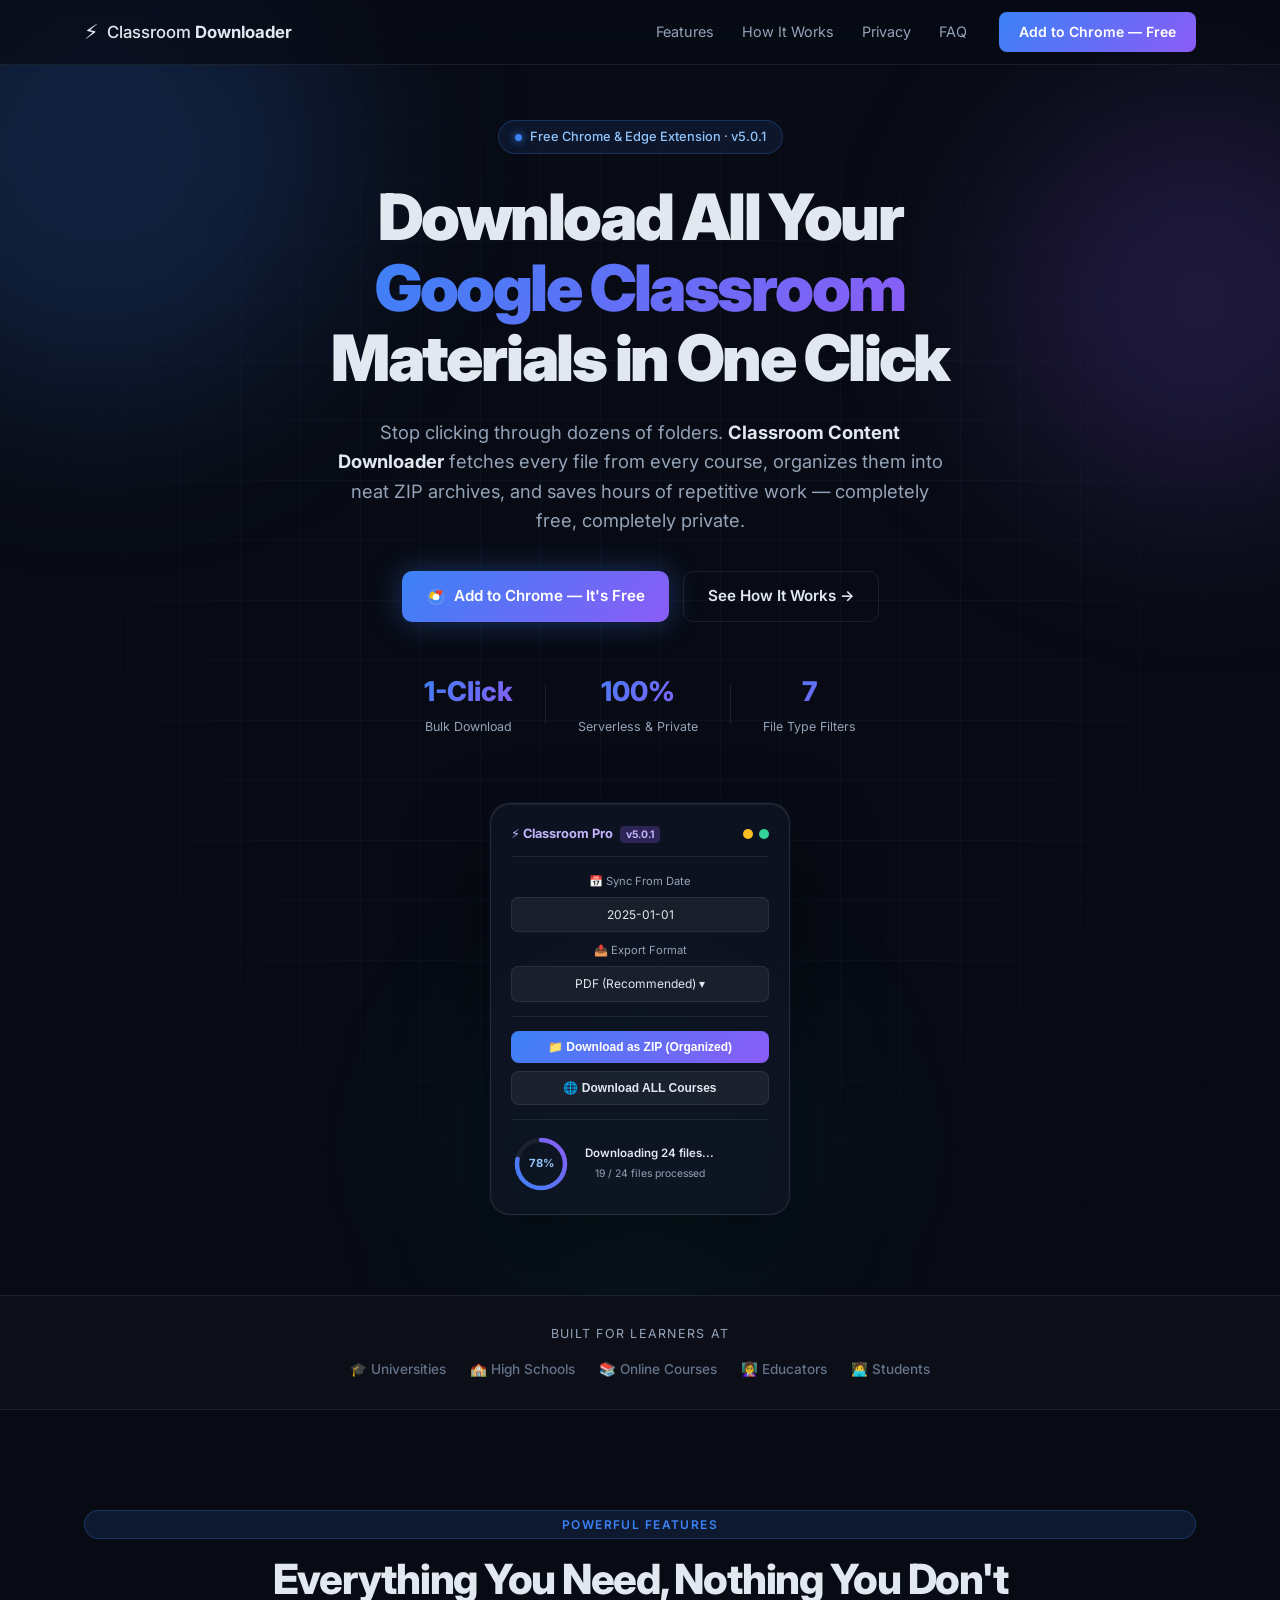
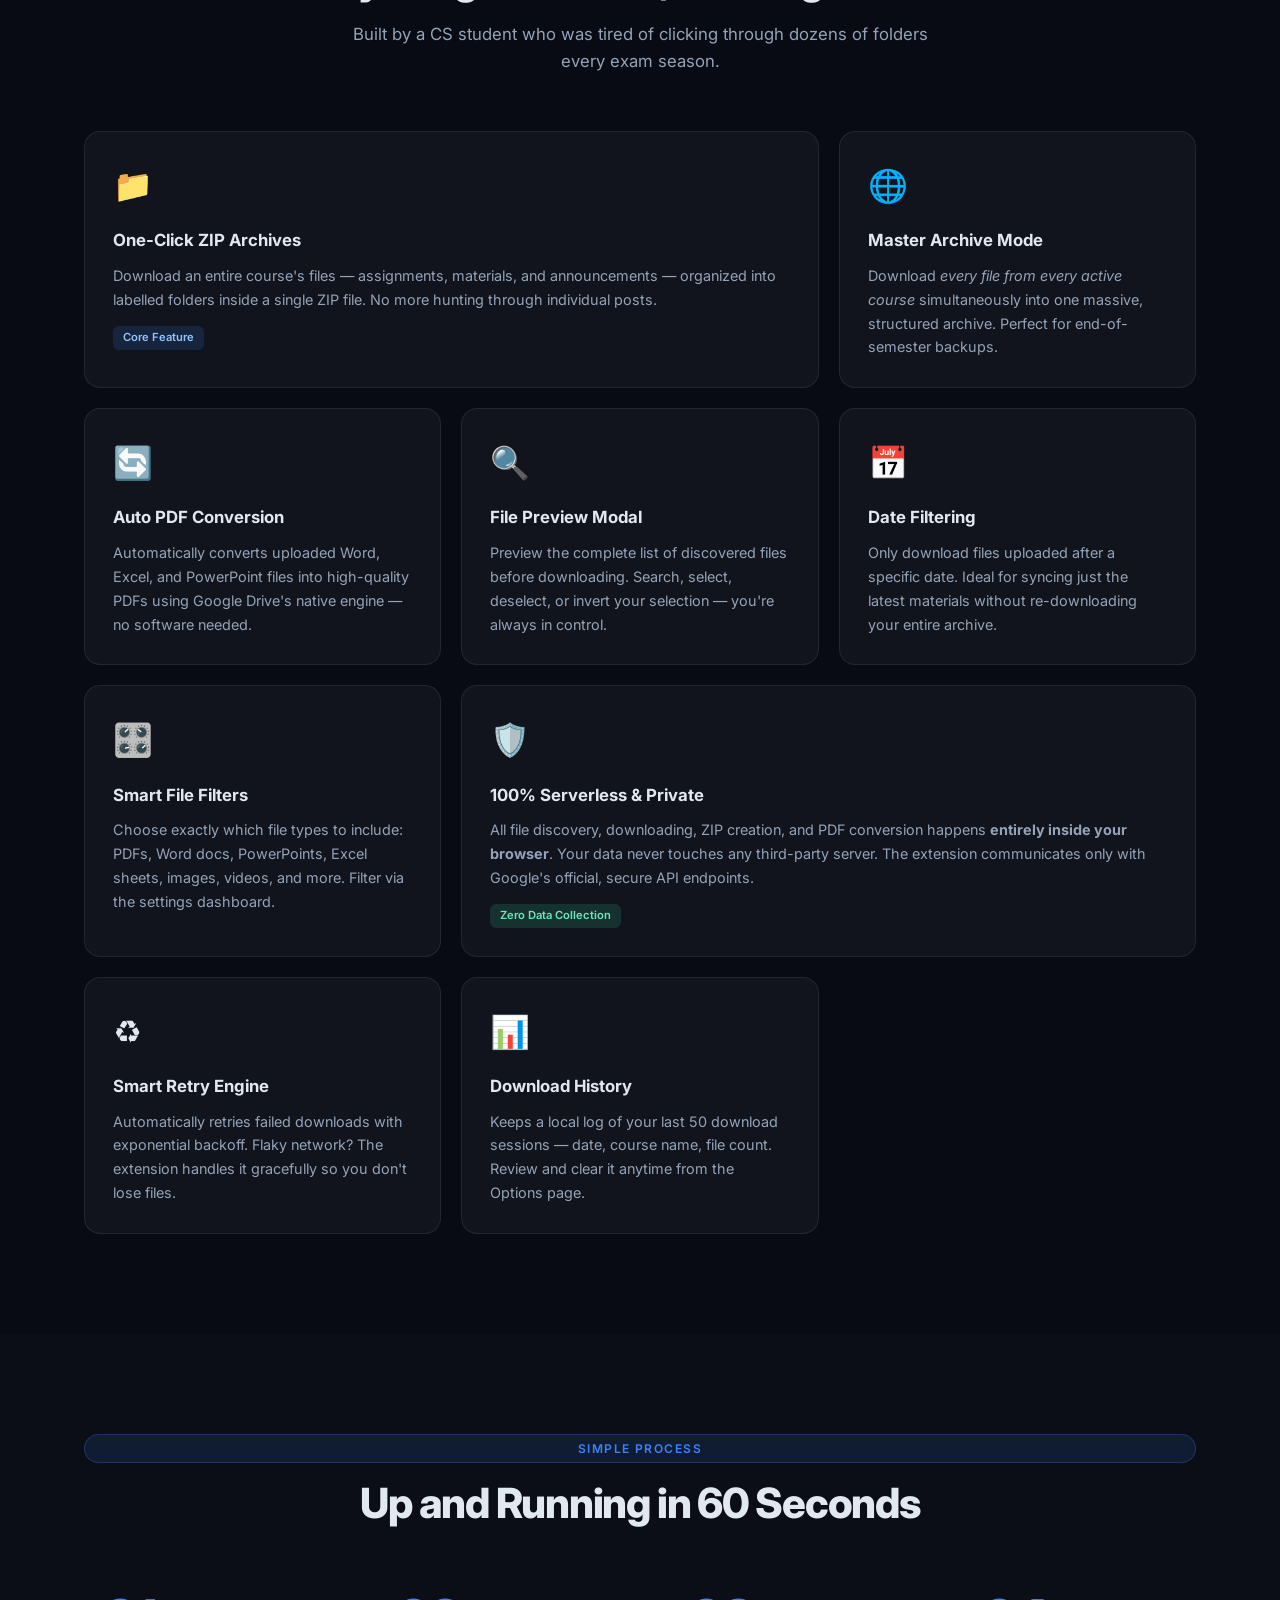
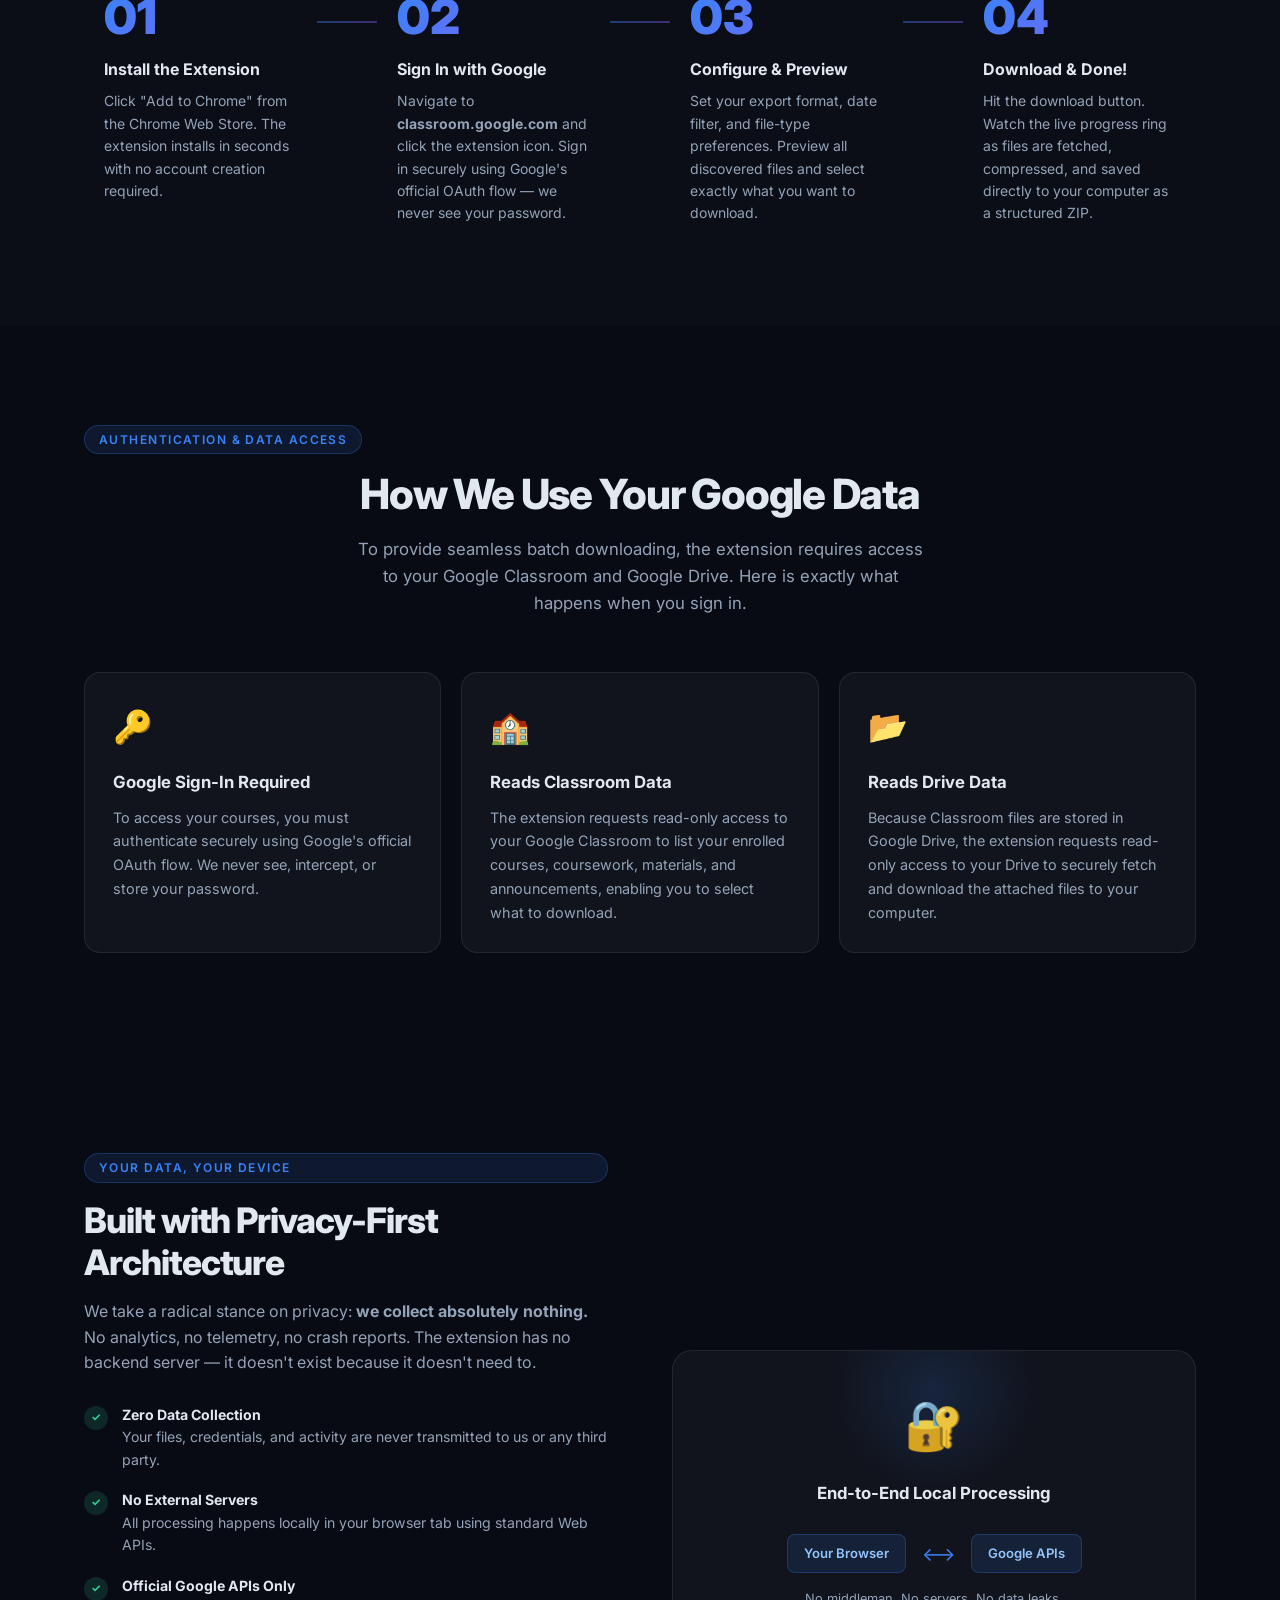
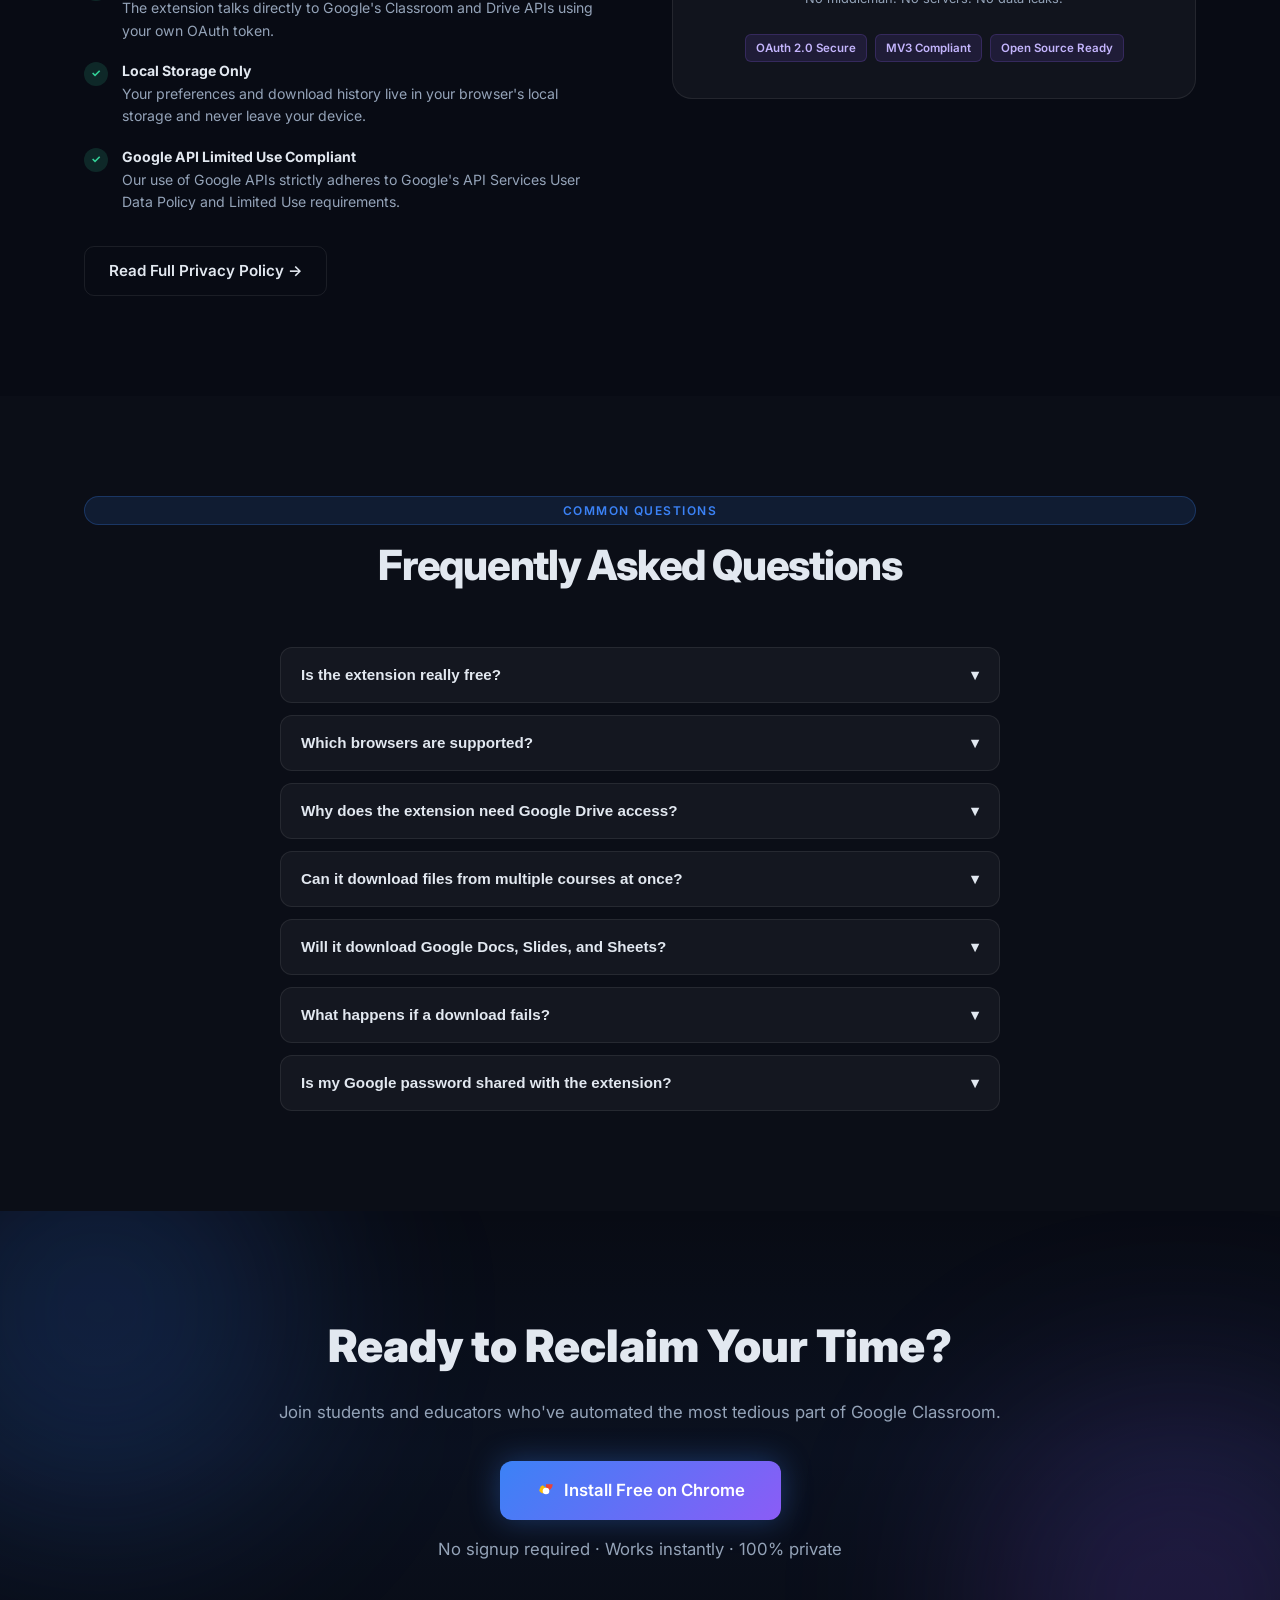
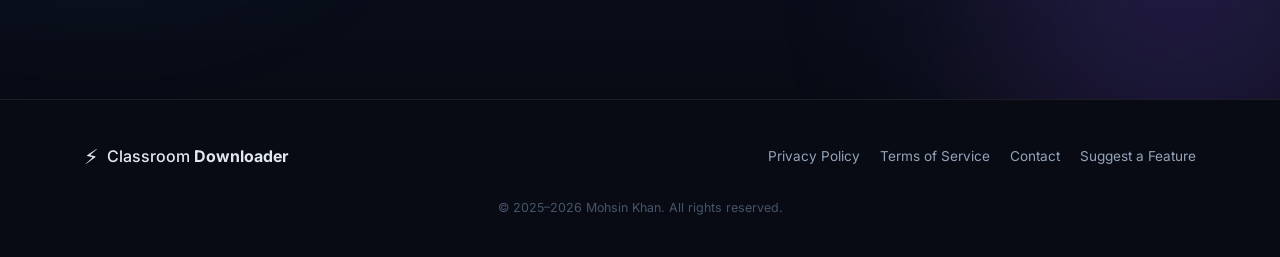
==== home/index.html @ 3b8e3e70 "Corrected info" ====
<!DOCTYPE html>
<html lang="en">
<head>
  <meta charset="UTF-8" />
  <meta name="viewport" content="width=device-width, initial-scale=1.0" />
  <title>Classroom Content Downloader — Batch Download Google Classroom Materials</title>
  <meta name="description" content="Download and organize all your Google Classroom materials into structured ZIP files with one click. Supports PDF conversion, date filters, and file-type filters. Free Chrome & Edge extension." />
  <meta property="og:title" content="Classroom Content Downloader" />
  <meta property="og:description" content="The ultimate productivity extension for students and educators using Google Classroom." />
  <meta property="og:type" content="website" />
  <link rel="preconnect" href="https://fonts.googleapis.com" />
  <link rel="preconnect" href="https://fonts.gstatic.com" crossorigin />
  <link href="https://fonts.googleapis.com/css2?family=Inter:wght@300;400;500;600;700;800;900&display=swap" rel="stylesheet" />
  <link rel="stylesheet" href="/home/style.css" />
</head>
<body>

  <!-- ═══════════ NAV ═══════════ -->
  <nav id="main-nav">
    <div class="nav-inner">
      <a href="#" class="nav-logo" id="nav-logo">
        <span class="logo-icon">⚡</span>
        <span>Classroom <strong>Downloader</strong></span>
      </a>
      <ul class="nav-links" id="nav-links">
        <li><a href="#features">Features</a></li>
        <li><a href="#how-it-works">How It Works</a></li>
        <li><a href="#privacy">Privacy</a></li>
        <li><a href="#faq">FAQ</a></li>
      </ul>
      <a href="https://chromewebstore.google.com" target="_blank" class="btn btn-nav" id="nav-cta">Add to Chrome — Free</a>
      <button class="hamburger" id="hamburger" aria-label="Toggle menu">&#9776;</button>
    </div>
    <div class="mobile-menu" id="mobile-menu">
      <a href="#features">Features</a>
      <a href="#how-it-works">How It Works</a>
      <a href="#privacy">Privacy</a>
      <a href="#faq">FAQ</a>
      <a href="https://chromewebstore.google.com" target="_blank" class="btn btn-nav">Add to Chrome</a>
    </div>
  </nav>

  <!-- ═══════════ HERO ═══════════ -->
  <section class="hero" id="hero">
    <div class="hero-bg-grid"></div>
    <div class="hero-orb hero-orb-1"></div>
    <div class="hero-orb hero-orb-2"></div>
    <div class="hero-orb hero-orb-3"></div>
    <div class="container hero-content">
      <div class="hero-badge" id="hero-badge">
        <span class="badge-dot"></span>
        Free Chrome &amp; Edge Extension · v5.0.1
      </div>
      <h1 class="hero-title">
        Download All Your<br />
        <span class="gradient-text">Google Classroom</span><br />
        Materials in One Click
      </h1>
      <p class="hero-subtitle">
        Stop clicking through dozens of folders. <strong>Classroom Content Downloader</strong> fetches every file from every course, organizes them into neat ZIP archives, and saves hours of repetitive work — completely free, completely private.
      </p>
      <div class="hero-actions">
        <a href="https://chromewebstore.google.com" target="_blank" class="btn btn-primary" id="hero-cta-primary">
          <svg width="20" height="20" viewBox="0 0 48 48" fill="none"><circle cx="24" cy="24" r="20" fill="#fff" opacity=".15"/><path d="M24 8a16 16 0 1 0 0 32A16 16 0 0 0 24 8z" fill="#4285F4"/><path d="M24 8h16a16 16 0 0 1-8 13.86L24 16z" fill="#EA4335"/><path d="M8 24a16 16 0 0 1 8-13.86L24 16l-8 13.86A16 16 0 0 1 8 24z" fill="#FBBC05"/><path d="M24 32a8 8 0 1 1 0-16 8 8 0 0 1 0 16z" fill="#fff"/></svg>
          Add to Chrome — It's Free
        </a>
        <a href="#how-it-works" class="btn btn-ghost" id="hero-cta-secondary">See How It Works →</a>
      </div>
      <div class="hero-stats">
        <div class="stat-item">
          <span class="stat-num">1-Click</span>
          <span class="stat-label">Bulk Download</span>
        </div>
        <div class="stat-divider"></div>
        <div class="stat-item">
          <span class="stat-num">100%</span>
          <span class="stat-label">Serverless &amp; Private</span>
        </div>
        <div class="stat-divider"></div>
        <div class="stat-item">
          <span class="stat-num">7</span>
          <span class="stat-label">File Type Filters</span>
        </div>
      </div>
    </div>
    <!-- Mock UI Card -->
    <div class="hero-mockup" id="hero-mockup">
      <div class="mockup-card">
        <div class="mockup-header">
          <span class="mockup-logo">⚡ Classroom Pro <span class="mockup-badge">v5.0.1</span></span>
          <div class="mockup-controls">
            <span class="ctrl-dot ctrl-yellow"></span>
            <span class="ctrl-dot ctrl-green"></span>
          </div>
        </div>
        <div class="mockup-body">
          <div class="mockup-label">📅 Sync From Date</div>
          <div class="mockup-input">2025-01-01</div>
          <div class="mockup-label" style="margin-top:10px;">📤 Export Format</div>
          <div class="mockup-select">PDF (Recommended) ▾</div>
          <div class="mockup-divider"></div>
          <button class="mockup-btn mockup-btn-primary">📁 Download as ZIP (Organized)</button>
          <button class="mockup-btn mockup-btn-alt">🌐 Download ALL Courses</button>
          <div class="mockup-progress">
            <div class="mockup-ring-wrap">
              <svg class="mockup-ring" viewBox="0 0 80 80">
                <circle cx="40" cy="40" r="32" class="ring-bg"/>
                <circle cx="40" cy="40" r="32" class="ring-fill" id="mock-ring"/>
              </svg>
              <span class="mockup-pct">78%</span>
            </div>
            <div>
              <div class="mockup-prog-label">Downloading 24 files...</div>
              <div class="mockup-prog-detail">19 / 24 files processed</div>
            </div>
          </div>
        </div>
      </div>
    </div>
  </section>

  <!-- ═══════════ TRUSTED BY ═══════════ -->
  <section class="trusted-bar">
    <div class="container">
      <p class="trusted-label">Built for learners at</p>
      <div class="trusted-logos">
        <span class="trusted-item">🎓 Universities</span>
        <span class="trusted-item">🏫 High Schools</span>
        <span class="trusted-item">📚 Online Courses</span>
        <span class="trusted-item">👩‍🏫 Educators</span>
        <span class="trusted-item">🧑‍💻 Students</span>
      </div>
    </div>
  </section>

  <!-- ═══════════ FEATURES ═══════════ -->
  <section class="features" id="features">
    <div class="container">
      <div class="section-label">Powerful Features</div>
      <h2 class="section-title">Everything You Need, Nothing You Don't</h2>
      <p class="section-subtitle">Built by a CS student who was tired of clicking through dozens of folders every exam season.</p>
      <div class="features-grid">

        <div class="feature-card feature-card-large" id="feat-1">
          <div class="feat-icon-wrap">📁</div>
          <h3>One-Click ZIP Archives</h3>
          <p>Download an entire course's files — assignments, materials, and announcements — organized into labelled folders inside a single ZIP file. No more hunting through individual posts.</p>
          <div class="feat-tag">Core Feature</div>
        </div>

        <div class="feature-card" id="feat-2">
          <div class="feat-icon-wrap">🌐</div>
          <h3>Master Archive Mode</h3>
          <p>Download <em>every file from every active course</em> simultaneously into one massive, structured archive. Perfect for end-of-semester backups.</p>
        </div>

        <div class="feature-card" id="feat-3">
          <div class="feat-icon-wrap">🔄</div>
          <h3>Auto PDF Conversion</h3>
          <p>Automatically converts uploaded Word, Excel, and PowerPoint files into high-quality PDFs using Google Drive's native engine — no software needed.</p>
        </div>

        <div class="feature-card" id="feat-4">
          <div class="feat-icon-wrap">🔍</div>
          <h3>File Preview Modal</h3>
          <p>Preview the complete list of discovered files before downloading. Search, select, deselect, or invert your selection — you're always in control.</p>
        </div>

        <div class="feature-card" id="feat-5">
          <div class="feat-icon-wrap">📅</div>
          <h3>Date Filtering</h3>
          <p>Only download files uploaded after a specific date. Ideal for syncing just the latest materials without re-downloading your entire archive.</p>
        </div>

        <div class="feature-card" id="feat-6">
          <div class="feat-icon-wrap">🎛️</div>
          <h3>Smart File Filters</h3>
          <p>Choose exactly which file types to include: PDFs, Word docs, PowerPoints, Excel sheets, images, videos, and more. Filter via the settings dashboard.</p>
        </div>

        <div class="feature-card feature-card-large" id="feat-7">
          <div class="feat-icon-wrap">🛡️</div>
          <h3>100% Serverless &amp; Private</h3>
          <p>All file discovery, downloading, ZIP creation, and PDF conversion happens <strong>entirely inside your browser</strong>. Your data never touches any third-party server. The extension communicates only with Google's official, secure API endpoints.</p>
          <div class="feat-tag feat-tag-green">Zero Data Collection</div>
        </div>

        <div class="feature-card" id="feat-8">
          <div class="feat-icon-wrap">♻️</div>
          <h3>Smart Retry Engine</h3>
          <p>Automatically retries failed downloads with exponential backoff. Flaky network? The extension handles it gracefully so you don't lose files.</p>
        </div>

        <div class="feature-card" id="feat-9">
          <div class="feat-icon-wrap">📊</div>
          <h3>Download History</h3>
          <p>Keeps a local log of your last 50 download sessions — date, course name, file count. Review and clear it anytime from the Options page.</p>
        </div>

      </div>
    </div>
  </section>

  <!-- ═══════════ HOW IT WORKS ═══════════ -->
  <section class="how-it-works" id="how-it-works">
    <div class="container">
      <div class="section-label">Simple Process</div>
      <h2 class="section-title">Up and Running in 60 Seconds</h2>
      <div class="steps">
        <div class="step" id="step-1">
          <div class="step-num">01</div>
          <div class="step-content">
            <h3>Install the Extension</h3>
            <p>Click "Add to Chrome" from the Chrome Web Store. The extension installs in seconds with no account creation required.</p>
          </div>
        </div>
        <div class="step-connector"></div>
        <div class="step" id="step-2">
          <div class="step-num">02</div>
          <div class="step-content">
            <h3>Sign In with Google</h3>
            <p>Navigate to <strong>classroom.google.com</strong> and click the extension icon. Sign in securely using Google's official OAuth flow — we never see your password.</p>
          </div>
        </div>
        <div class="step-connector"></div>
        <div class="step" id="step-3">
          <div class="step-num">03</div>
          <div class="step-content">
            <h3>Configure &amp; Preview</h3>
            <p>Set your export format, date filter, and file-type preferences. Preview all discovered files and select exactly what you want to download.</p>
          </div>
        </div>
        <div class="step-connector"></div>
        <div class="step" id="step-4">
          <div class="step-num">04</div>
          <div class="step-content">
            <h3>Download &amp; Done!</h3>
            <p>Hit the download button. Watch the live progress ring as files are fetched, compressed, and saved directly to your computer as a structured ZIP.</p>
          </div>
        </div>
      </div>
    </div>
  </section>

  <!-- ═══════════ GOOGLE DATA USAGE ═══════════ -->
  <section class="data-usage-section" id="google-integration">
    <div class="container">
      <div class="section-label">Authentication & Data Access</div>
      <h2 class="section-title">How We Use Your Google Data</h2>
      <p class="section-subtitle">To provide seamless batch downloading, the extension requires access to your Google Classroom and Google Drive. Here is exactly what happens when you sign in.</p>
      
      <div class="features-grid">
        <div class="feature-card">
          <div class="feat-icon-wrap">🔑</div>
          <h3>Google Sign-In Required</h3>
          <p>To access your courses, you must authenticate securely using Google's official OAuth flow. We never see, intercept, or store your password.</p>
        </div>

        <div class="feature-card">
          <div class="feat-icon-wrap">🏫</div>
          <h3>Reads Classroom Data</h3>
          <p>The extension requests read-only access to your Google Classroom to list your enrolled courses, coursework, materials, and announcements, enabling you to select what to download.</p>
        </div>

        <div class="feature-card">
          <div class="feat-icon-wrap">📂</div>
          <h3>Reads Drive Data</h3>
          <p>Because Classroom files are stored in Google Drive, the extension requests read-only access to your Drive to securely fetch and download the attached files to your computer.</p>
        </div>
      </div>
    </div>
  </section>

  <!-- ═══════════ PRIVACY ═══════════ -->
  <section class="privacy-section" id="privacy">
    <div class="container">
      <div class="privacy-grid">
        <div class="privacy-text">
          <div class="section-label">Your Data, Your Device</div>
          <h2 class="section-title" style="text-align:left;">Built with Privacy-First Architecture</h2>
          <p>We take a radical stance on privacy: <strong>we collect absolutely nothing.</strong> No analytics, no telemetry, no crash reports. The extension has no backend server — it doesn't exist because it doesn't need to.</p>
          <ul class="privacy-list">
            <li>
              <span class="privacy-check">✓</span>
              <div><strong>Zero Data Collection</strong><br/>Your files, credentials, and activity are never transmitted to us or any third party.</div>
            </li>
            <li>
              <span class="privacy-check">✓</span>
              <div><strong>No External Servers</strong><br/>All processing happens locally in your browser tab using standard Web APIs.</div>
            </li>
            <li>
              <span class="privacy-check">✓</span>
              <div><strong>Official Google APIs Only</strong><br/>The extension talks directly to Google's Classroom and Drive APIs using your own OAuth token.</div>
            </li>
            <li>
              <span class="privacy-check">✓</span>
              <div><strong>Local Storage Only</strong><br/>Your preferences and download history live in your browser's local storage and never leave your device.</div>
            </li>
            <li>
              <span class="privacy-check">✓</span>
              <div><strong>Google API Limited Use Compliant</strong><br/>Our use of Google APIs strictly adheres to Google's API Services User Data Policy and Limited Use requirements.</div>
            </li>
          </ul>
          <a href="https://sites.google.com/view/classroom-pro-privacy/home" target="_blank" class="btn btn-ghost" id="privacy-policy-link">Read Full Privacy Policy →</a>
        </div>
        <div class="privacy-visual">
          <div class="privacy-card">
            <div class="pcard-icon">🔐</div>
            <div class="pcard-title">End-to-End Local Processing</div>
            <div class="pcard-flow">
              <div class="pcard-node">Your Browser</div>
              <div class="pcard-arrow">⟷</div>
              <div class="pcard-node">Google APIs</div>
            </div>
            <div class="pcard-note">No middleman. No servers. No data leaks.</div>
            <div class="pcard-badges">
              <span class="pcard-badge">OAuth 2.0 Secure</span>
              <span class="pcard-badge">MV3 Compliant</span>
              <span class="pcard-badge">Open Source Ready</span>
            </div>
          </div>
        </div>
      </div>
    </div>
  </section>

  <!-- ═══════════ FAQ ═══════════ -->
  <section class="faq-section" id="faq">
    <div class="container">
      <div class="section-label">Common Questions</div>
      <h2 class="section-title">Frequently Asked Questions</h2>
      <div class="faq-list" id="faq-list">

        <div class="faq-item" id="faq-1">
          <button class="faq-q">Is the extension really free? <span class="faq-arrow">▾</span></button>
          <div class="faq-a">Yes, completely. There are no premium tiers, no subscription fees, and no hidden costs. The extension is free to install and use indefinitely.</div>
        </div>

        <div class="faq-item" id="faq-2">
          <button class="faq-q">Which browsers are supported? <span class="faq-arrow">▾</span></button>
          <div class="faq-a">The extension is compatible with Google Chrome and Microsoft Edge (and any other Chromium-based browser that supports the Chrome Web Store). Firefox is not currently supported.</div>
        </div>

        <div class="faq-item" id="faq-3">
          <button class="faq-q">Why does the extension need Google Drive access? <span class="faq-arrow">▾</span></button>
          <div class="faq-a">Google Classroom materials are stored in Google Drive. The <code>drive.readonly</code> scope is required to fetch and download files. The <code>drive.file</code> scope is used exclusively to temporarily create a Google Doc copy of uploaded MS Office files for PDF conversion — the temporary copy is deleted immediately after the PDF is exported.</div>
        </div>

        <div class="faq-item" id="faq-4">
          <button class="faq-q">Can it download files from multiple courses at once? <span class="faq-arrow">▾</span></button>
          <div class="faq-a">Yes! The "Master Archive Mode" downloads materials from all of your active enrolled courses simultaneously, organized into a single ZIP file with sub-folders per course and assignment.</div>
        </div>

        <div class="faq-item" id="faq-5">
          <button class="faq-q">Will it download Google Docs, Slides, and Sheets? <span class="faq-arrow">▾</span></button>
          <div class="faq-a">Yes. Google Workspace files (Docs, Slides, Sheets, Drawings) are automatically exported during the download. You can choose to export them as PDFs or as their native Office format (DOCX, PPTX, XLSX) from the export format dropdown.</div>
        </div>

        <div class="faq-item" id="faq-6">
          <button class="faq-q">What happens if a download fails? <span class="faq-arrow">▾</span></button>
          <div class="faq-a">The extension has a built-in smart retry engine that automatically retries failed downloads up to 3 times with exponential backoff. If a file ultimately fails, it's logged and the rest of the download continues uninterrupted.</div>
        </div>

        <div class="faq-item" id="faq-7">
          <button class="faq-q">Is my Google password shared with the extension? <span class="faq-arrow">▾</span></button>
          <div class="faq-a">Absolutely not. Authentication is handled entirely by Google's official OAuth 2.0 system via the Chrome Identity API. We never see, receive, or store your Google credentials.</div>
        </div>

      </div>
    </div>
  </section>

  <!-- ═══════════ CTA BANNER ═══════════ -->
  <section class="cta-banner" id="cta-banner">
    <div class="cta-orb cta-orb-1"></div>
    <div class="cta-orb cta-orb-2"></div>
    <div class="container cta-inner">
      <h2>Ready to Reclaim Your Time?</h2>
      <p>Join students and educators who've automated the most tedious part of Google Classroom.</p>
      <a href="https://chromewebstore.google.com" target="_blank" class="btn btn-primary btn-large" id="cta-final">
        <svg width="20" height="20" viewBox="0 0 48 48" fill="none"><path d="M24 8h16a16 16 0 0 1-8 13.86L24 16z" fill="#EA4335"/><path d="M8 24a16 16 0 0 1 8-13.86L24 16l-8 13.86A16 16 0 0 1 8 24z" fill="#FBBC05"/><path d="M24 32a8 8 0 1 1 0-16 8 8 0 0 1 0 16z" fill="#fff"/></svg>
        Install Free on Chrome
      </a>
      <p class="cta-sub">No signup required · Works instantly · 100% private</p>
    </div>
  </section>

  <!-- ═══════════ FOOTER ═══════════ -->
  <footer class="site-footer">
    <div class="container footer-inner">
      <div class="footer-brand">
        <span class="logo-icon">⚡</span>
        <span>Classroom <strong>Downloader</strong></span>
      </div>
      <div class="footer-links">
        <a href="https://sites.google.com/view/classroom-pro-privacy/home" target="_blank">Privacy Policy</a>
        <a href="https://classroom-pro-downloader.mohsinkhandevs.com/tos" target="_blank">Terms of Service</a>
        <a href="mailto:mohsinkhan.devs@gmail.com">Contact</a>
        <a href="https://forms.gle/VzWq2Uxu9GXkv4XB7" target="_blank">Suggest a Feature</a>
      </div>
      <p class="footer-copy">© 2025–2026 Mohsin Khan. All rights reserved.</p>
    </div>
  </footer>

  <script src="/home/main.js"></script>
</body>
</html>
---- home/style.css ----
/* ═══ Reset & Base ═══ */
*, *::before, *::after { box-sizing: border-box; margin: 0; padding: 0; }
html { scroll-behavior: smooth; font-size: 16px; }
body {
  font-family: 'Inter', system-ui, sans-serif;
  background: #080b14;
  color: #e2e8f0;
  line-height: 1.6;
  overflow-x: hidden;
}
a { text-decoration: none; color: inherit; }
img { max-width: 100%; display: block; }

/* ═══ Design Tokens ═══ */
:root {
  --blue:   #3b82f6;
  --purple: #8b5cf6;
  --cyan:   #06b6d4;
  --grad:   linear-gradient(135deg, var(--blue), var(--purple));
  --grad2:  linear-gradient(135deg, var(--purple), var(--cyan));
  --surface: rgba(255,255,255,0.04);
  --border:  rgba(255,255,255,0.08);
  --text-muted: #94a3b8;
  --radius: 16px;
  --transition: 0.3s cubic-bezier(0.4,0,0.2,1);
}

/* ═══ Utility ═══ */
.container { max-width: 1160px; margin: 0 auto; padding: 0 24px; }
.gradient-text {
  background: var(--grad);
  -webkit-background-clip: text;
  -webkit-text-fill-color: transparent;
  background-clip: text;
}
.section-label {
  display: inline-block;
  font-size: 0.75rem;
  font-weight: 600;
  letter-spacing: 0.12em;
  text-transform: uppercase;
  color: var(--blue);
  background: rgba(59,130,246,0.12);
  border: 1px solid rgba(59,130,246,0.25);
  border-radius: 100px;
  padding: 4px 14px;
  margin-bottom: 16px;
}
.section-title {
  font-size: clamp(1.75rem, 4vw, 2.6rem);
  font-weight: 800;
  line-height: 1.2;
  letter-spacing: -0.03em;
  text-align: center;
  margin-bottom: 16px;
}
.section-subtitle {
  text-align: center;
  color: var(--text-muted);
  max-width: 580px;
  margin: 0 auto 56px;
  font-size: 1.05rem;
}

/* ═══ Buttons ═══ */
.btn {
  display: inline-flex;
  align-items: center;
  gap: 8px;
  padding: 12px 24px;
  border-radius: 10px;
  font-weight: 600;
  font-size: 0.95rem;
  cursor: pointer;
  border: none;
  transition: all var(--transition);
  white-space: nowrap;
}
.btn-primary {
  background: var(--grad);
  color: #fff;
  box-shadow: 0 0 30px rgba(59,130,246,0.35);
}
.btn-primary:hover { transform: translateY(-2px); box-shadow: 0 0 48px rgba(59,130,246,0.55); }
.btn-ghost {
  background: transparent;
  color: #e2e8f0;
  border: 1px solid var(--border);
}
.btn-ghost:hover { background: var(--surface); border-color: rgba(255,255,255,0.18); }
.btn-nav {
  background: var(--grad);
  color: #fff;
  padding: 9px 20px;
  font-size: 0.875rem;
  border-radius: 8px;
}
.btn-nav:hover { opacity: 0.88; }
.btn-large { padding: 16px 36px; font-size: 1.05rem; border-radius: 12px; }

/* ═══ Nav ═══ */
#main-nav {
  position: fixed;
  top: 0; left: 0; right: 0;
  z-index: 100;
  background: rgba(8,11,20,0.72);
  backdrop-filter: blur(20px);
  border-bottom: 1px solid var(--border);
  transition: background var(--transition);
}
.nav-inner {
  display: flex;
  align-items: center;
  gap: 32px;
  max-width: 1160px;
  margin: 0 auto;
  padding: 0 24px;
  height: 64px;
}
.nav-logo {
  display: flex;
  align-items: center;
  gap: 8px;
  font-size: 1.05rem;
  font-weight: 500;
  flex-shrink: 0;
}
.logo-icon { font-size: 1.3rem; }
.nav-links {
  display: flex;
  list-style: none;
  gap: 28px;
  margin-left: auto;
}
.nav-links a {
  font-size: 0.9rem;
  color: var(--text-muted);
  transition: color var(--transition);
}
.nav-links a:hover { color: #fff; }
.hamburger {
  display: none;
  background: none;
  border: none;
  color: #e2e8f0;
  font-size: 1.4rem;
  cursor: pointer;
  margin-left: auto;
}
.mobile-menu {
  display: none;
  flex-direction: column;
  padding: 16px 24px;
  gap: 14px;
  border-top: 1px solid var(--border);
  background: rgba(8,11,20,0.95);
}
.mobile-menu a { font-size: 0.95rem; color: var(--text-muted); }
.mobile-menu a:hover { color: #fff; }
.mobile-menu.open { display: flex; }

/* ═══ Hero ═══ */
.hero {
  position: relative;
  min-height: 100vh;
  display: flex;
  flex-direction: column;
  align-items: center;
  justify-content: center;
  padding: 120px 24px 80px;
  overflow: hidden;
  text-align: center;
}
.hero-bg-grid {
  position: absolute;
  inset: 0;
  background-image:
    linear-gradient(rgba(59,130,246,0.06) 1px, transparent 1px),
    linear-gradient(90deg, rgba(59,130,246,0.06) 1px, transparent 1px);
  background-size: 60px 60px;
  mask-image: radial-gradient(ellipse at center, black 40%, transparent 80%);
}
.hero-orb {
  position: absolute;
  border-radius: 50%;
  filter: blur(90px);
  pointer-events: none;
}
.hero-orb-1 { width: 500px; height: 500px; background: rgba(59,130,246,0.18); top: -100px; left: -150px; }
.hero-orb-2 { width: 400px; height: 400px; background: rgba(139,92,246,0.18); top: 100px; right: -120px; }
.hero-orb-3 { width: 300px; height: 300px; background: rgba(6,182,212,0.12); bottom: 0; left: 50%; transform: translateX(-50%); }

.hero-content { position: relative; z-index: 2; max-width: 780px; }
.hero-badge {
  display: inline-flex;
  align-items: center;
  gap: 8px;
  background: rgba(59,130,246,0.1);
  border: 1px solid rgba(59,130,246,0.25);
  border-radius: 100px;
  padding: 6px 16px;
  font-size: 0.8rem;
  font-weight: 500;
  color: #93c5fd;
  margin-bottom: 28px;
  animation: fadeDown 0.6s ease both;
}
.badge-dot {
  width: 7px; height: 7px;
  background: #3b82f6;
  border-radius: 50%;
  box-shadow: 0 0 8px #3b82f6;
  animation: pulse 2s infinite;
}
@keyframes pulse { 0%,100% { opacity:1; } 50% { opacity:0.4; } }
@keyframes fadeDown { from { opacity:0; transform:translateY(-16px); } to { opacity:1; transform:translateY(0); } }
@keyframes fadeUp   { from { opacity:0; transform:translateY(24px); }  to { opacity:1; transform:translateY(0); } }
@keyframes slideIn  { from { opacity:0; transform:translateX(40px); } to { opacity:1; transform:translateX(0); } }

.hero-title {
  font-size: clamp(2.4rem, 6vw, 4rem);
  font-weight: 900;
  line-height: 1.1;
  letter-spacing: -0.04em;
  margin-bottom: 24px;
  animation: fadeUp 0.7s 0.1s ease both;
}
.hero-subtitle {
  font-size: 1.15rem;
  color: var(--text-muted);
  max-width: 620px;
  margin: 0 auto 36px;
  animation: fadeUp 0.7s 0.2s ease both;
}
.hero-subtitle strong { color: #e2e8f0; }
.hero-actions {
  display: flex;
  gap: 14px;
  justify-content: center;
  flex-wrap: wrap;
  margin-bottom: 48px;
  animation: fadeUp 0.7s 0.3s ease both;
}
.hero-stats {
  display: flex;
  align-items: center;
  justify-content: center;
  gap: 32px;
  animation: fadeUp 0.7s 0.4s ease both;
}
.stat-item { text-align: center; }
.stat-num { display: block; font-size: 1.7rem; font-weight: 800; background: var(--grad); -webkit-background-clip: text; -webkit-text-fill-color: transparent; background-clip: text; }
.stat-label { font-size: 0.78rem; color: var(--text-muted); }
.stat-divider { width: 1px; height: 40px; background: var(--border); }

/* ═══ Hero Mockup ═══ */
.hero-mockup {
  position: relative;
  z-index: 2;
  margin-top: 64px;
  animation: fadeUp 0.8s 0.5s ease both;
}
.mockup-card {
  background: rgba(15,20,35,0.85);
  border: 1px solid rgba(255,255,255,0.1);
  border-radius: 20px;
  padding: 20px;
  width: 300px;
  backdrop-filter: blur(20px);
  box-shadow: 0 40px 80px rgba(0,0,0,0.5), 0 0 0 1px rgba(59,130,246,0.08), inset 0 1px 0 rgba(255,255,255,0.06);
  margin: 0 auto;
}
.mockup-header {
  display: flex;
  justify-content: space-between;
  align-items: center;
  margin-bottom: 16px;
  padding-bottom: 12px;
  border-bottom: 1px solid var(--border);
}
.mockup-logo { font-size: 0.8rem; font-weight: 700; color: #c4b5fd; }
.mockup-badge { background: rgba(139,92,246,0.25); color: #c4b5fd; font-size: 0.65rem; padding: 2px 6px; border-radius: 4px; margin-left: 4px; }
.mockup-controls { display: flex; gap: 6px; }
.ctrl-dot { width: 10px; height: 10px; border-radius: 50%; }
.ctrl-yellow { background: #fbbf24; }
.ctrl-green  { background: #34d399; }
.mockup-label { font-size: 0.7rem; color: var(--text-muted); margin-bottom: 6px; }
.mockup-input, .mockup-select {
  background: rgba(255,255,255,0.05);
  border: 1px solid var(--border);
  border-radius: 7px;
  padding: 7px 10px;
  font-size: 0.75rem;
  color: #e2e8f0;
  width: 100%;
}
.mockup-divider { height: 1px; background: var(--border); margin: 14px 0; }
.mockup-btn {
  display: block;
  width: 100%;
  padding: 9px 12px;
  border-radius: 8px;
  font-size: 0.75rem;
  font-weight: 600;
  cursor: pointer;
  border: none;
  margin-bottom: 8px;
  text-align: center;
}
.mockup-btn-primary { background: var(--grad); color: #fff; }
.mockup-btn-alt { background: rgba(255,255,255,0.06); color: #e2e8f0; border: 1px solid var(--border); }
.mockup-progress { display: flex; gap: 14px; align-items: center; margin-top: 14px; padding-top: 14px; border-top: 1px solid var(--border); }
.mockup-ring-wrap { position: relative; width: 60px; height: 60px; flex-shrink: 0; }
.mockup-ring { width: 60px; height: 60px; transform: rotate(-90deg); }
.ring-bg  { fill: none; stroke: rgba(255,255,255,0.06); stroke-width: 6; }
.ring-fill { fill: none; stroke: url(#mockRingGrad); stroke-width: 6; stroke-linecap: round; stroke-dasharray: 201; stroke-dashoffset: 44; transition: stroke-dashoffset 1s ease; }
.mockup-pct { position: absolute; inset: 0; display: flex; align-items: center; justify-content: center; font-size: 0.7rem; font-weight: 700; color: #93c5fd; }
.mockup-prog-label { font-size: 0.72rem; font-weight: 600; color: #e2e8f0; }
.mockup-prog-detail { font-size: 0.65rem; color: var(--text-muted); margin-top: 3px; }

/* ═══ Trusted Bar ═══ */
.trusted-bar { padding: 28px 0; border-top: 1px solid var(--border); border-bottom: 1px solid var(--border); background: rgba(255,255,255,0.015); }
.trusted-label { text-align: center; font-size: 0.78rem; color: var(--text-muted); text-transform: uppercase; letter-spacing: 0.1em; margin-bottom: 16px; }
.trusted-logos { display: flex; justify-content: center; flex-wrap: wrap; gap: 24px; }
.trusted-item { font-size: 0.85rem; color: #64748b; font-weight: 500; transition: color var(--transition); }
.trusted-item:hover { color: #94a3b8; }

/* ═══ Features ═══ */
.features { padding: 100px 0; }
.features .section-title, .features .section-label { display: block; text-align: center; }
.features-grid {
  display: grid;
  grid-template-columns: repeat(3, 1fr);
  gap: 20px;
  margin-top: 56px;
}
.feature-card {
  background: var(--surface);
  border: 1px solid var(--border);
  border-radius: var(--radius);
  padding: 28px;
  transition: all var(--transition);
  position: relative;
  overflow: hidden;
}
.feature-card::before {
  content: '';
  position: absolute;
  inset: 0;
  background: var(--grad);
  opacity: 0;
  transition: opacity var(--transition);
}
.feature-card:hover { transform: translateY(-4px); border-color: rgba(59,130,246,0.3); box-shadow: 0 20px 60px rgba(0,0,0,0.3); }
.feature-card:hover::before { opacity: 0.04; }
.feature-card-large { grid-column: span 2; }
.feat-icon-wrap { font-size: 2rem; margin-bottom: 16px; }
.feature-card h3 { font-size: 1.05rem; font-weight: 700; margin-bottom: 10px; position: relative; }
.feature-card p { font-size: 0.9rem; color: var(--text-muted); line-height: 1.65; position: relative; }
.feat-tag { display: inline-block; margin-top: 14px; font-size: 0.7rem; font-weight: 600; background: rgba(59,130,246,0.15); color: #93c5fd; border-radius: 6px; padding: 3px 10px; }
.feat-tag-green { background: rgba(52,211,153,0.15); color: #6ee7b7; }

/* ═══ How It Works ═══ */
.how-it-works { padding: 100px 0; background: rgba(255,255,255,0.01); }
.how-it-works .section-label, .how-it-works .section-title { display: block; text-align: center; }
.steps { display: flex; align-items: flex-start; gap: 0; margin-top: 64px; }
.step { flex: 1; padding: 0 20px; }
.step-num {
  font-size: 3rem;
  font-weight: 900;
  background: var(--grad);
  -webkit-background-clip: text;
  -webkit-text-fill-color: transparent;
  background-clip: text;
  line-height: 1;
  margin-bottom: 16px;
}
.step h3 { font-size: 1rem; font-weight: 700; margin-bottom: 8px; }
.step p  { font-size: 0.875rem; color: var(--text-muted); }
.step-connector {
  flex-shrink: 0;
  width: 60px;
  height: 2px;
  background: var(--grad);
  margin-top: 28px;
  opacity: 0.4;
}

/* ═══ Privacy & Data Usage ═══ */
.data-usage-section,
.privacy-section { padding: 100px 0; }
.privacy-grid { display: grid; grid-template-columns: 1fr 1fr; gap: 64px; align-items: center; }
.privacy-text .section-label { display: block; text-align: left; }
.privacy-text .section-title { text-align: left; font-size: clamp(1.5rem, 3vw, 2.2rem); }
.privacy-text > p { color: var(--text-muted); margin-bottom: 28px; }
.privacy-list { list-style: none; display: flex; flex-direction: column; gap: 18px; margin-bottom: 32px; }
.privacy-list li { display: flex; gap: 14px; align-items: flex-start; }
.privacy-check {
  flex-shrink: 0;
  width: 24px; height: 24px;
  background: rgba(52,211,153,0.15);
  color: #34d399;
  border-radius: 50%;
  display: flex;
  align-items: center;
  justify-content: center;
  font-size: 0.7rem;
  font-weight: 700;
  margin-top: 2px;
}
.privacy-list strong { color: #e2e8f0; }
.privacy-list div { font-size: 0.88rem; color: var(--text-muted); }

.privacy-card {
  background: var(--surface);
  border: 1px solid var(--border);
  border-radius: 20px;
  padding: 36px;
  text-align: center;
  position: relative;
  overflow: hidden;
}
.privacy-card::after {
  content: '';
  position: absolute;
  top: -60px; left: 50%;
  transform: translateX(-50%);
  width: 200px; height: 200px;
  background: radial-gradient(circle, rgba(59,130,246,0.15), transparent 70%);
}
.pcard-icon { font-size: 3rem; margin-bottom: 16px; }
.pcard-title { font-weight: 700; font-size: 1.05rem; margin-bottom: 28px; }
.pcard-flow { display: flex; align-items: center; justify-content: center; gap: 16px; margin-bottom: 16px; }
.pcard-node {
  background: rgba(59,130,246,0.12);
  border: 1px solid rgba(59,130,246,0.25);
  color: #93c5fd;
  font-size: 0.82rem;
  font-weight: 600;
  padding: 8px 16px;
  border-radius: 8px;
}
.pcard-arrow { color: var(--blue); font-size: 1.2rem; }
.pcard-note { font-size: 0.8rem; color: var(--text-muted); margin-bottom: 24px; }
.pcard-badges { display: flex; flex-wrap: wrap; justify-content: center; gap: 8px; }
.pcard-badge {
  font-size: 0.72rem;
  font-weight: 600;
  padding: 4px 10px;
  border-radius: 6px;
  background: rgba(139,92,246,0.12);
  color: #c4b5fd;
  border: 1px solid rgba(139,92,246,0.2);
}

/* ═══ FAQ ═══ */
.faq-section { padding: 100px 0; background: rgba(255,255,255,0.01); }
.faq-section .section-label, .faq-section .section-title { display: block; text-align: center; }
.faq-list { max-width: 720px; margin: 56px auto 0; display: flex; flex-direction: column; gap: 12px; }
.faq-item {
  background: var(--surface);
  border: 1px solid var(--border);
  border-radius: 12px;
  overflow: hidden;
  transition: border-color var(--transition);
}
.faq-item.open { border-color: rgba(59,130,246,0.3); }
.faq-q {
  width: 100%;
  background: none;
  border: none;
  color: #e2e8f0;
  font-size: 0.95rem;
  font-weight: 600;
  padding: 18px 20px;
  text-align: left;
  cursor: pointer;
  display: flex;
  justify-content: space-between;
  align-items: center;
  gap: 12px;
  transition: color var(--transition);
}
.faq-q:hover { color: #93c5fd; }
.faq-arrow { transition: transform var(--transition); flex-shrink: 0; }
.faq-item.open .faq-arrow { transform: rotate(180deg); }
.faq-a {
  max-height: 0;
  overflow: hidden;
  padding: 0 20px;
  font-size: 0.875rem;
  color: var(--text-muted);
  line-height: 1.7;
  transition: max-height 0.35s ease, padding 0.3s ease;
}
.faq-item.open .faq-a { max-height: 200px; padding: 0 20px 18px; }
.faq-a code { background: rgba(255,255,255,0.07); padding: 1px 6px; border-radius: 4px; font-size: 0.83rem; color: #93c5fd; }

/* ═══ CTA Banner ═══ */
.cta-banner {
  position: relative;
  overflow: hidden;
  padding: 100px 0;
  background: linear-gradient(180deg, transparent, rgba(59,130,246,0.05) 50%, transparent);
}
.cta-orb { position: absolute; border-radius: 50%; filter: blur(100px); pointer-events: none; }
.cta-orb-1 { width: 400px; height: 400px; background: rgba(59,130,246,0.18); left: -100px; top: -100px; }
.cta-orb-2 { width: 400px; height: 400px; background: rgba(139,92,246,0.18); right: -100px; bottom: -100px; }
.cta-inner { position: relative; text-align: center; }
.cta-inner h2 { font-size: clamp(1.8rem, 4vw, 2.8rem); font-weight: 900; margin-bottom: 16px; }
.cta-inner > p { color: var(--text-muted); margin-bottom: 36px; font-size: 1.05rem; }
.cta-sub { font-size: 0.82rem; color: var(--text-muted); margin-top: 16px; }

/* ═══ Footer ═══ */
.site-footer { padding: 40px 0; border-top: 1px solid var(--border); }
.footer-inner { display: flex; flex-wrap: wrap; align-items: center; gap: 24px; justify-content: space-between; }
.footer-brand { display: flex; align-items: center; gap: 8px; font-size: 1rem; font-weight: 500; }
.footer-links { display: flex; flex-wrap: wrap; gap: 20px; }
.footer-links a { font-size: 0.85rem; color: var(--text-muted); transition: color var(--transition); }
.footer-links a:hover { color: #e2e8f0; }
.footer-copy { font-size: 0.78rem; color: #475569; width: 100%; text-align: center; }

/* ═══ Responsive ═══ */
@media (max-width: 900px) {
  .features-grid { grid-template-columns: repeat(2, 1fr); }
  .feature-card-large { grid-column: span 2; }
  .privacy-grid { grid-template-columns: 1fr; }
  .steps { flex-direction: column; }
  .step-connector { width: 2px; height: 32px; margin: 0 0 0 28px; }
}
@media (max-width: 640px) {
  .nav-links, .btn-nav { display: none; }
  .hamburger { display: block; }
  .features-grid { grid-template-columns: 1fr; }
  .feature-card-large { grid-column: span 1; }
  .hero-stats { gap: 16px; }
  .footer-inner { flex-direction: column; text-align: center; }
  .footer-links { justify-content: center; }
}
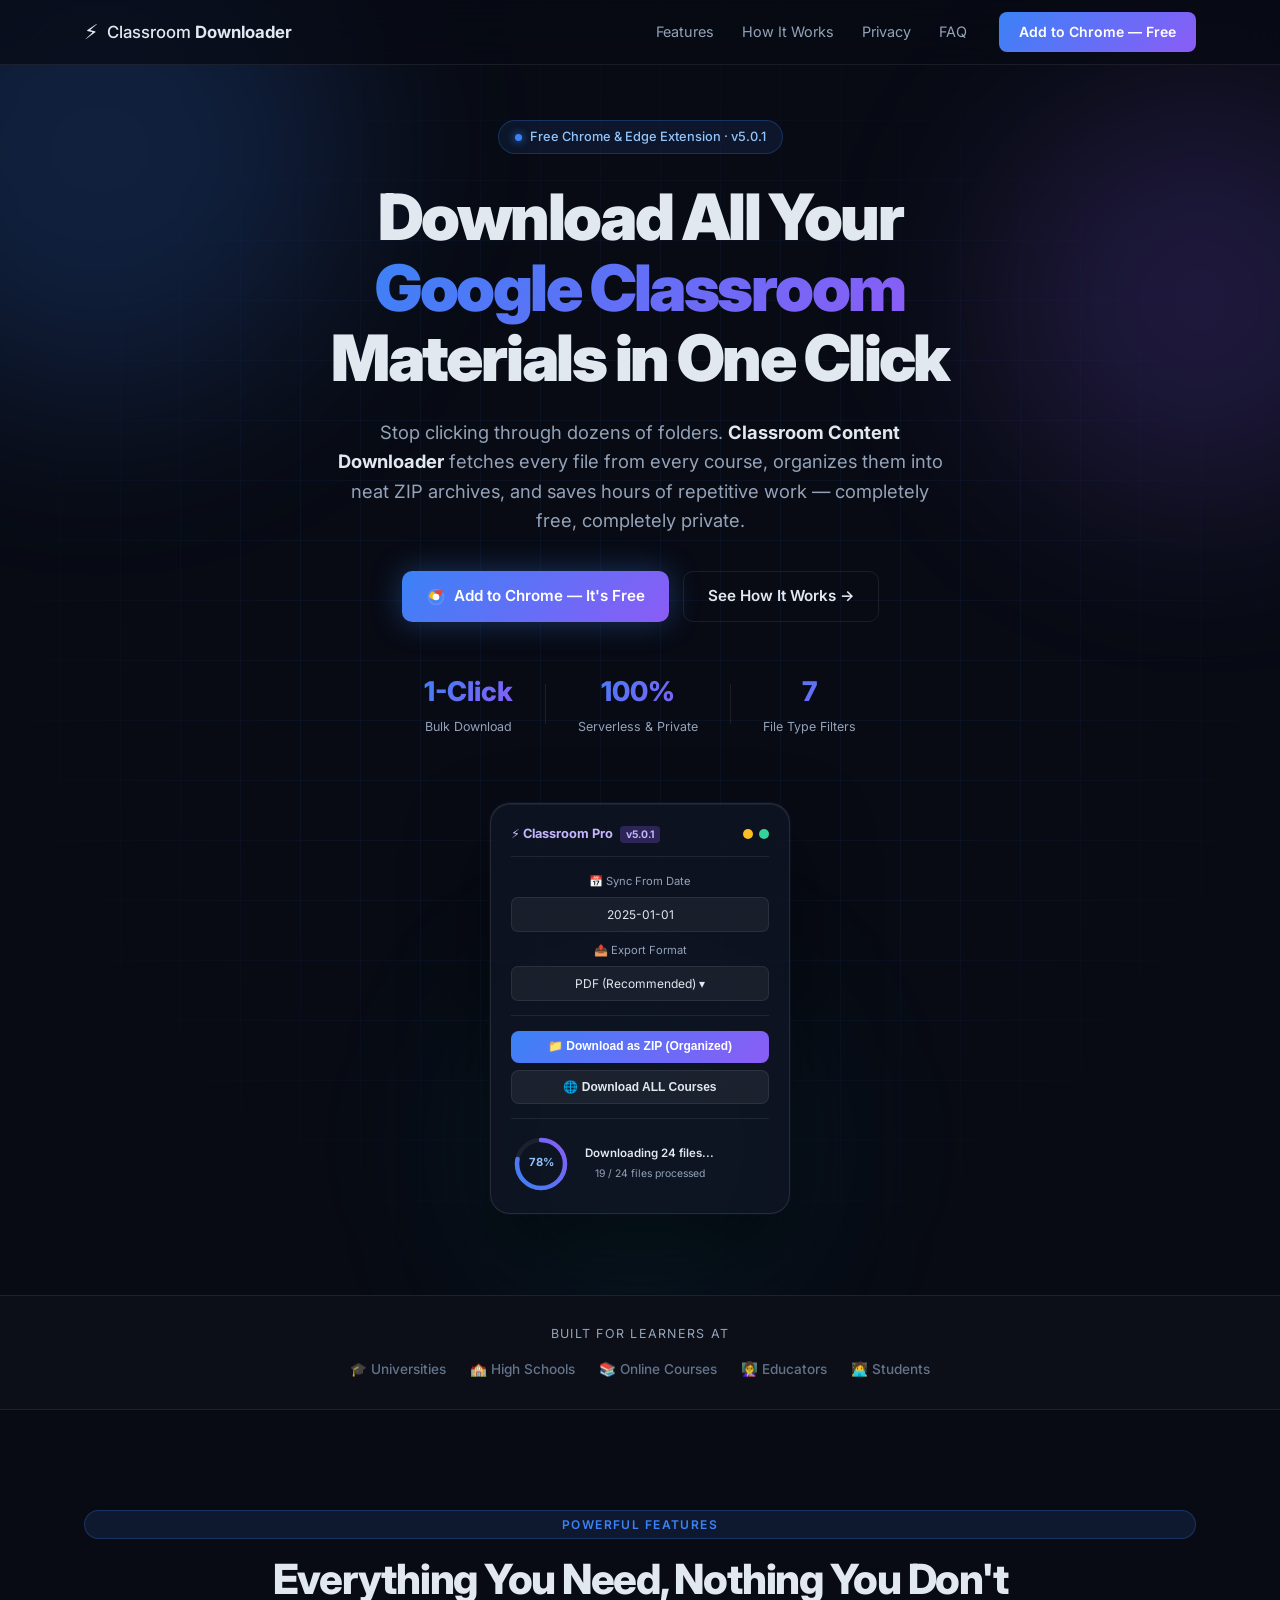
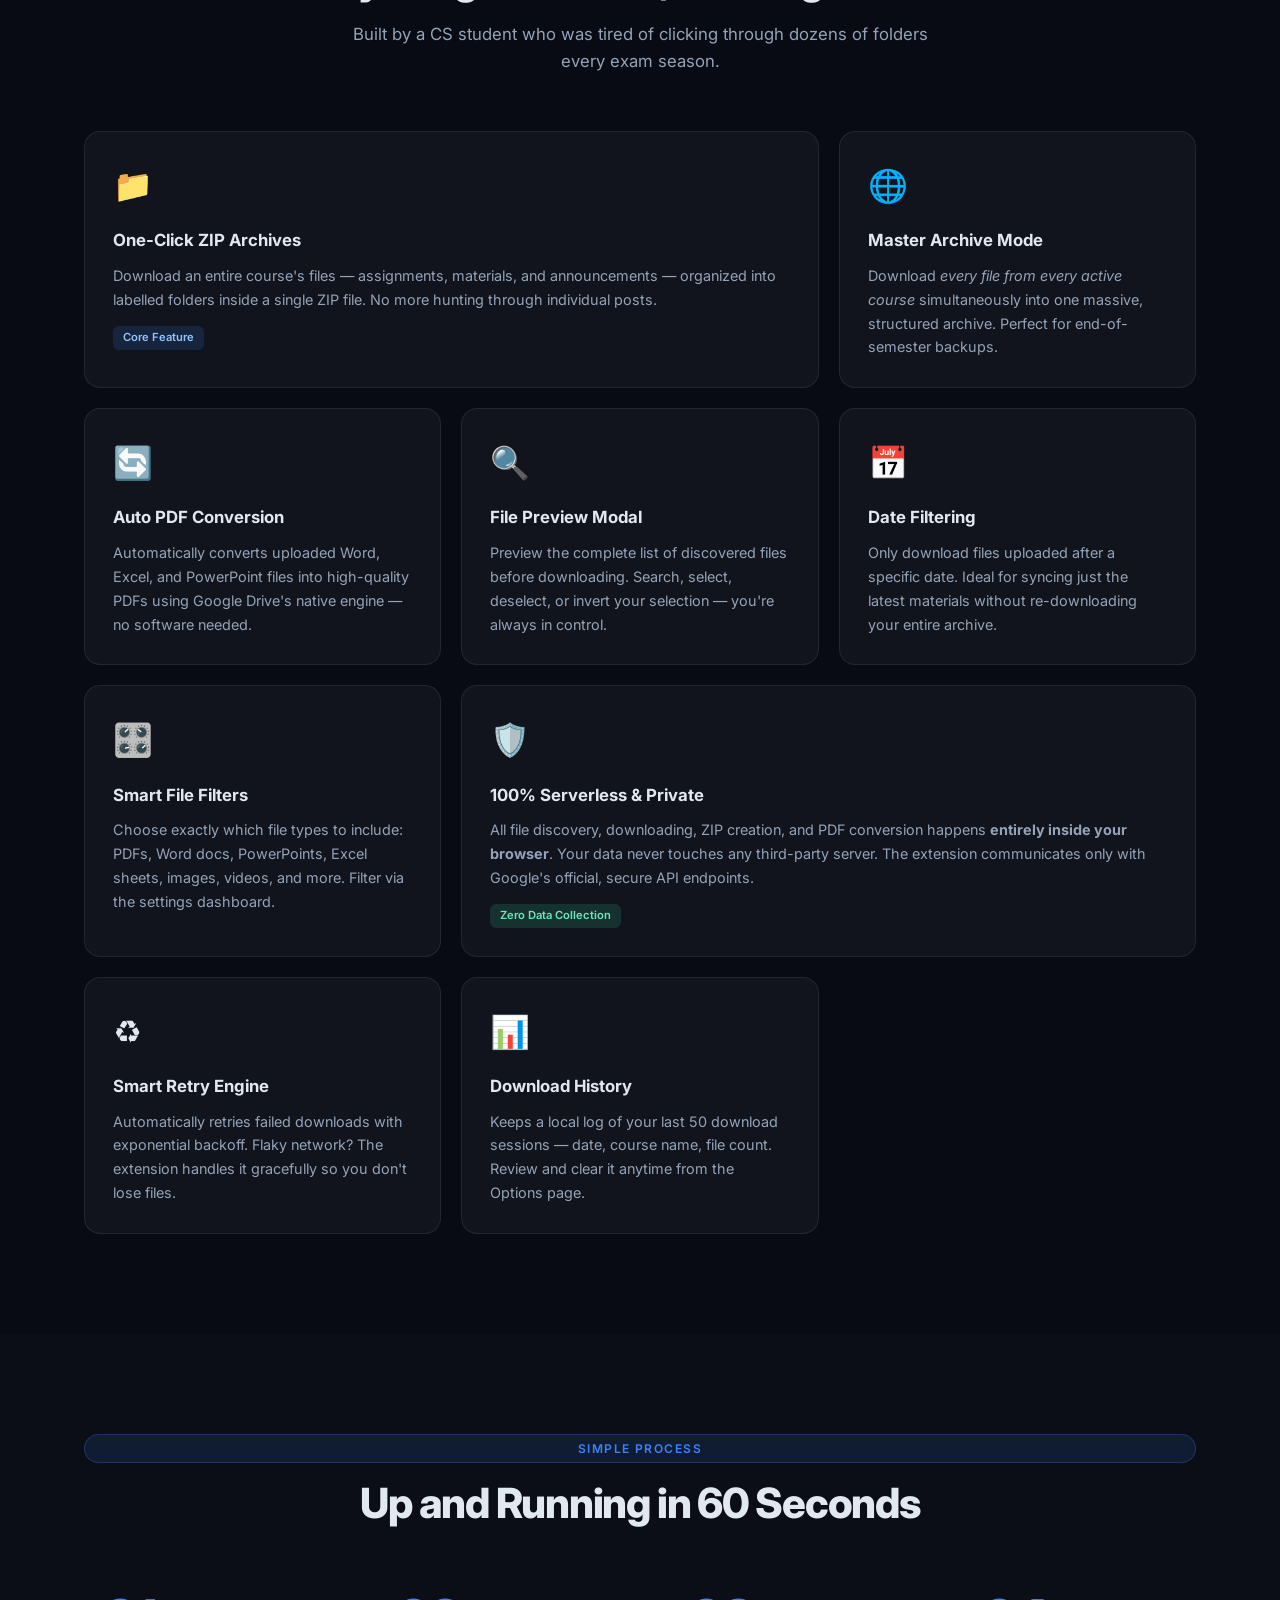
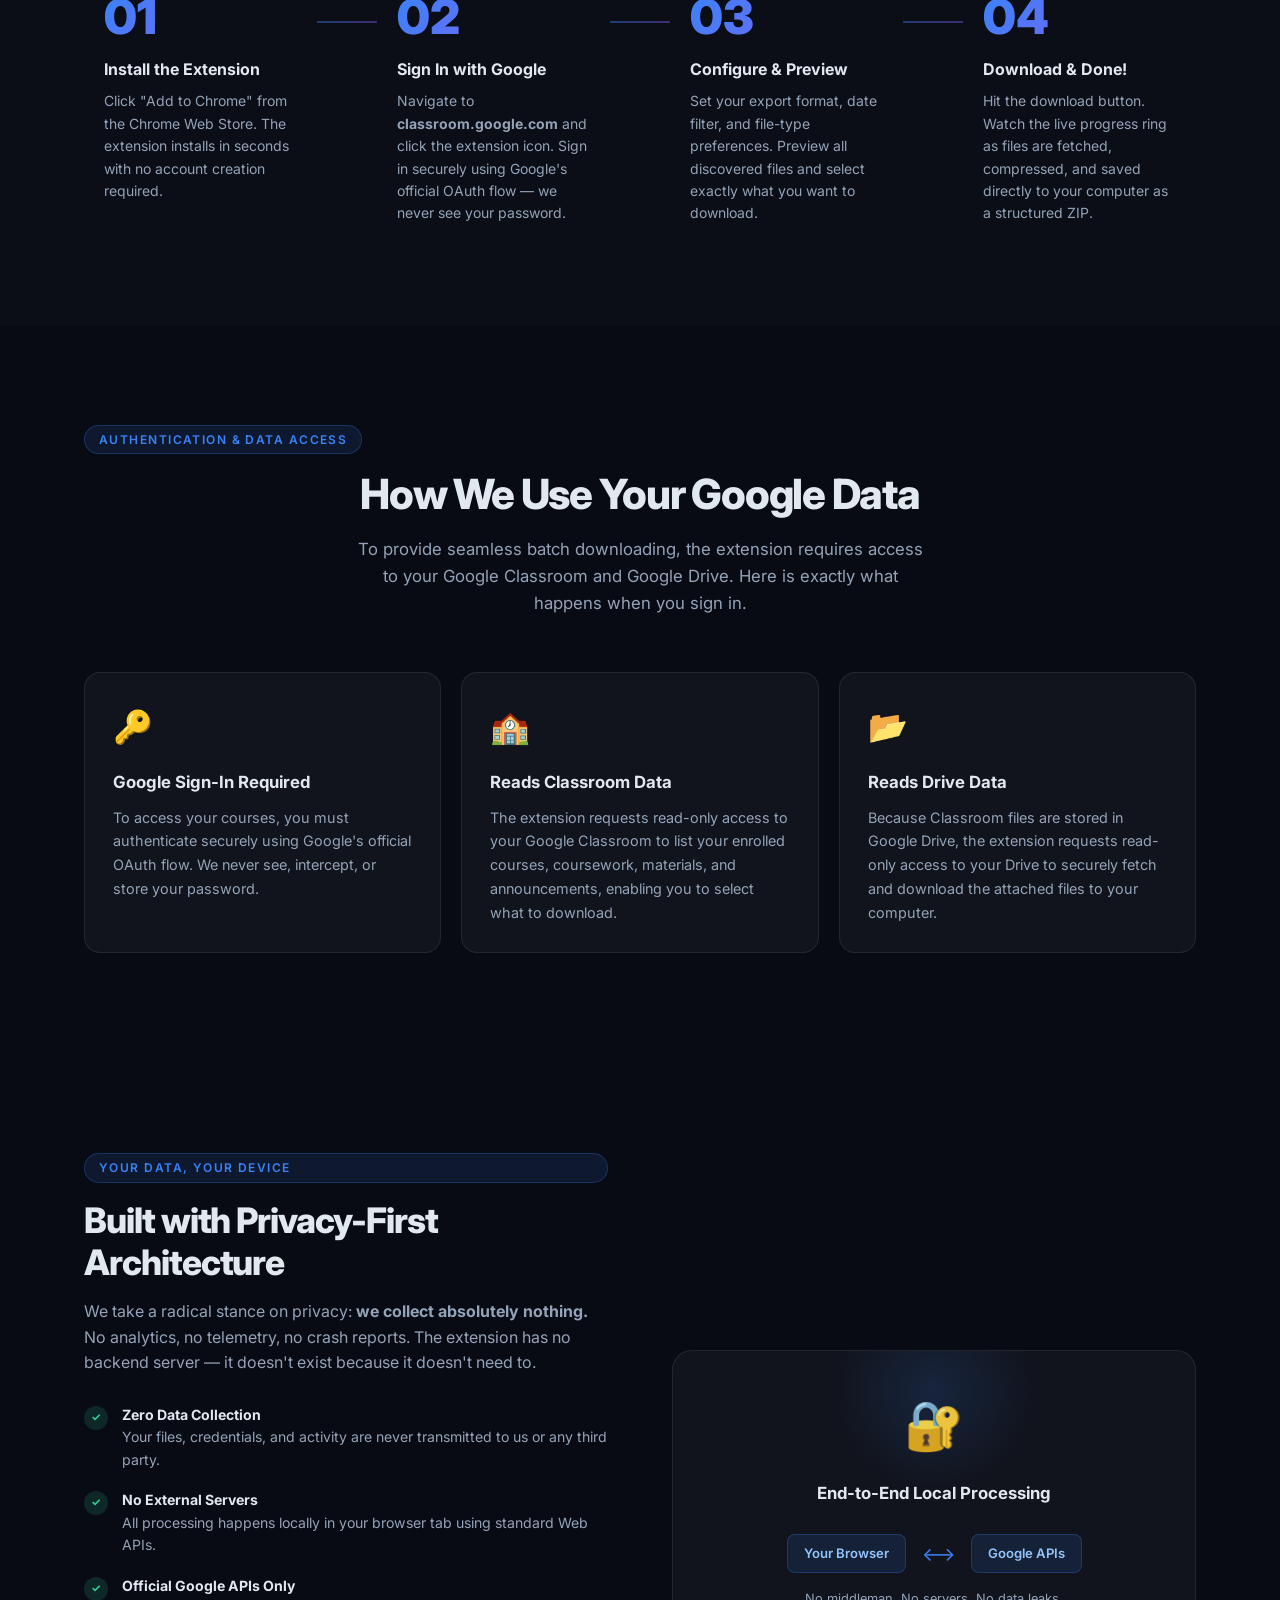
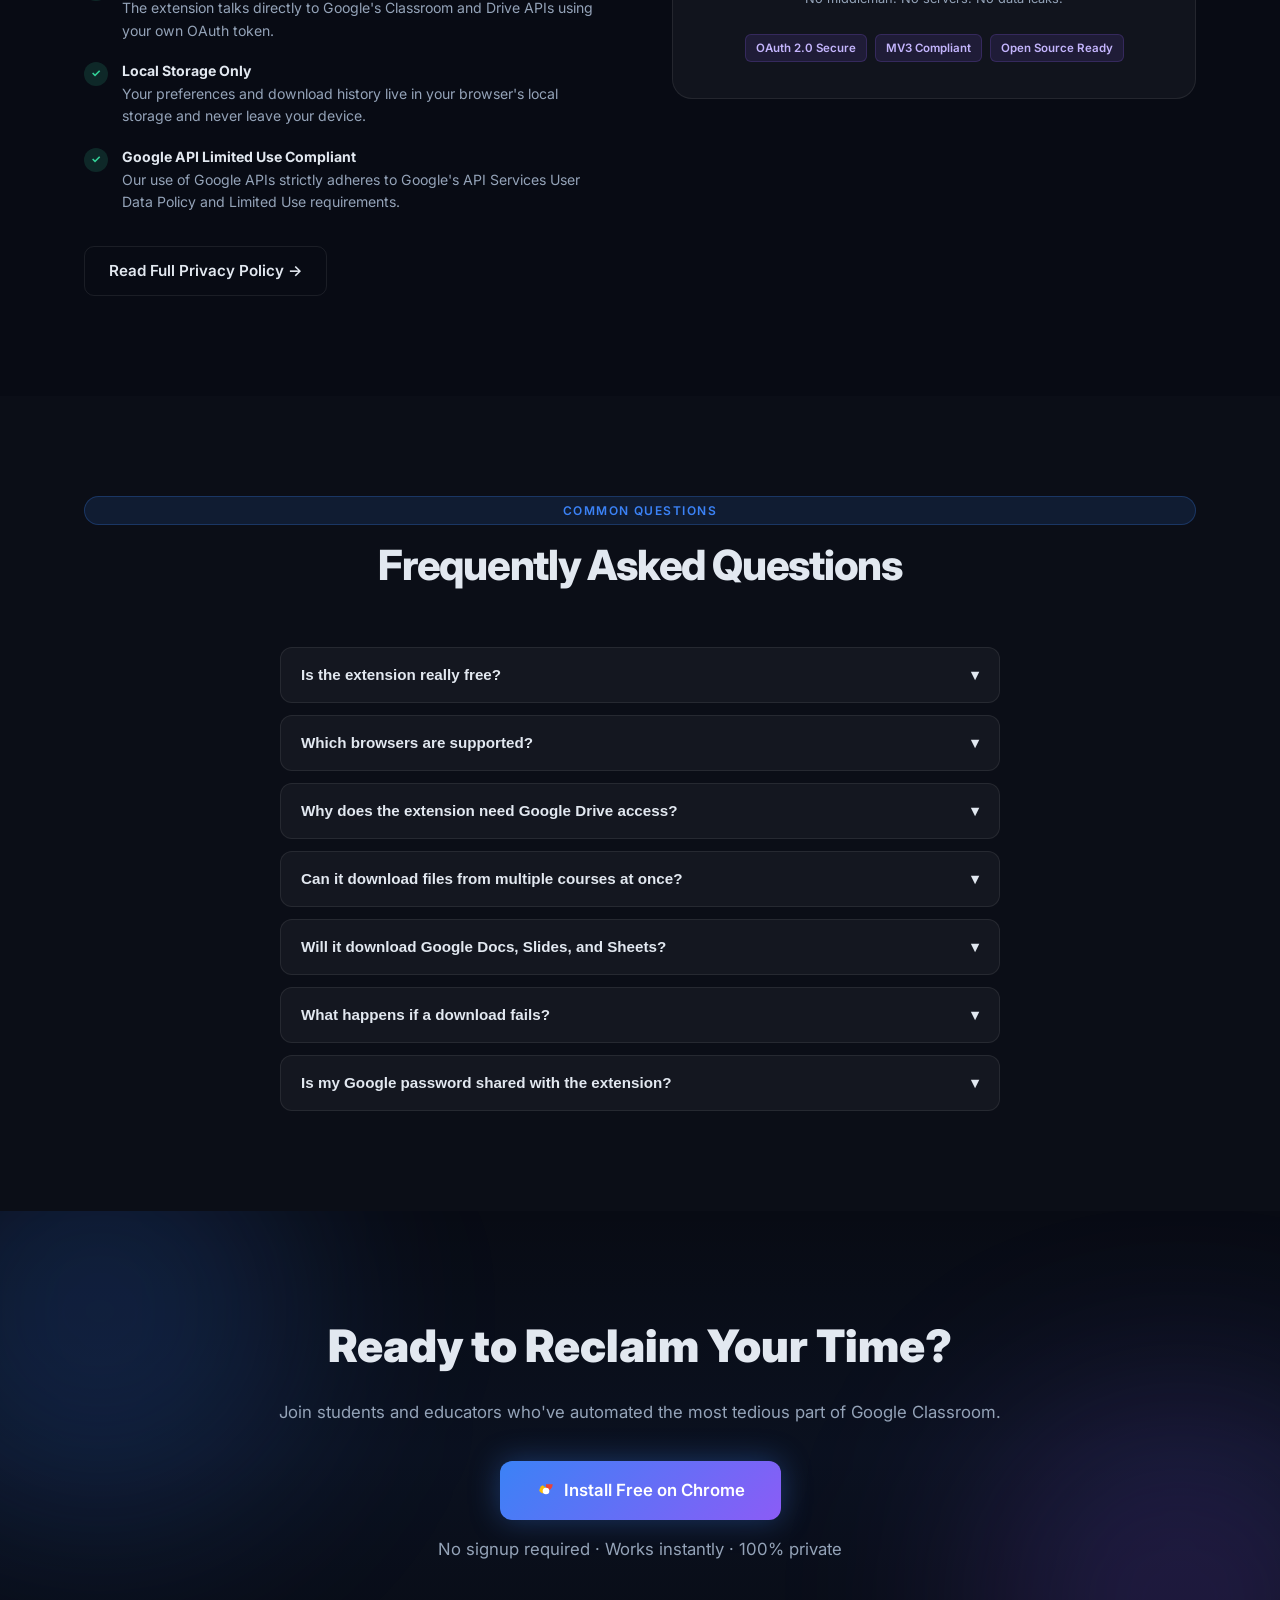
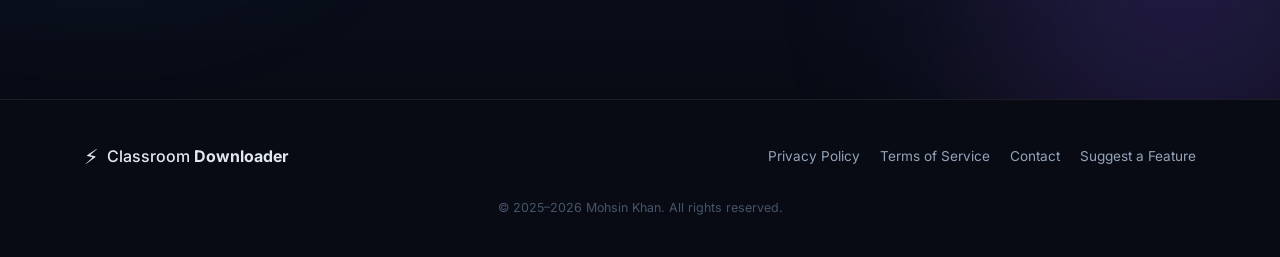
==== commit 9c090147: "Update extension link" ====
--- a/home/index.html
+++ b/home/index.html
@@ -28,7 +28,7 @@
         <li><a href="#privacy">Privacy</a></li>
         <li><a href="#faq">FAQ</a></li>
       </ul>
-      <a href="https://chromewebstore.google.com" target="_blank" class="btn btn-nav" id="nav-cta">Add to Chrome — Free</a>
+      <a href="https://chromewebstore.google.com/detail/classroom-pro-downloader/cplfjpflnhfaggaaakihddomjkhikgik" target="_blank" class="btn btn-nav" id="nav-cta">Add to Chrome — Free</a>
       <button class="hamburger" id="hamburger" aria-label="Toggle menu">&#9776;</button>
     </div>
     <div class="mobile-menu" id="mobile-menu">
@@ -36,7 +36,7 @@
       <a href="#how-it-works">How It Works</a>
       <a href="#privacy">Privacy</a>
       <a href="#faq">FAQ</a>
-      <a href="https://chromewebstore.google.com" target="_blank" class="btn btn-nav">Add to Chrome</a>
+      <a href="https://chromewebstore.google.com/detail/classroom-pro-downloader/cplfjpflnhfaggaaakihddomjkhikgik" target="_blank" class="btn btn-nav">Add to Chrome</a>
     </div>
   </nav>
 
@@ -60,7 +60,7 @@
         Stop clicking through dozens of folders. <strong>Classroom Content Downloader</strong> fetches every file from every course, organizes them into neat ZIP archives, and saves hours of repetitive work — completely free, completely private.
       </p>
       <div class="hero-actions">
-        <a href="https://chromewebstore.google.com" target="_blank" class="btn btn-primary" id="hero-cta-primary">
+        <a href="https://chromewebstore.google.com/detail/classroom-pro-downloader/cplfjpflnhfaggaaakihddomjkhikgik" target="_blank" class="btn btn-primary" id="hero-cta-primary">
           <svg width="20" height="20" viewBox="0 0 48 48" fill="none"><circle cx="24" cy="24" r="20" fill="#fff" opacity=".15"/><path d="M24 8a16 16 0 1 0 0 32A16 16 0 0 0 24 8z" fill="#4285F4"/><path d="M24 8h16a16 16 0 0 1-8 13.86L24 16z" fill="#EA4335"/><path d="M8 24a16 16 0 0 1 8-13.86L24 16l-8 13.86A16 16 0 0 1 8 24z" fill="#FBBC05"/><path d="M24 32a8 8 0 1 1 0-16 8 8 0 0 1 0 16z" fill="#fff"/></svg>
           Add to Chrome — It's Free
         </a>
@@ -377,7 +377,7 @@
     <div class="container cta-inner">
       <h2>Ready to Reclaim Your Time?</h2>
       <p>Join students and educators who've automated the most tedious part of Google Classroom.</p>
-      <a href="https://chromewebstore.google.com" target="_blank" class="btn btn-primary btn-large" id="cta-final">
+      <a href="https://chromewebstore.google.com/detail/classroom-pro-downloader/cplfjpflnhfaggaaakihddomjkhikgik" target="_blank" class="btn btn-primary btn-large" id="cta-final">
         <svg width="20" height="20" viewBox="0 0 48 48" fill="none"><path d="M24 8h16a16 16 0 0 1-8 13.86L24 16z" fill="#EA4335"/><path d="M8 24a16 16 0 0 1 8-13.86L24 16l-8 13.86A16 16 0 0 1 8 24z" fill="#FBBC05"/><path d="M24 32a8 8 0 1 1 0-16 8 8 0 0 1 0 16z" fill="#fff"/></svg>
         Install Free on Chrome
       </a>
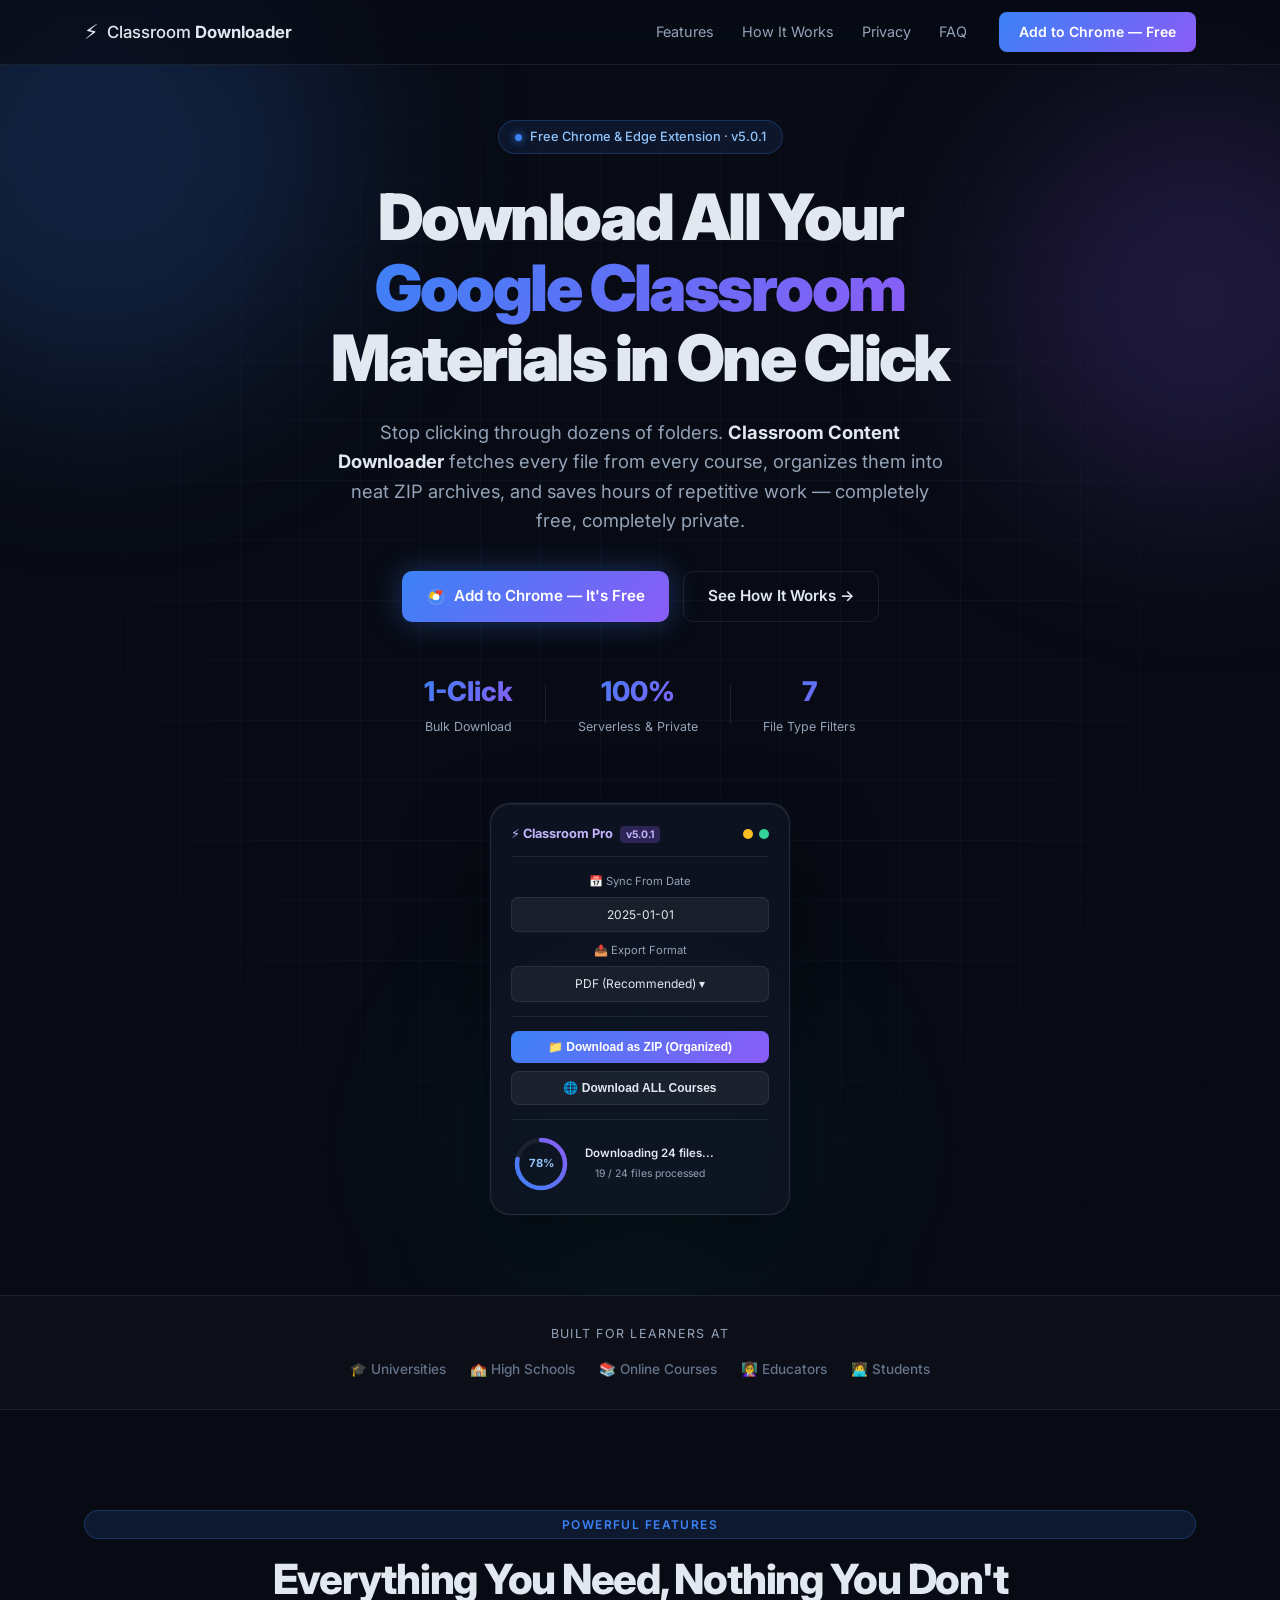
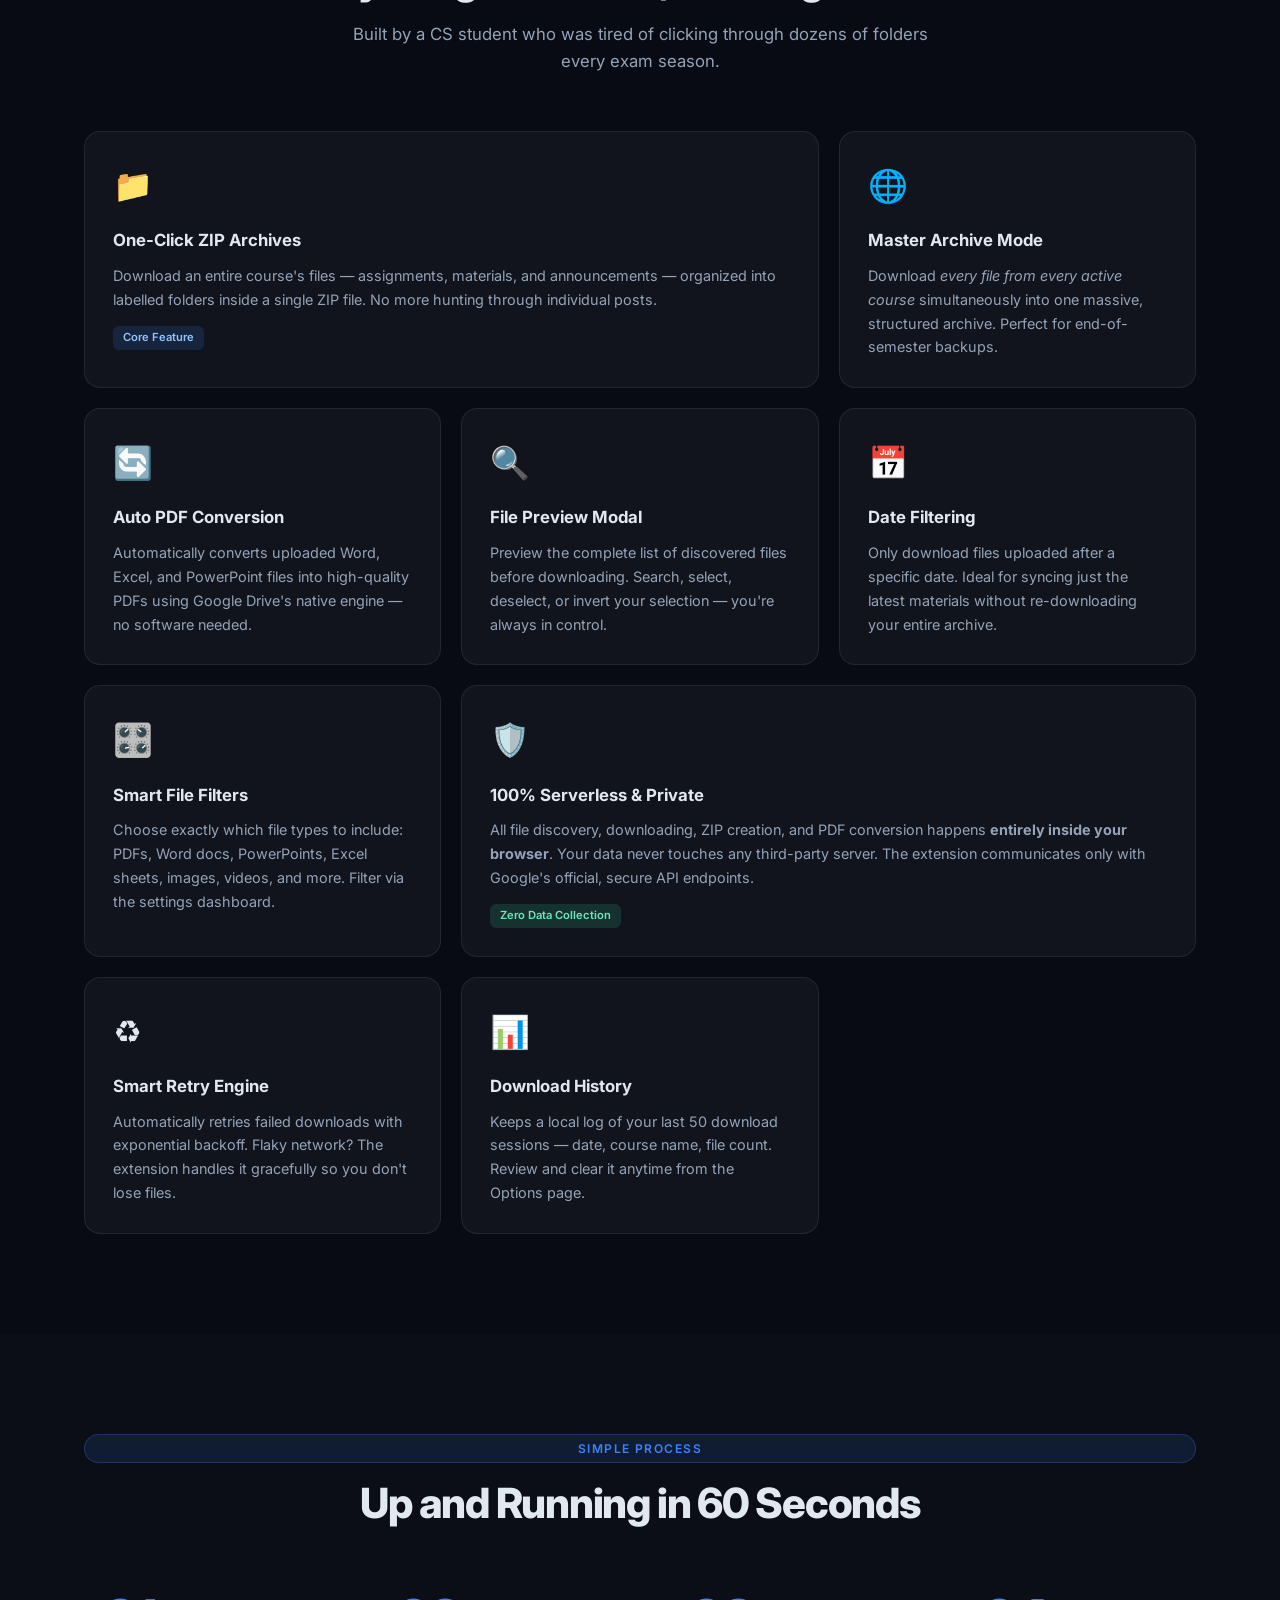
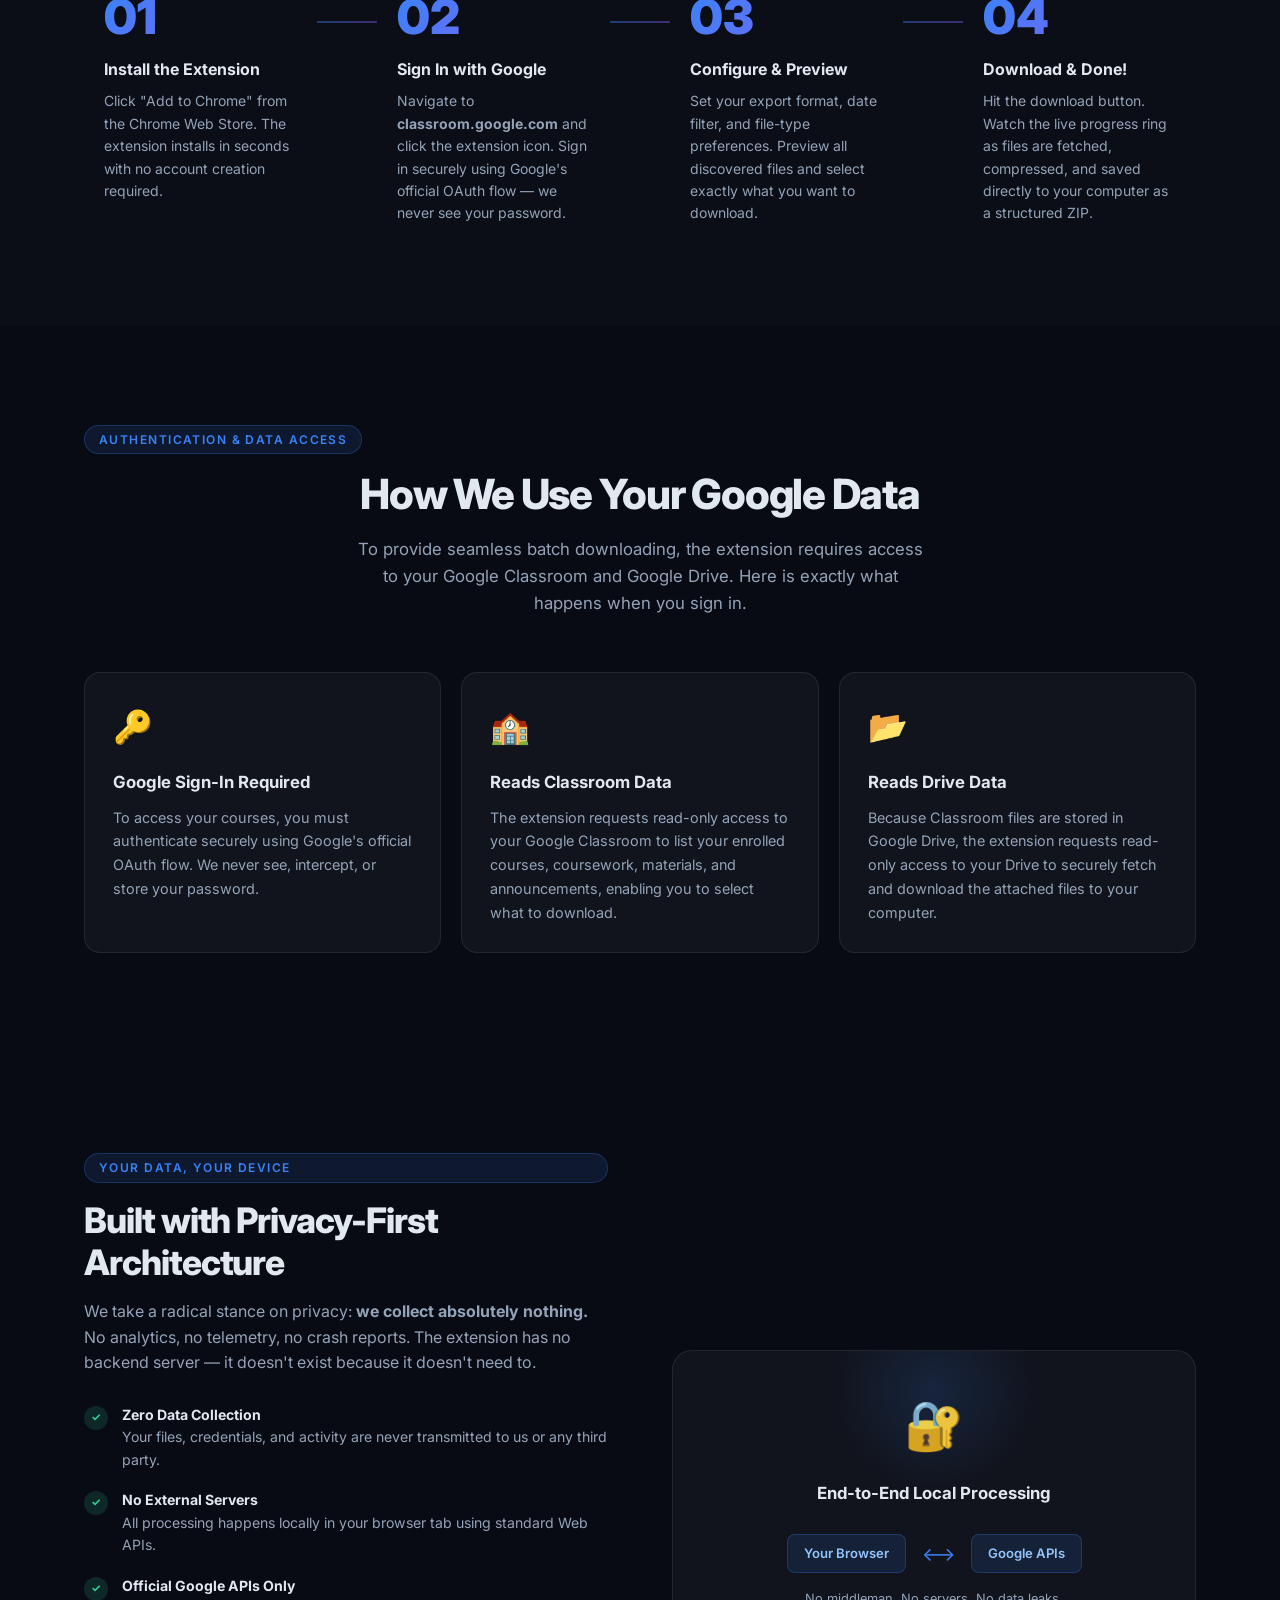
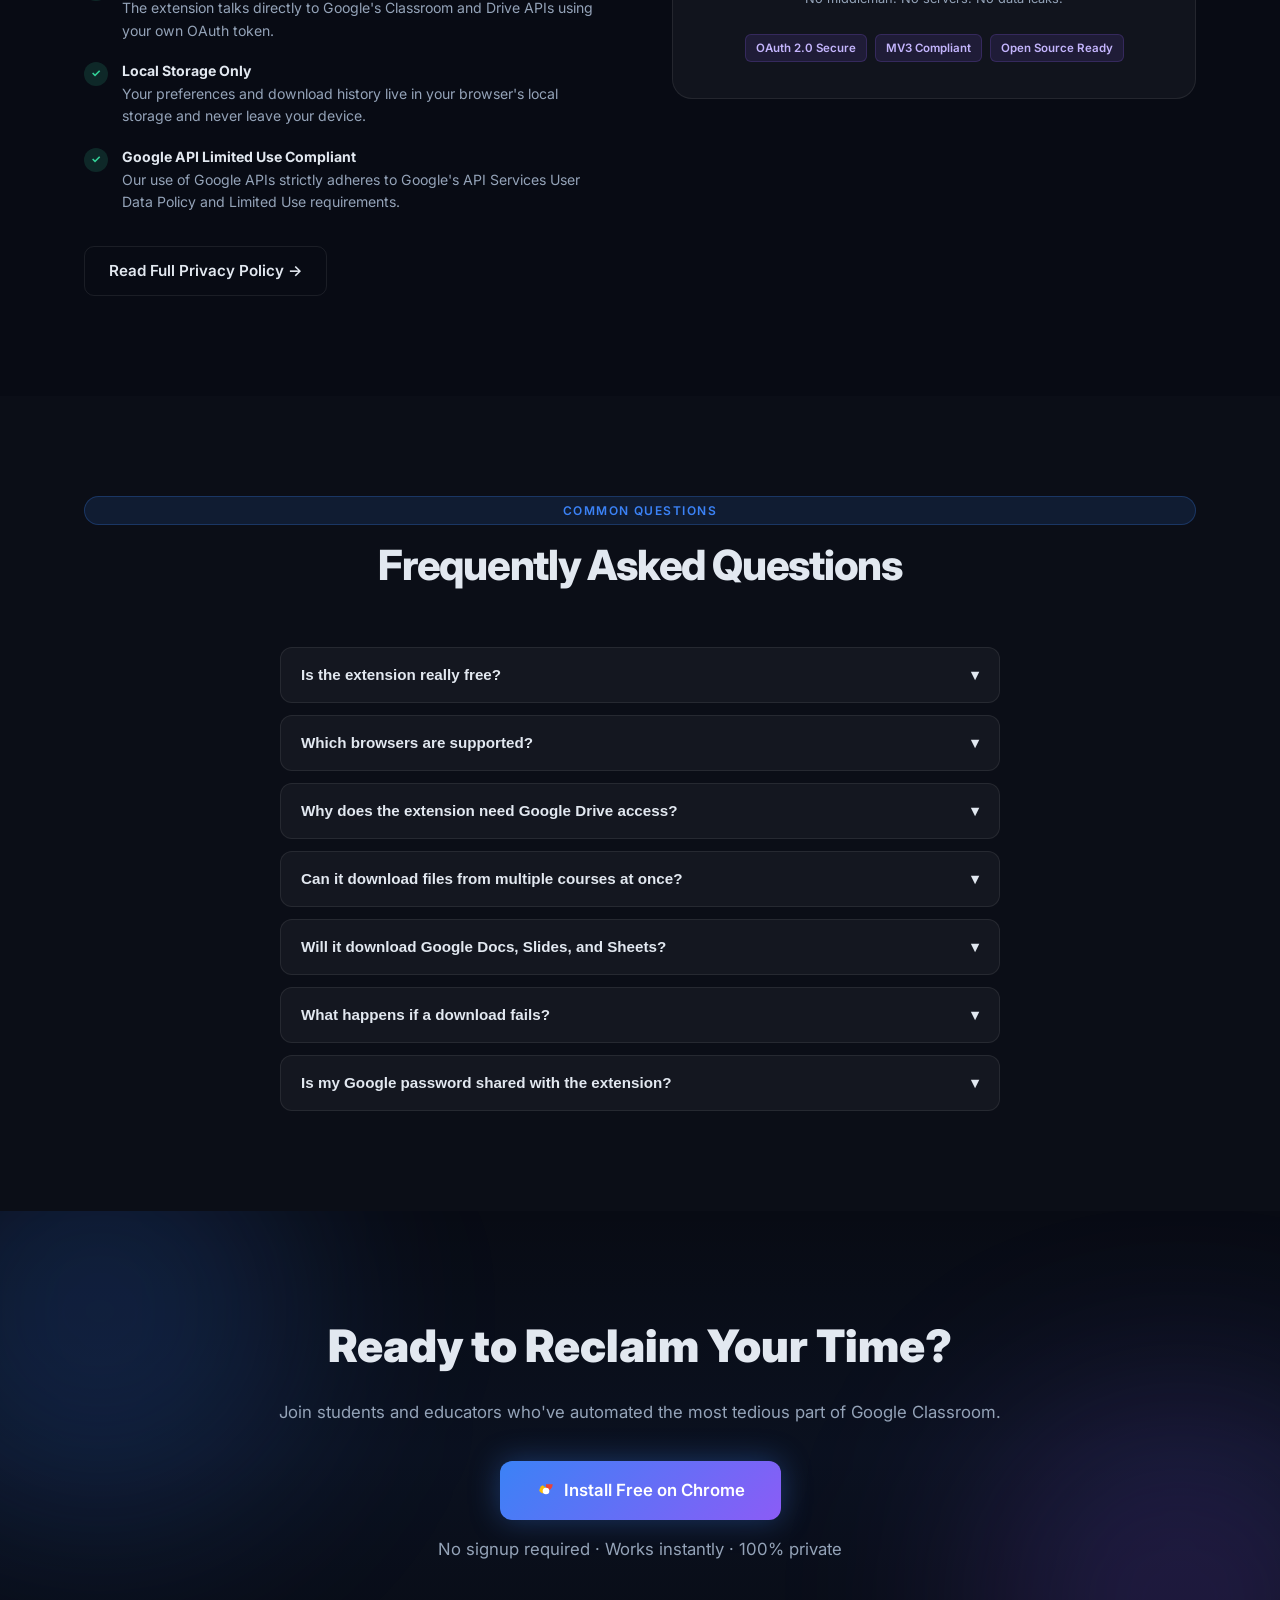
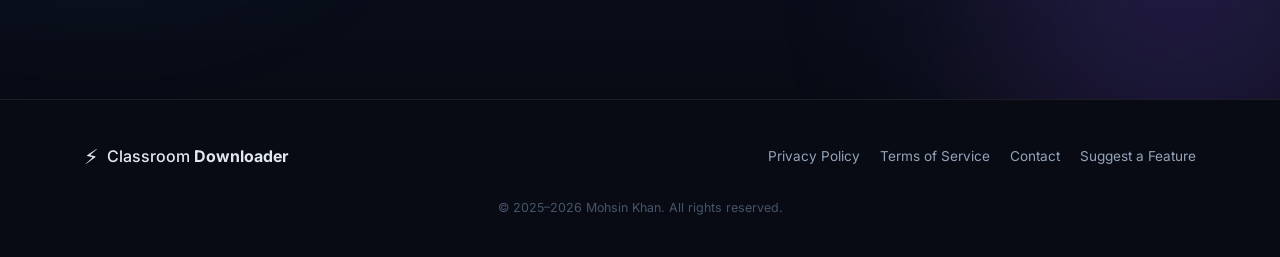
==== commit 2e98e687: "updated domain" ====
--- a/home/index.html
+++ b/home/index.html
@@ -394,7 +394,7 @@
       </div>
       <div class="footer-links">
         <a href="https://sites.google.com/view/classroom-pro-privacy/home" target="_blank">Privacy Policy</a>
-        <a href="https://classroom-pro-downloader.mohsinkhandevs.com/tos" target="_blank">Terms of Service</a>
+        <a href="https://classroom.mohsinkhandevs.com/tos" target="_blank">Terms of Service</a>
         <a href="mailto:mohsinkhan.devs@gmail.com">Contact</a>
         <a href="https://forms.gle/VzWq2Uxu9GXkv4XB7" target="_blank">Suggest a Feature</a>
       </div>
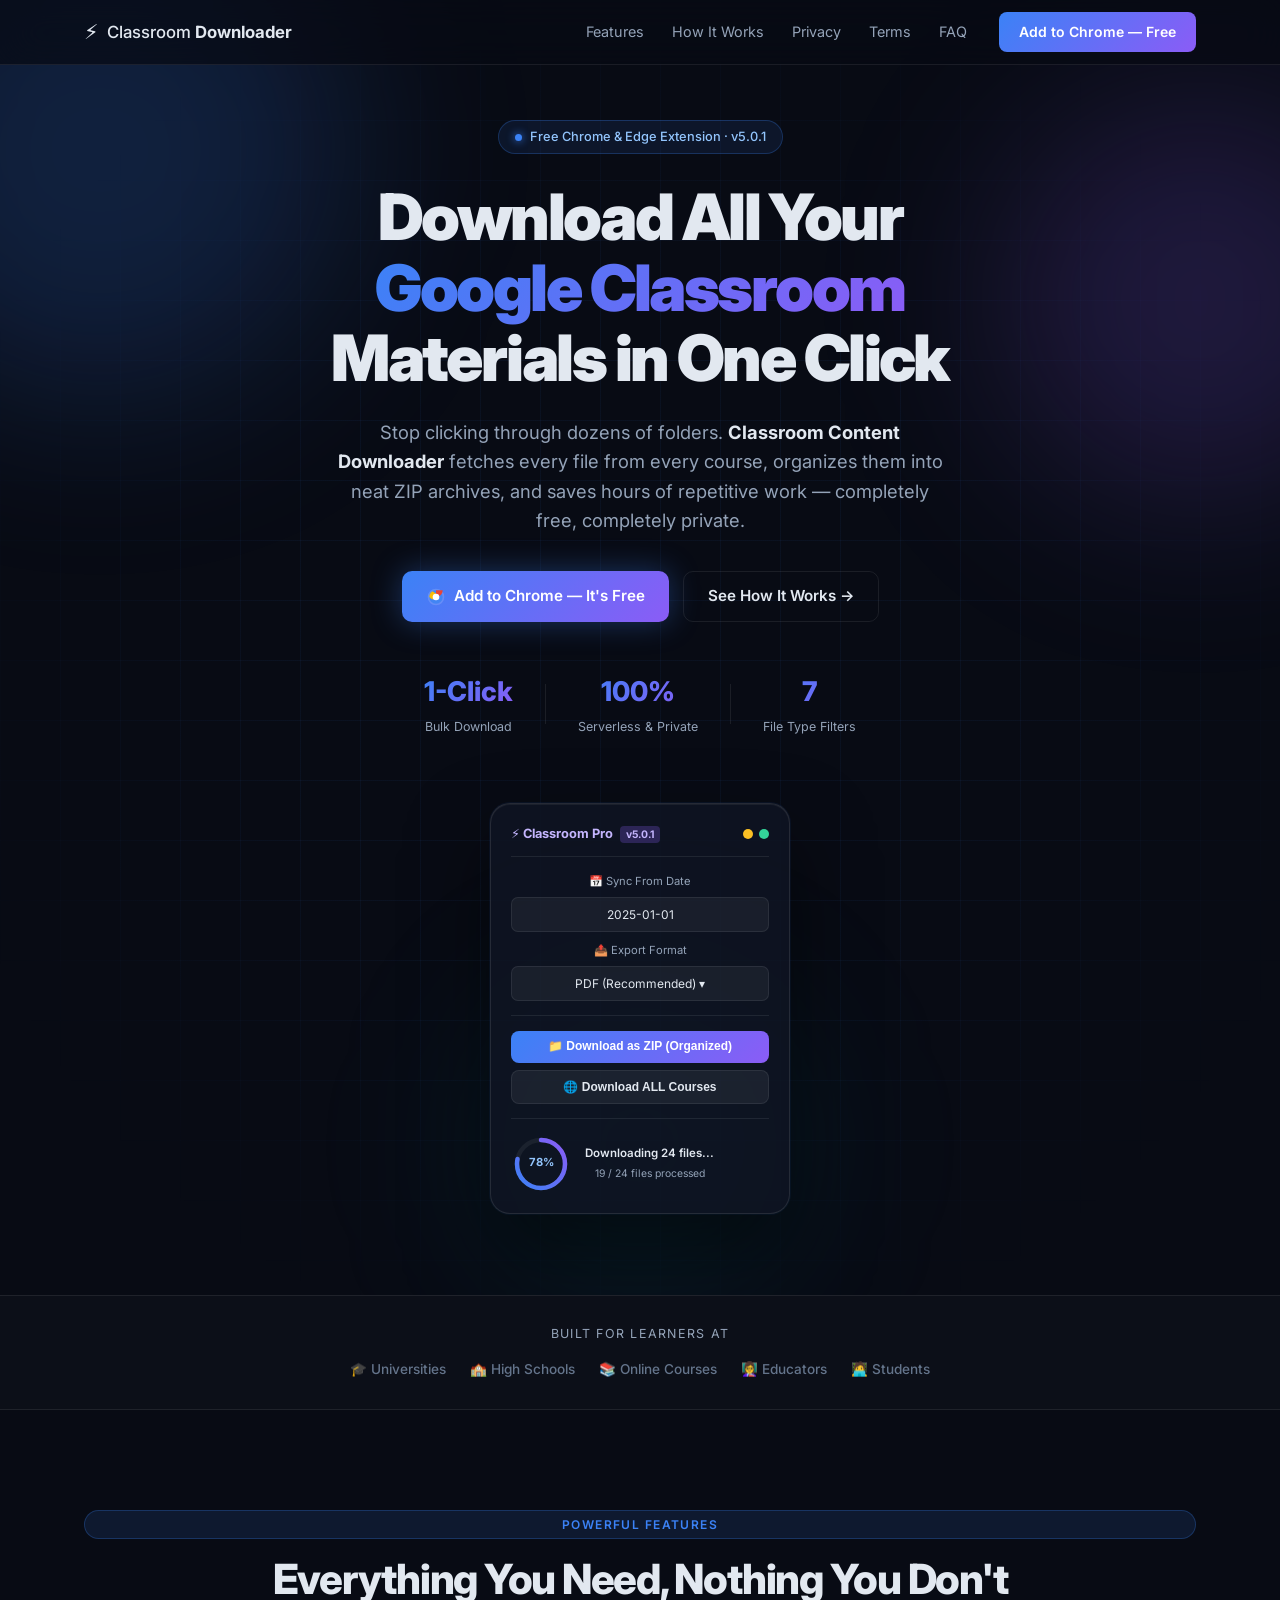
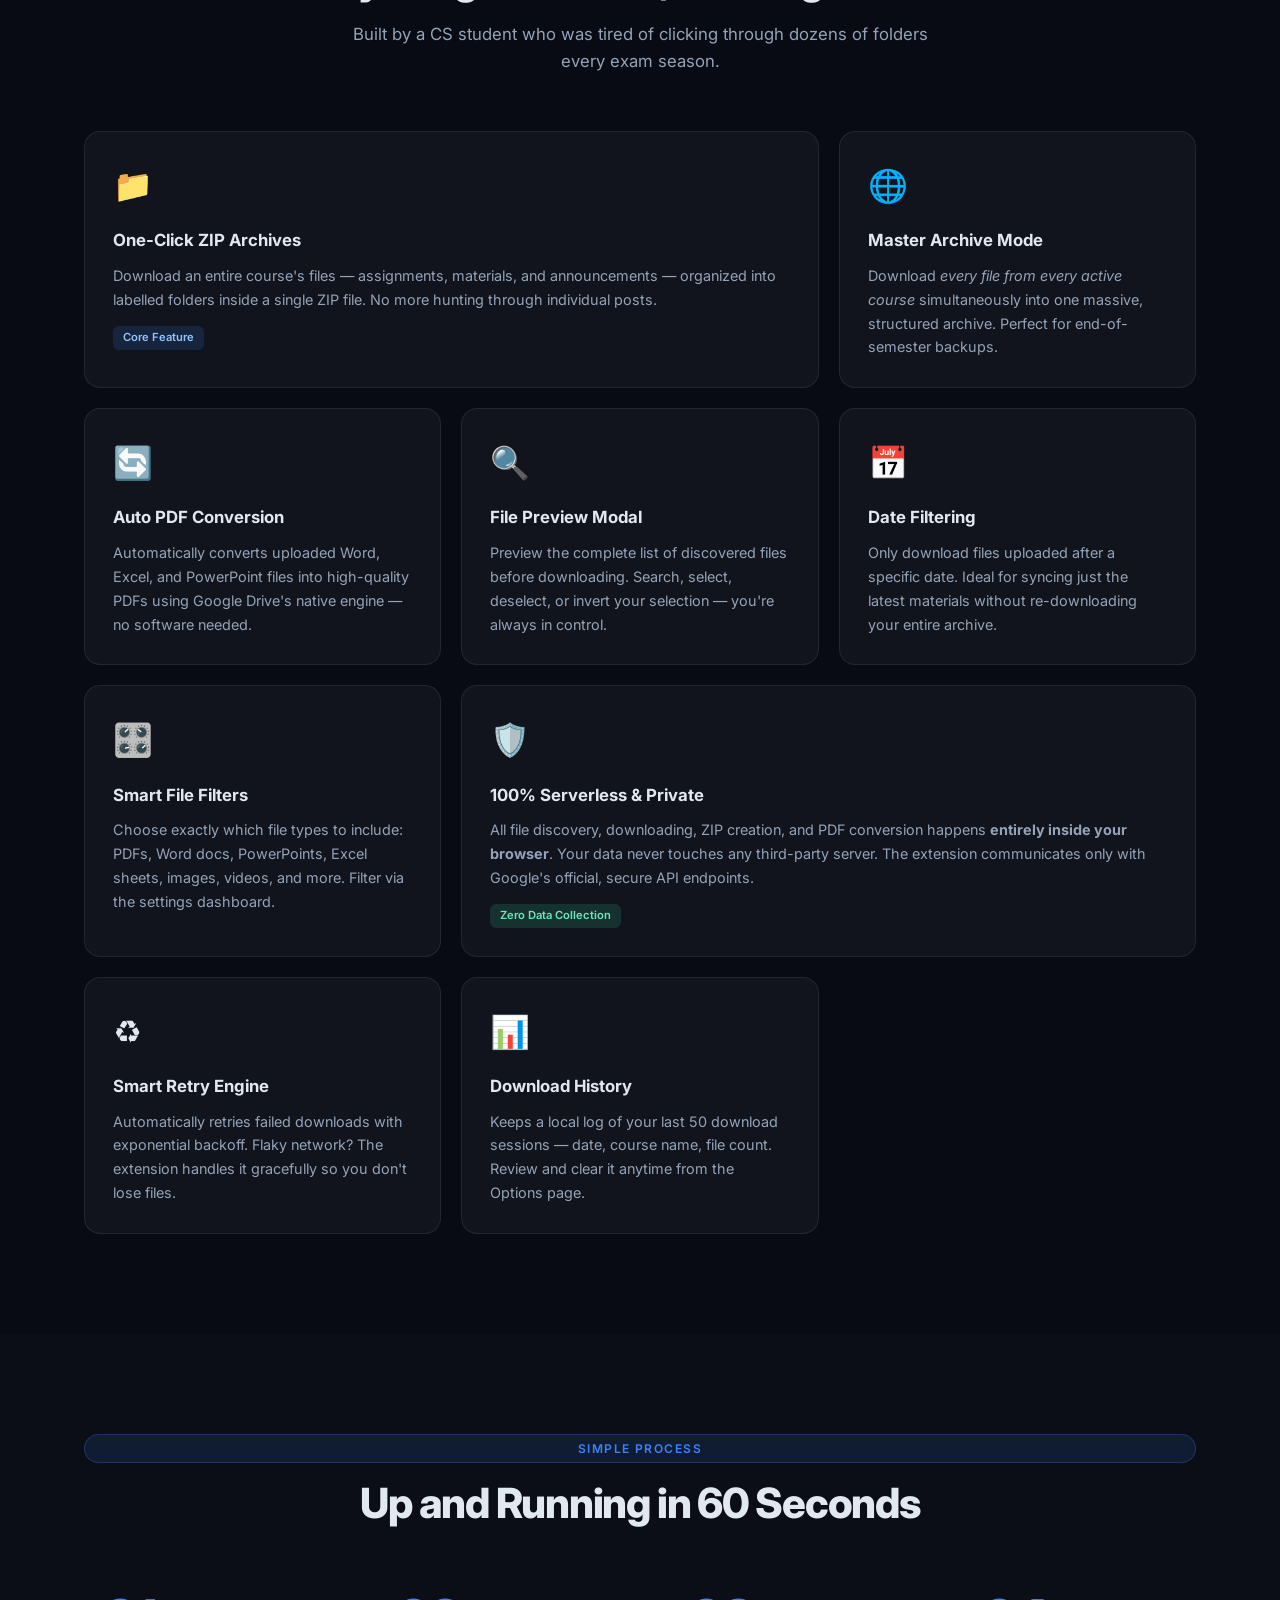
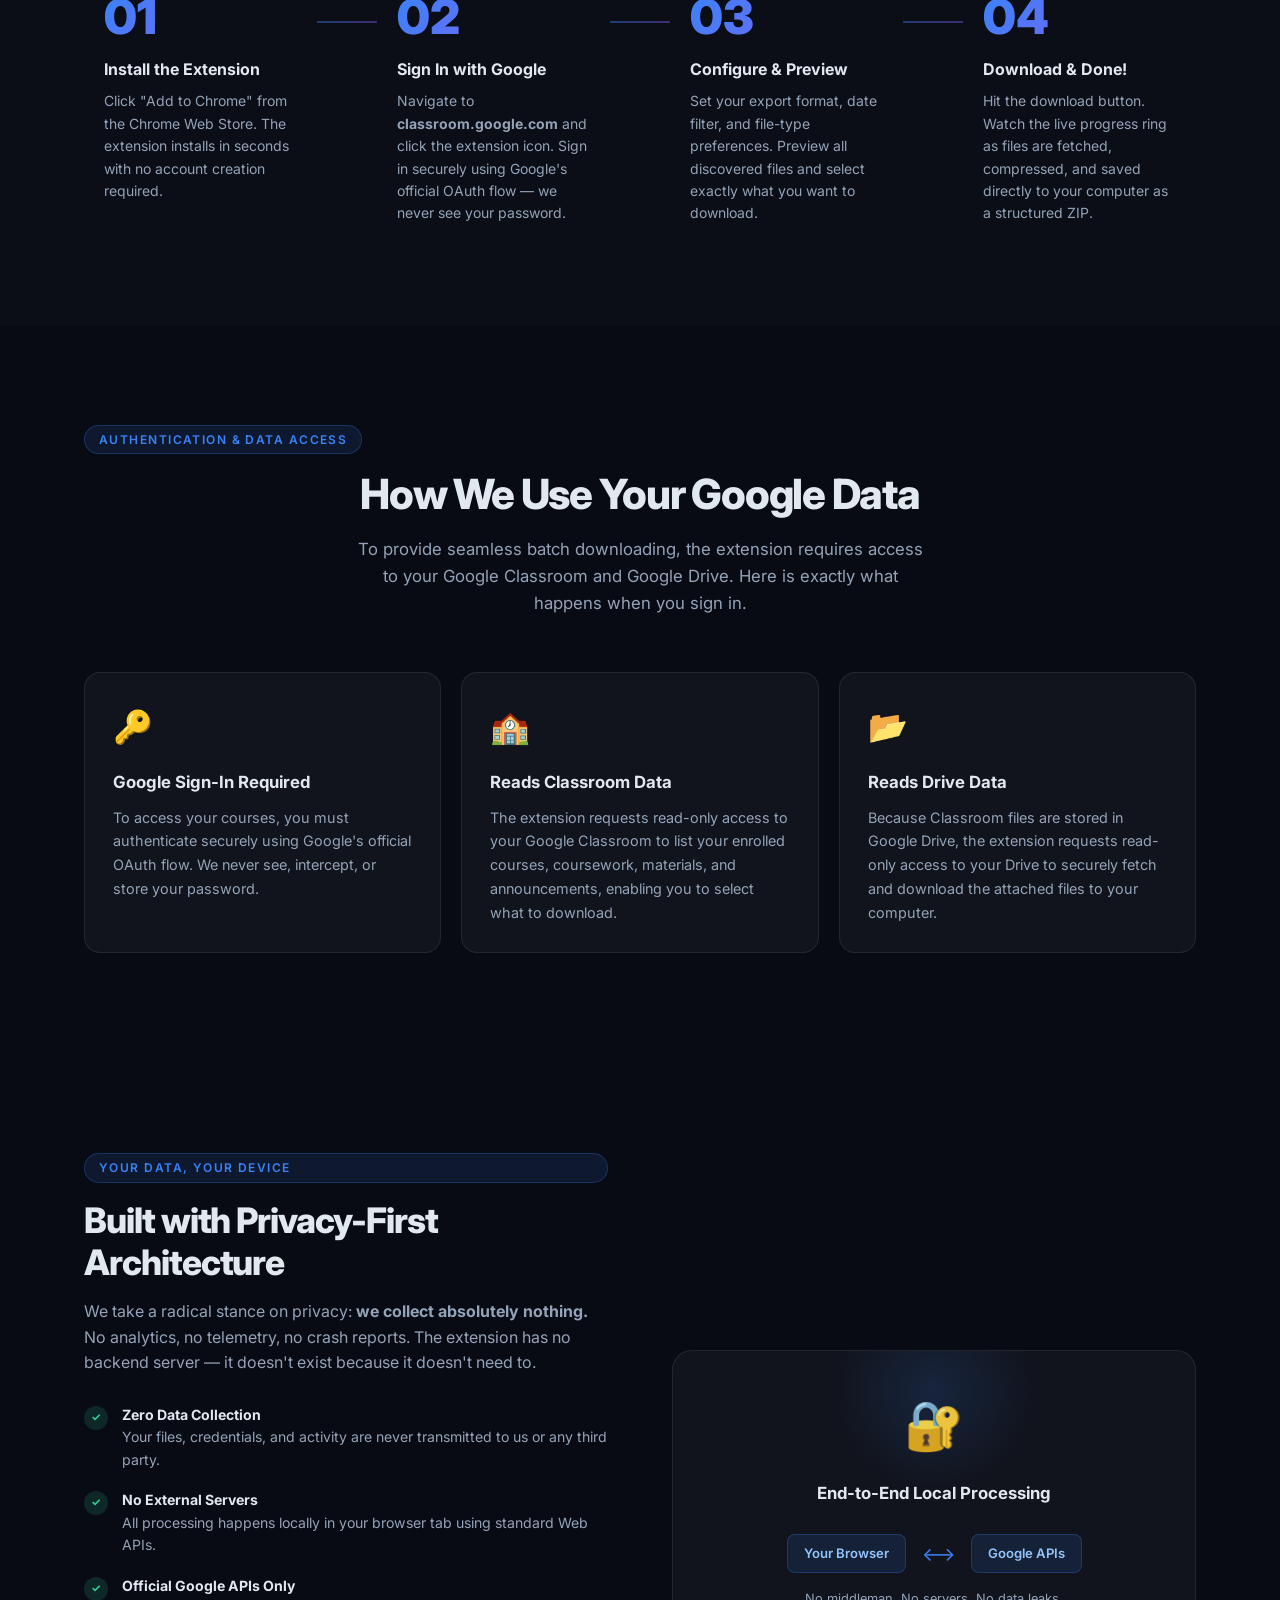
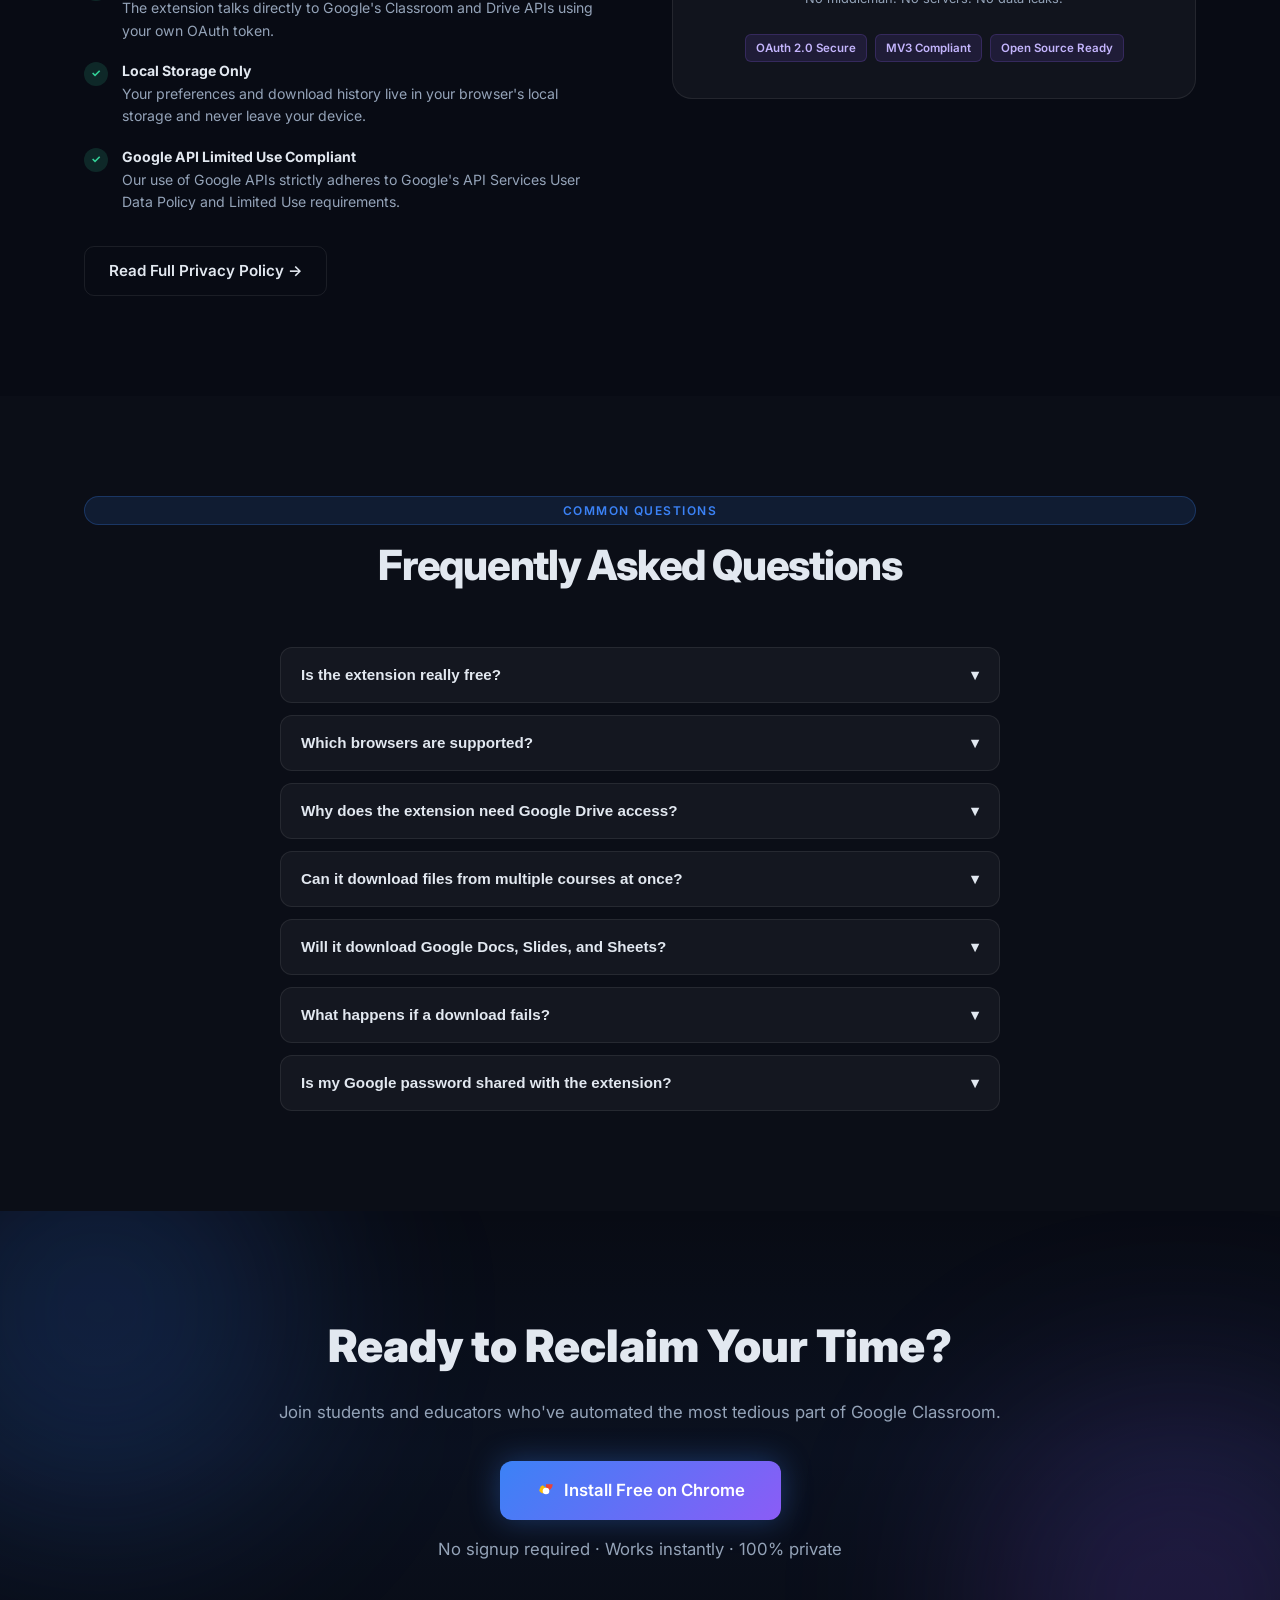
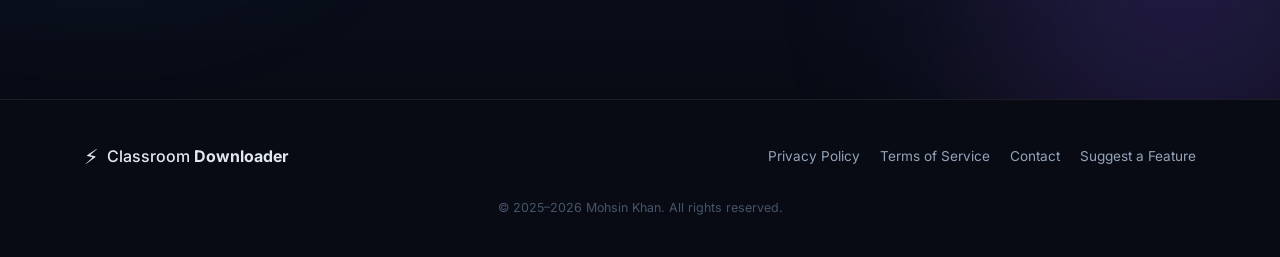
==== commit c636abed: "added privacy page" ====
--- a/home/index.html
+++ b/home/index.html
@@ -25,7 +25,8 @@
       <ul class="nav-links" id="nav-links">
         <li><a href="#features">Features</a></li>
         <li><a href="#how-it-works">How It Works</a></li>
-        <li><a href="#privacy">Privacy</a></li>
+        <li><a href="/privacy">Privacy</a></li>
+        <li><a href="/tos">Terms</a></li>
         <li><a href="#faq">FAQ</a></li>
       </ul>
       <a href="https://chromewebstore.google.com/detail/classroom-pro-downloader/cplfjpflnhfaggaaakihddomjkhikgik" target="_blank" class="btn btn-nav" id="nav-cta">Add to Chrome — Free</a>
@@ -34,7 +35,8 @@
     <div class="mobile-menu" id="mobile-menu">
       <a href="#features">Features</a>
       <a href="#how-it-works">How It Works</a>
-      <a href="#privacy">Privacy</a>
+      <a href="/privacy">Privacy</a>
+      <a href="/tos">Terms</a>
       <a href="#faq">FAQ</a>
       <a href="https://chromewebstore.google.com/detail/classroom-pro-downloader/cplfjpflnhfaggaaakihddomjkhikgik" target="_blank" class="btn btn-nav">Add to Chrome</a>
     </div>
@@ -301,7 +303,7 @@
               <div><strong>Google API Limited Use Compliant</strong><br/>Our use of Google APIs strictly adheres to Google's API Services User Data Policy and Limited Use requirements.</div>
             </li>
           </ul>
-          <a href="https://sites.google.com/view/classroom-pro-privacy/home" target="_blank" class="btn btn-ghost" id="privacy-policy-link">Read Full Privacy Policy →</a>
+          <a href="/privacy" class="btn btn-ghost" id="privacy-policy-link">Read Full Privacy Policy →</a>
         </div>
         <div class="privacy-visual">
           <div class="privacy-card">
@@ -393,8 +395,8 @@
         <span>Classroom <strong>Downloader</strong></span>
       </div>
       <div class="footer-links">
-        <a href="https://sites.google.com/view/classroom-pro-privacy/home" target="_blank">Privacy Policy</a>
-        <a href="https://classroom.mohsinkhandevs.com/tos" target="_blank">Terms of Service</a>
+        <a href="/privacy">Privacy Policy</a>
+        <a href="/tos">Terms of Service</a>
         <a href="mailto:mohsinkhan.devs@gmail.com">Contact</a>
         <a href="https://forms.gle/VzWq2Uxu9GXkv4XB7" target="_blank">Suggest a Feature</a>
       </div>
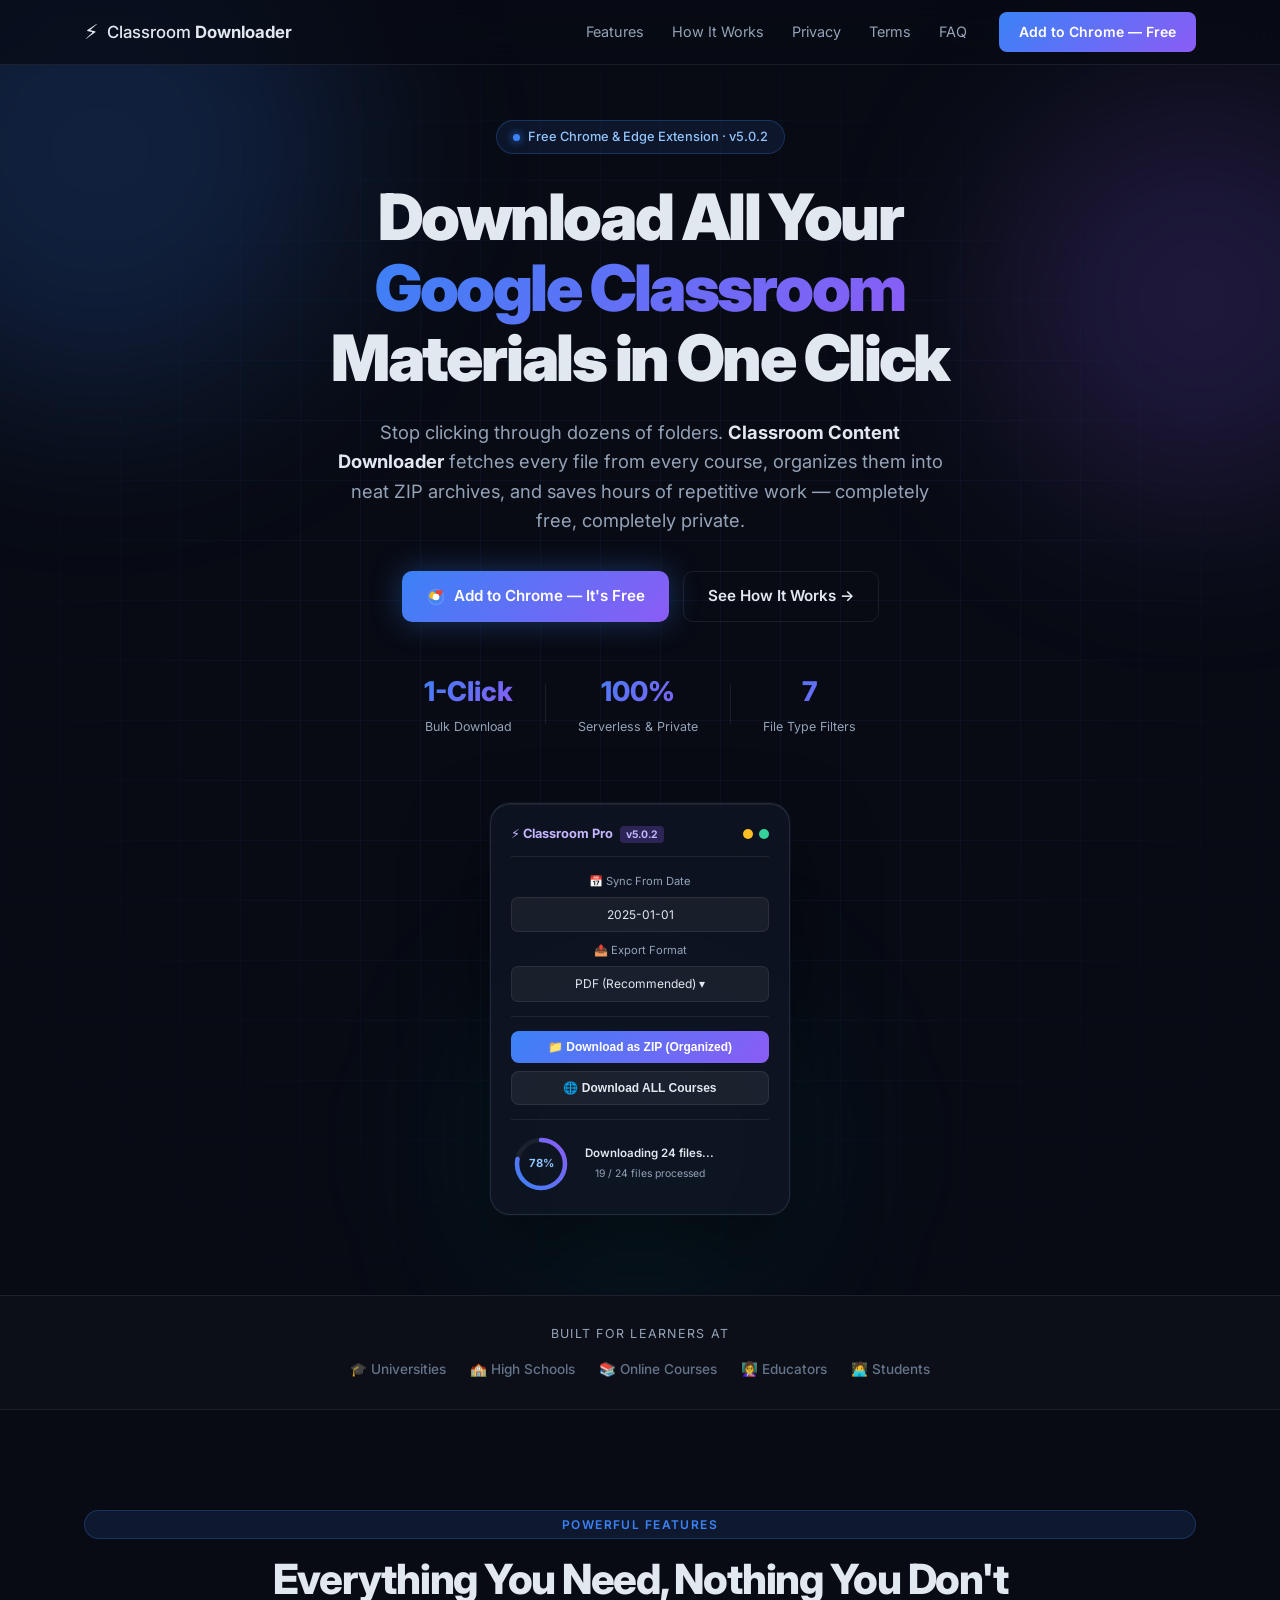
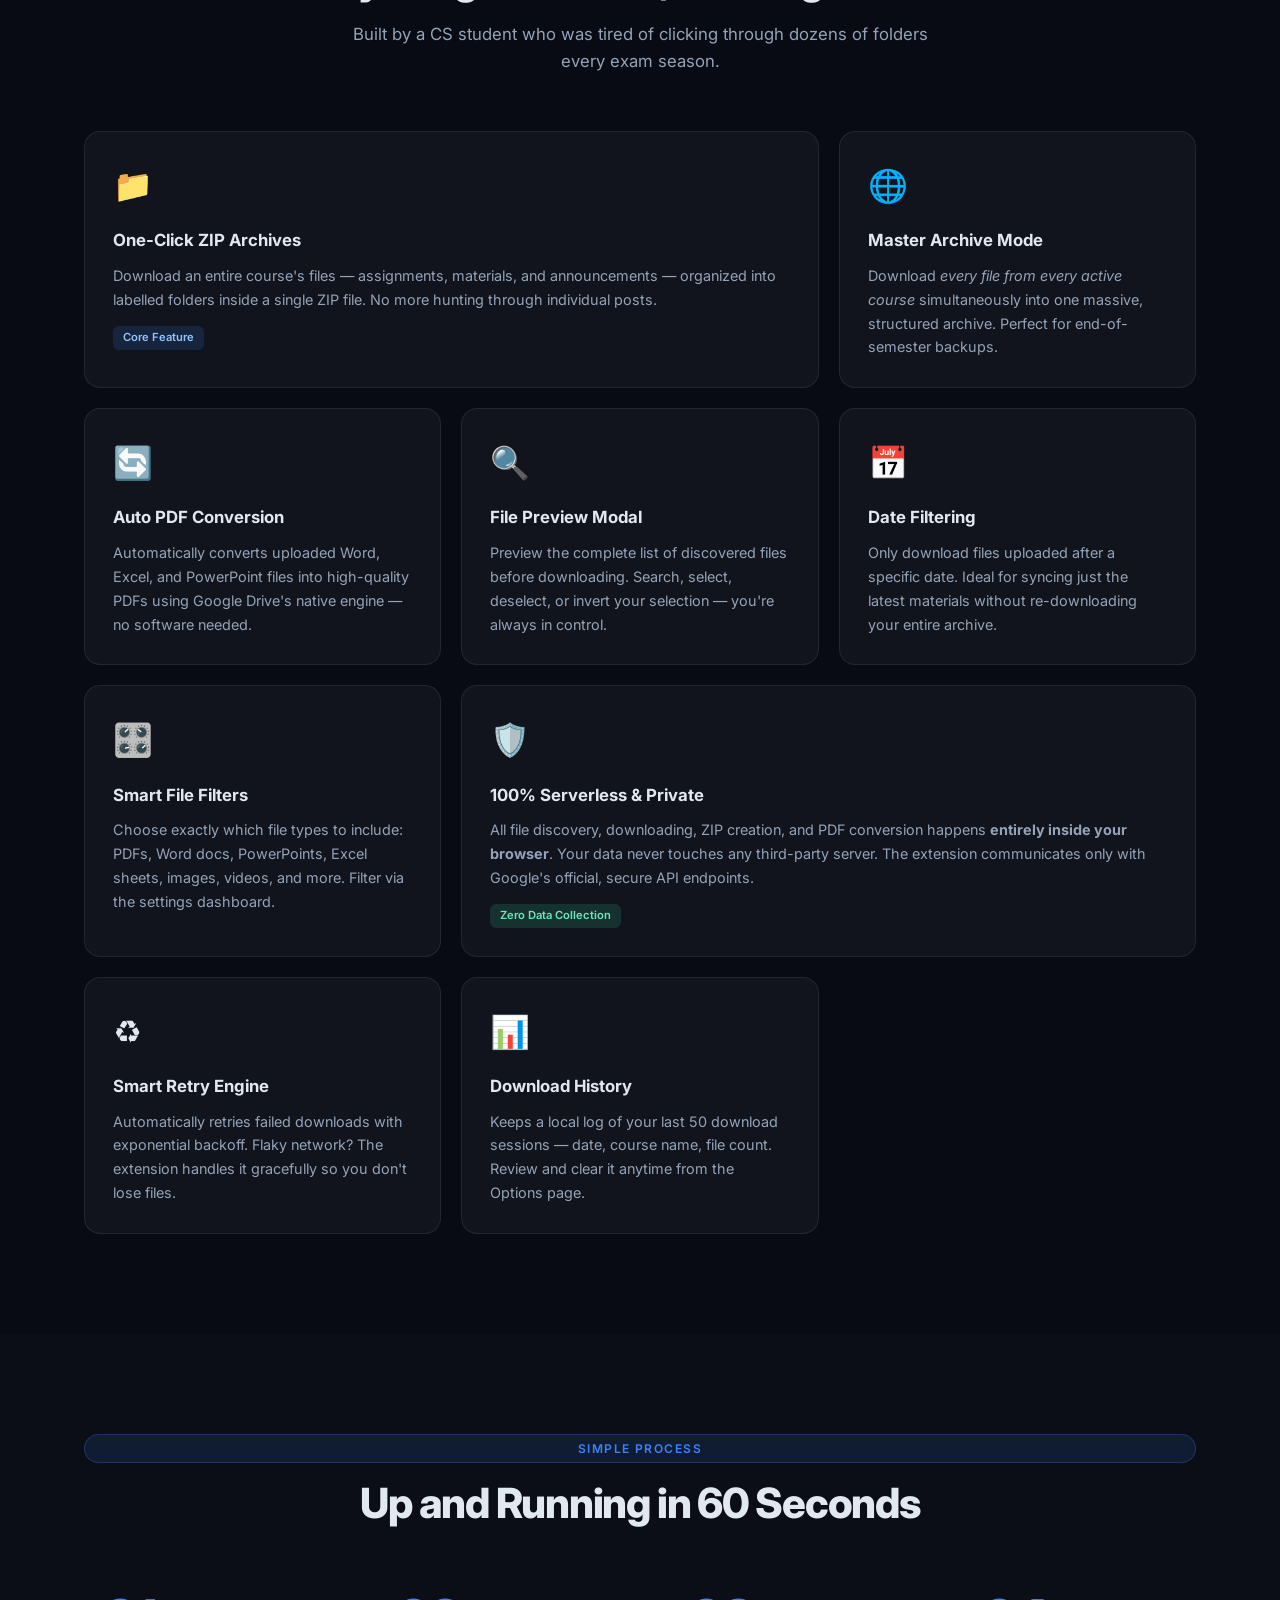
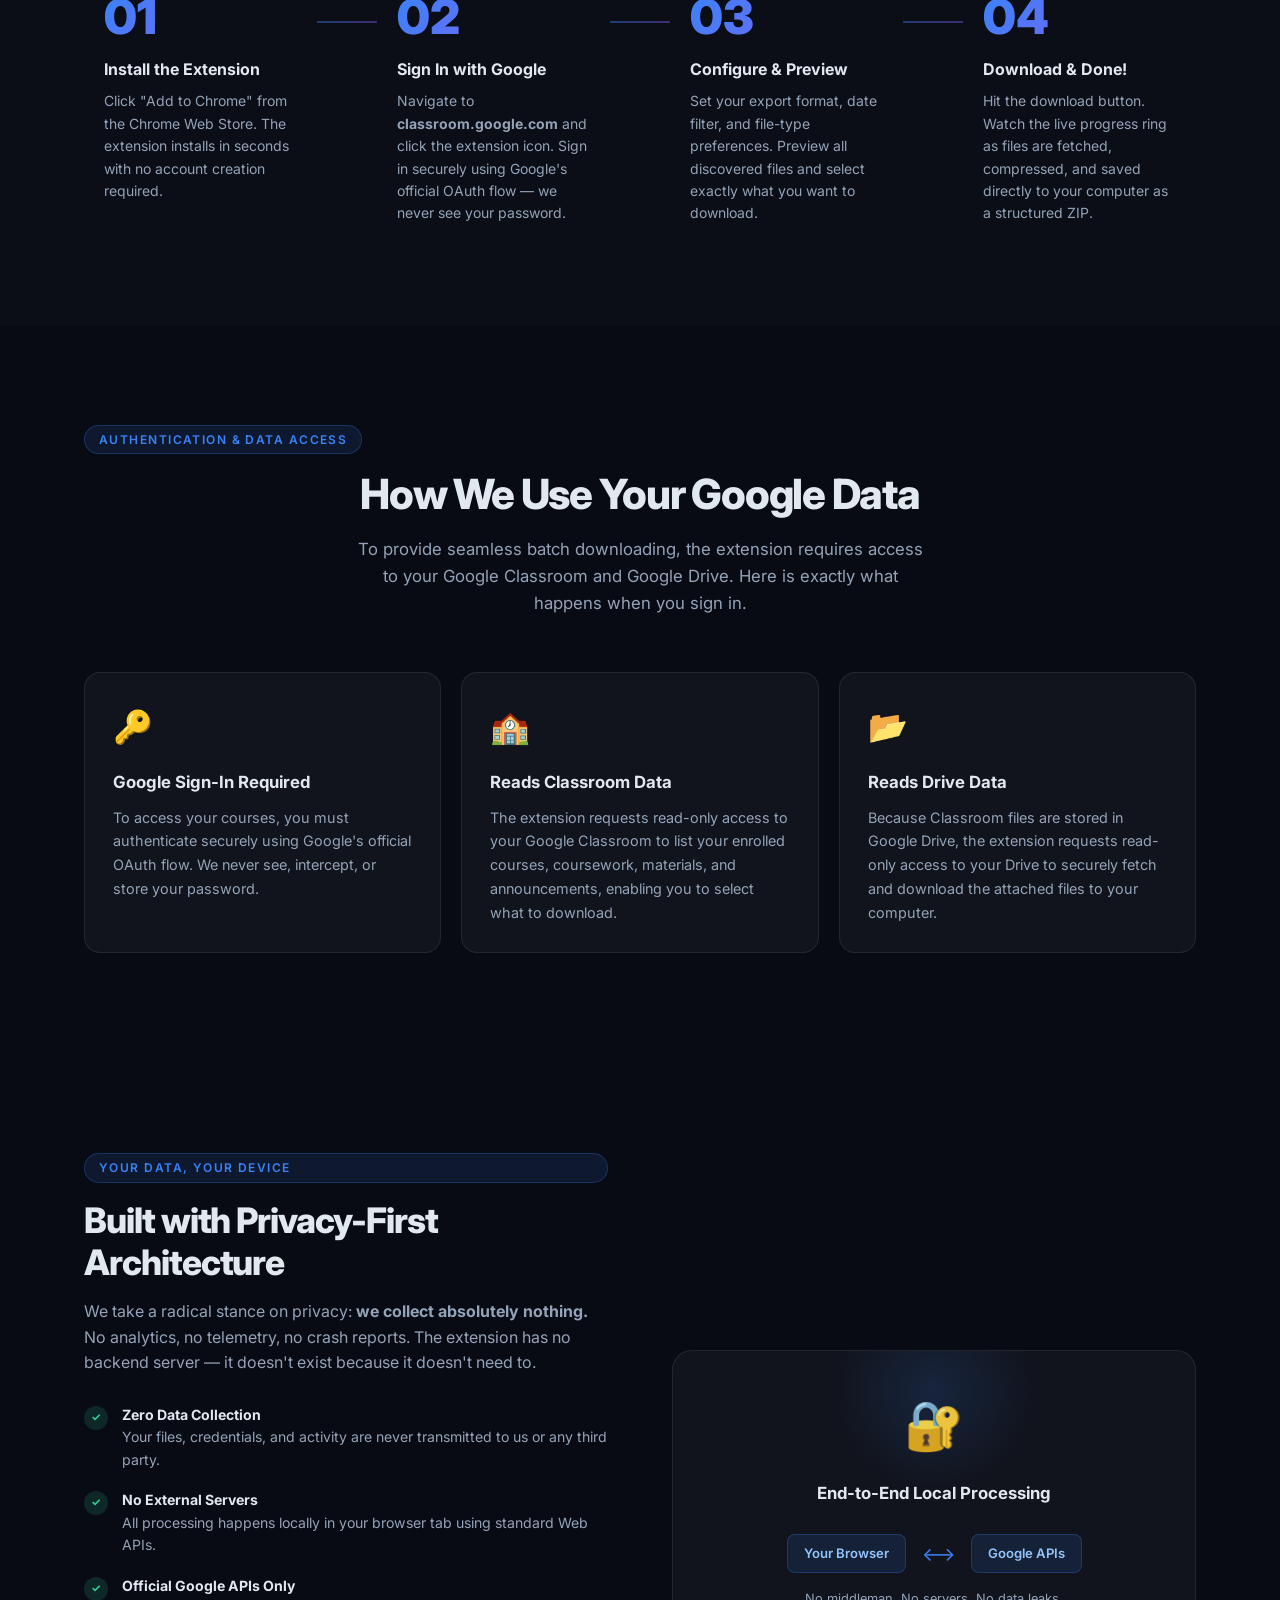
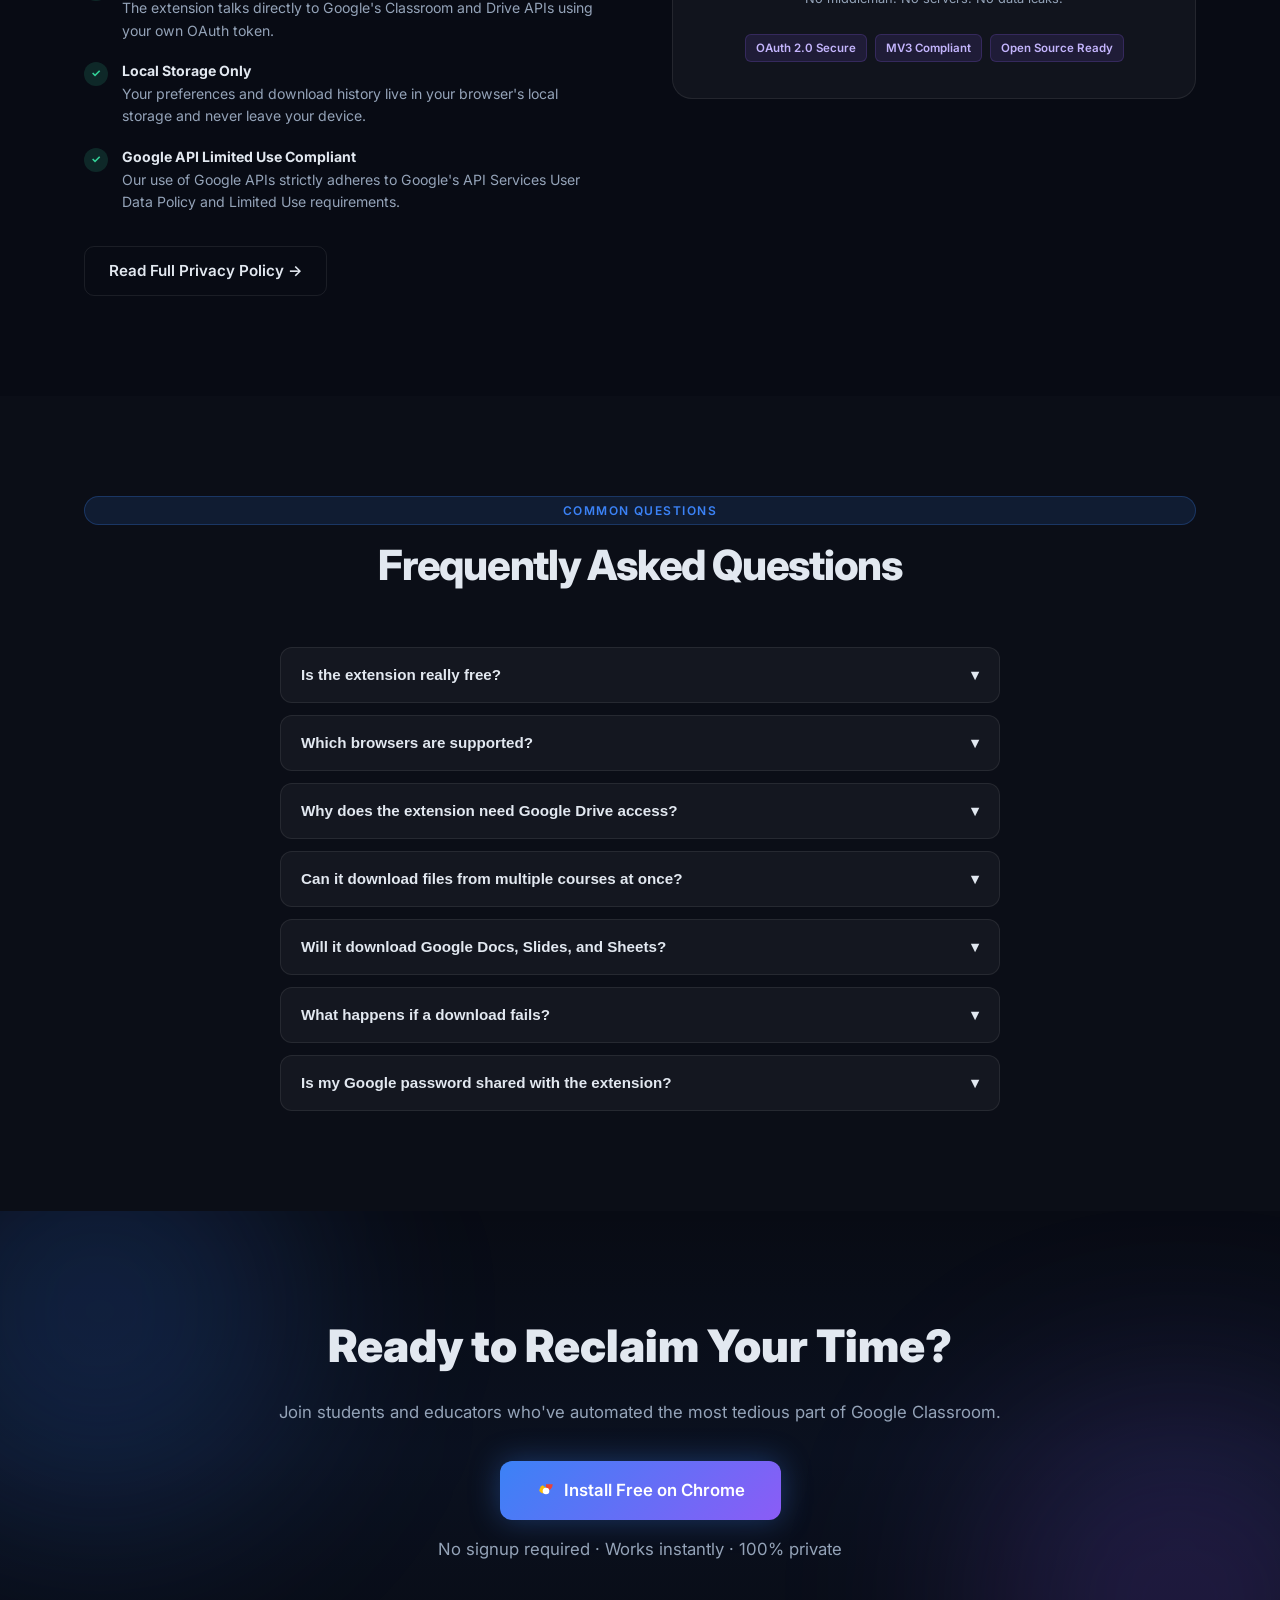
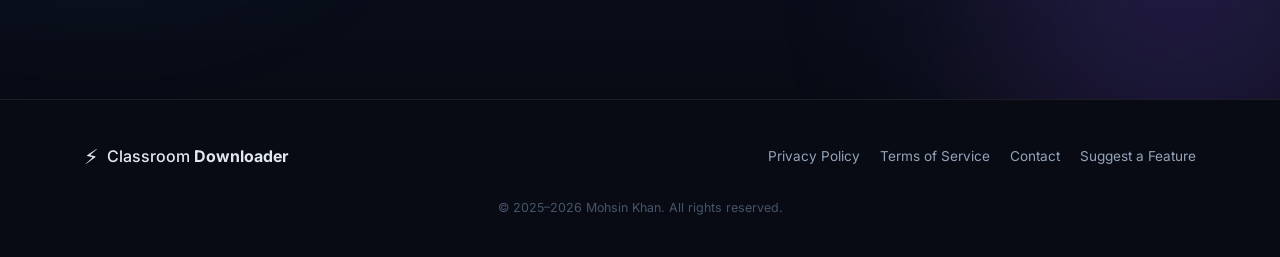
==== commit 445f5290: "Update version to 5.0.2" ====
--- a/home/index.html
+++ b/home/index.html
@@ -51,7 +51,7 @@
     <div class="container hero-content">
       <div class="hero-badge" id="hero-badge">
         <span class="badge-dot"></span>
-        Free Chrome &amp; Edge Extension · v5.0.1
+        Free Chrome &amp; Edge Extension · v5.0.2
       </div>
       <h1 class="hero-title">
         Download All Your<br />
@@ -89,7 +89,7 @@
     <div class="hero-mockup" id="hero-mockup">
       <div class="mockup-card">
         <div class="mockup-header">
-          <span class="mockup-logo">⚡ Classroom Pro <span class="mockup-badge">v5.0.1</span></span>
+          <span class="mockup-logo">⚡ Classroom Pro <span class="mockup-badge">v5.0.2</span></span>
           <div class="mockup-controls">
             <span class="ctrl-dot ctrl-yellow"></span>
             <span class="ctrl-dot ctrl-green"></span>
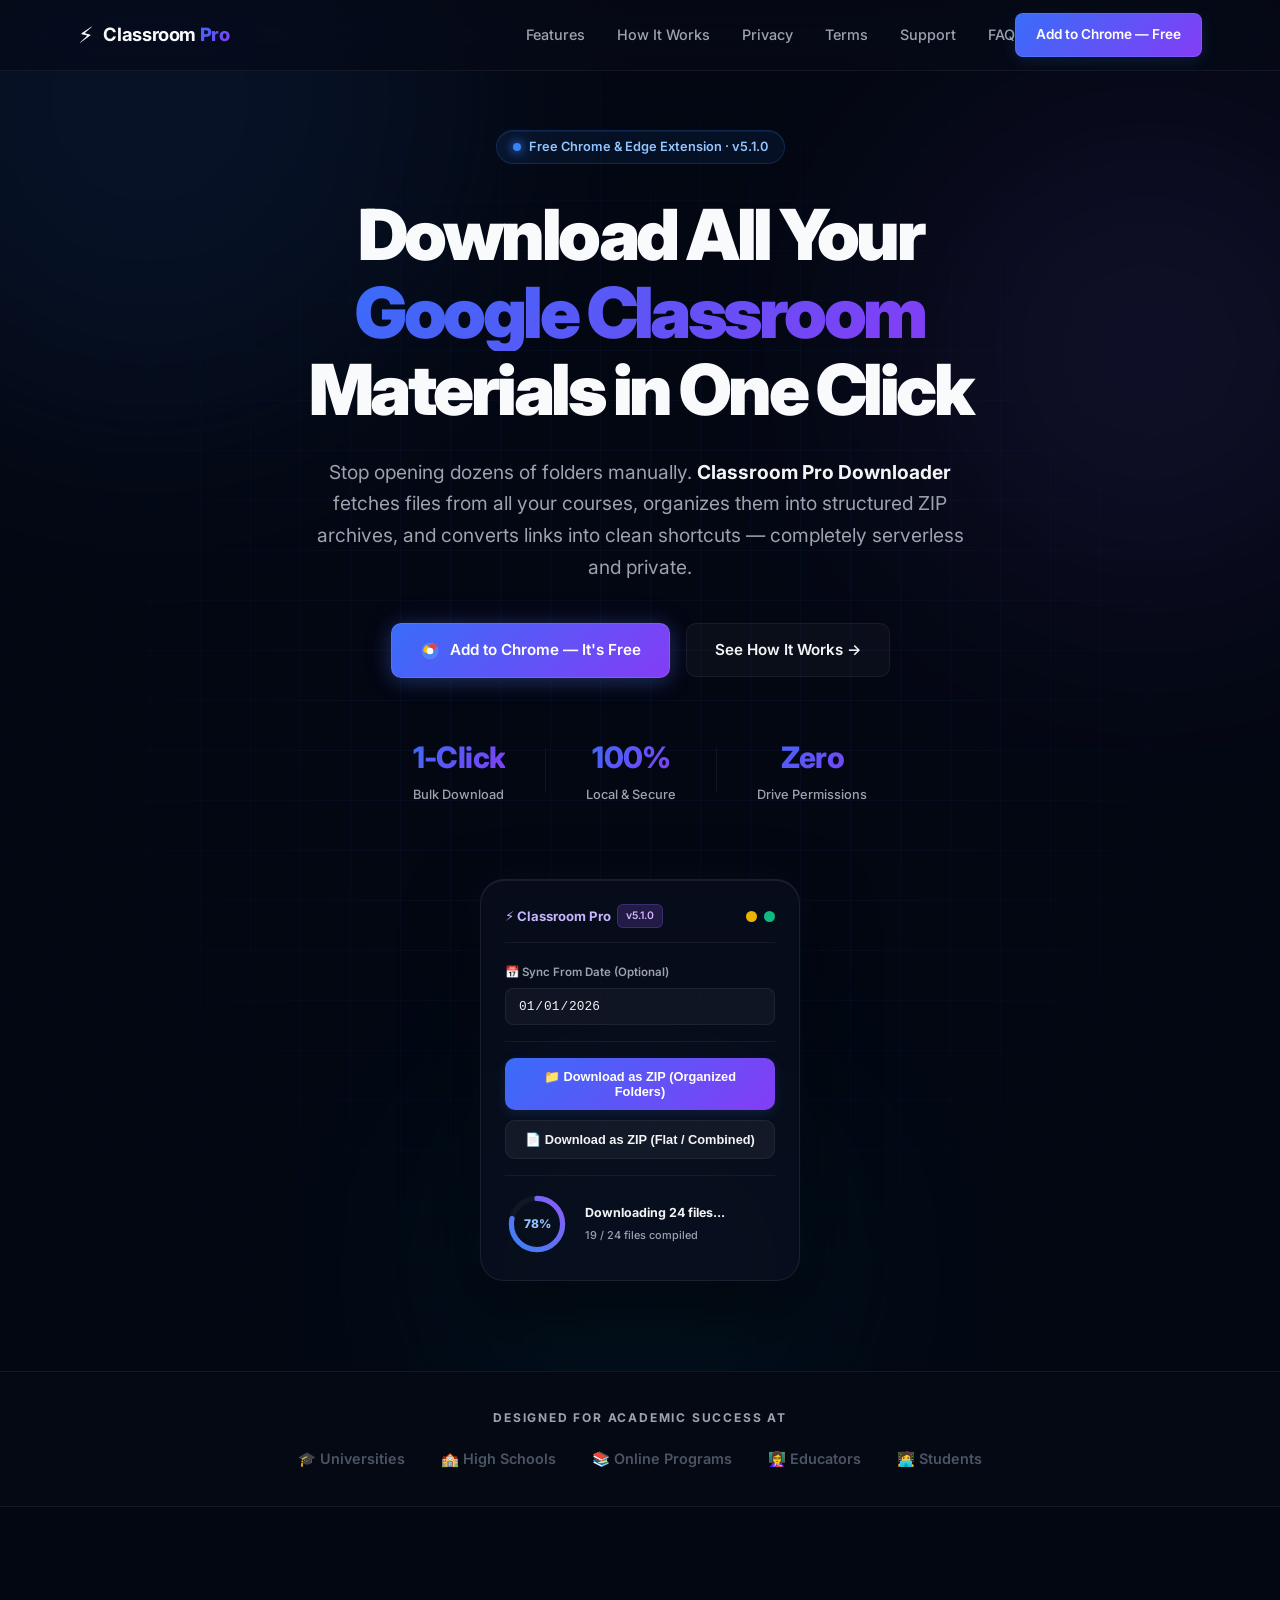
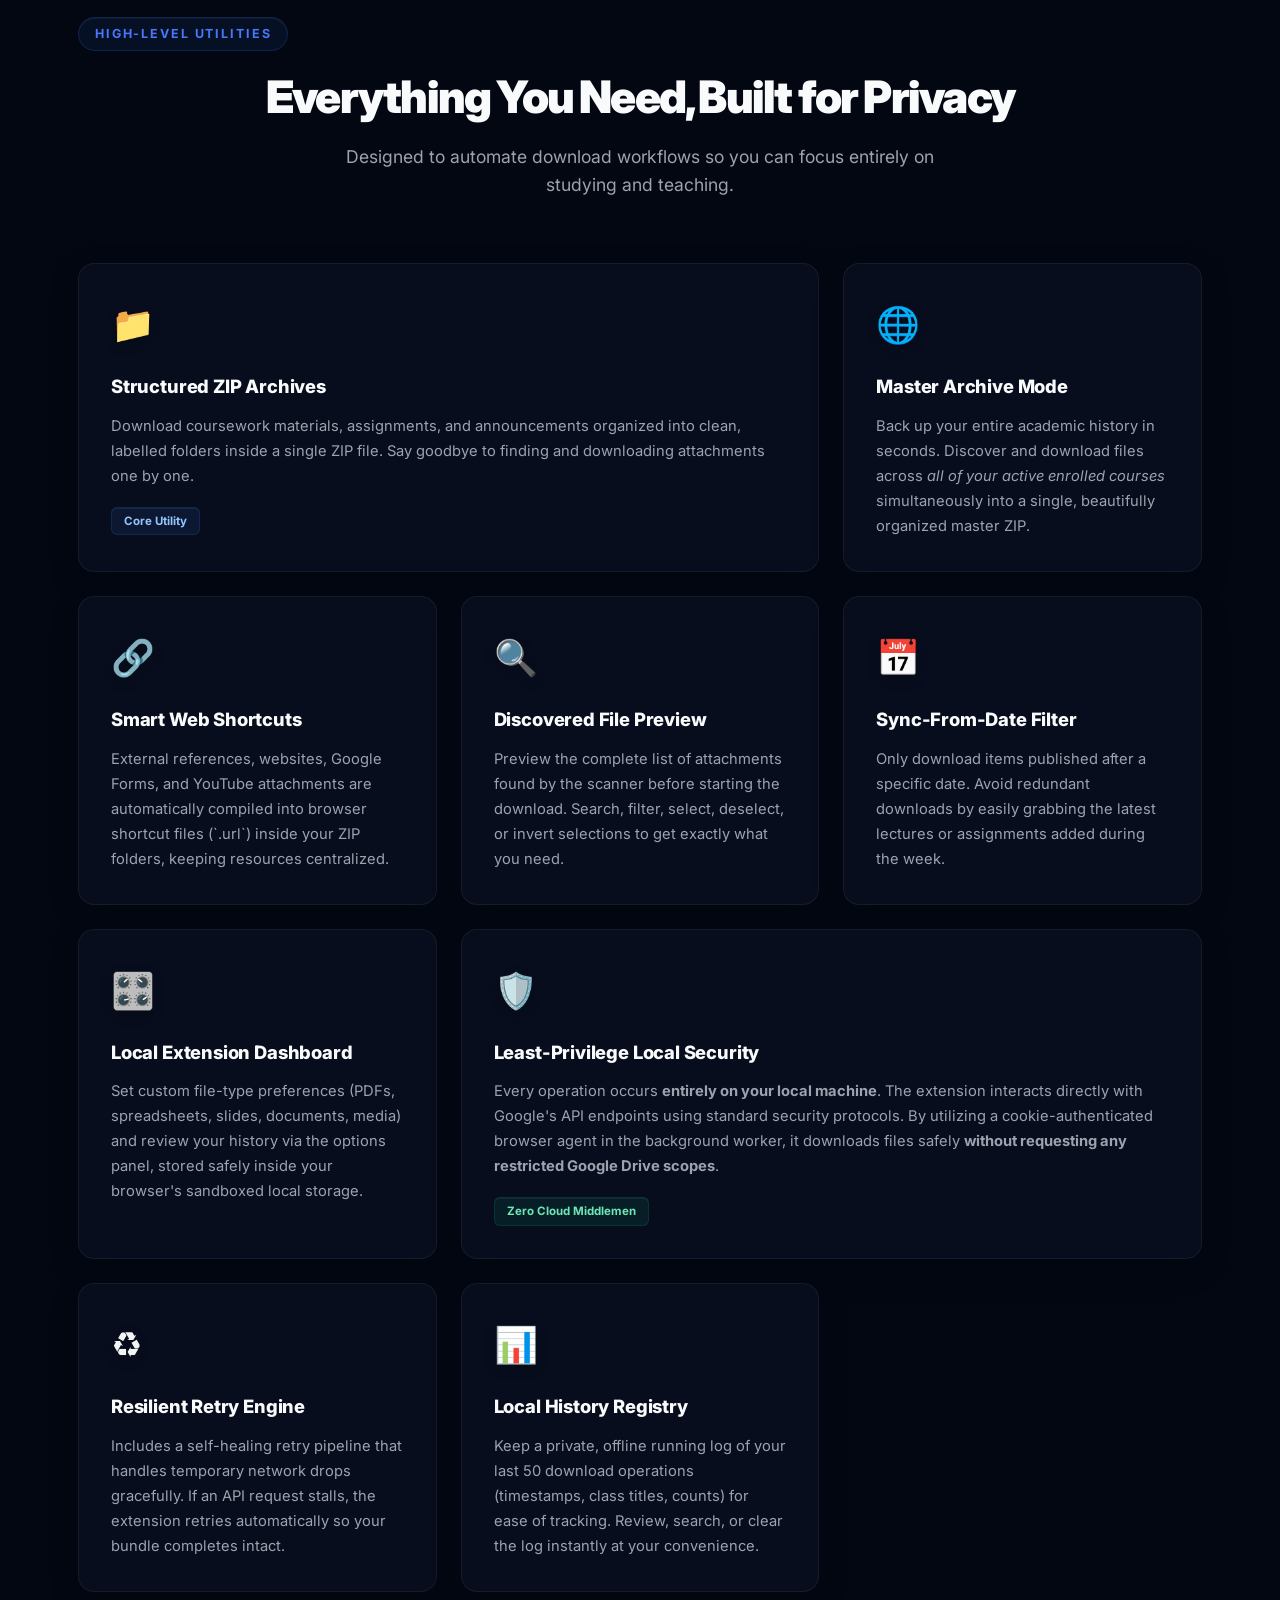
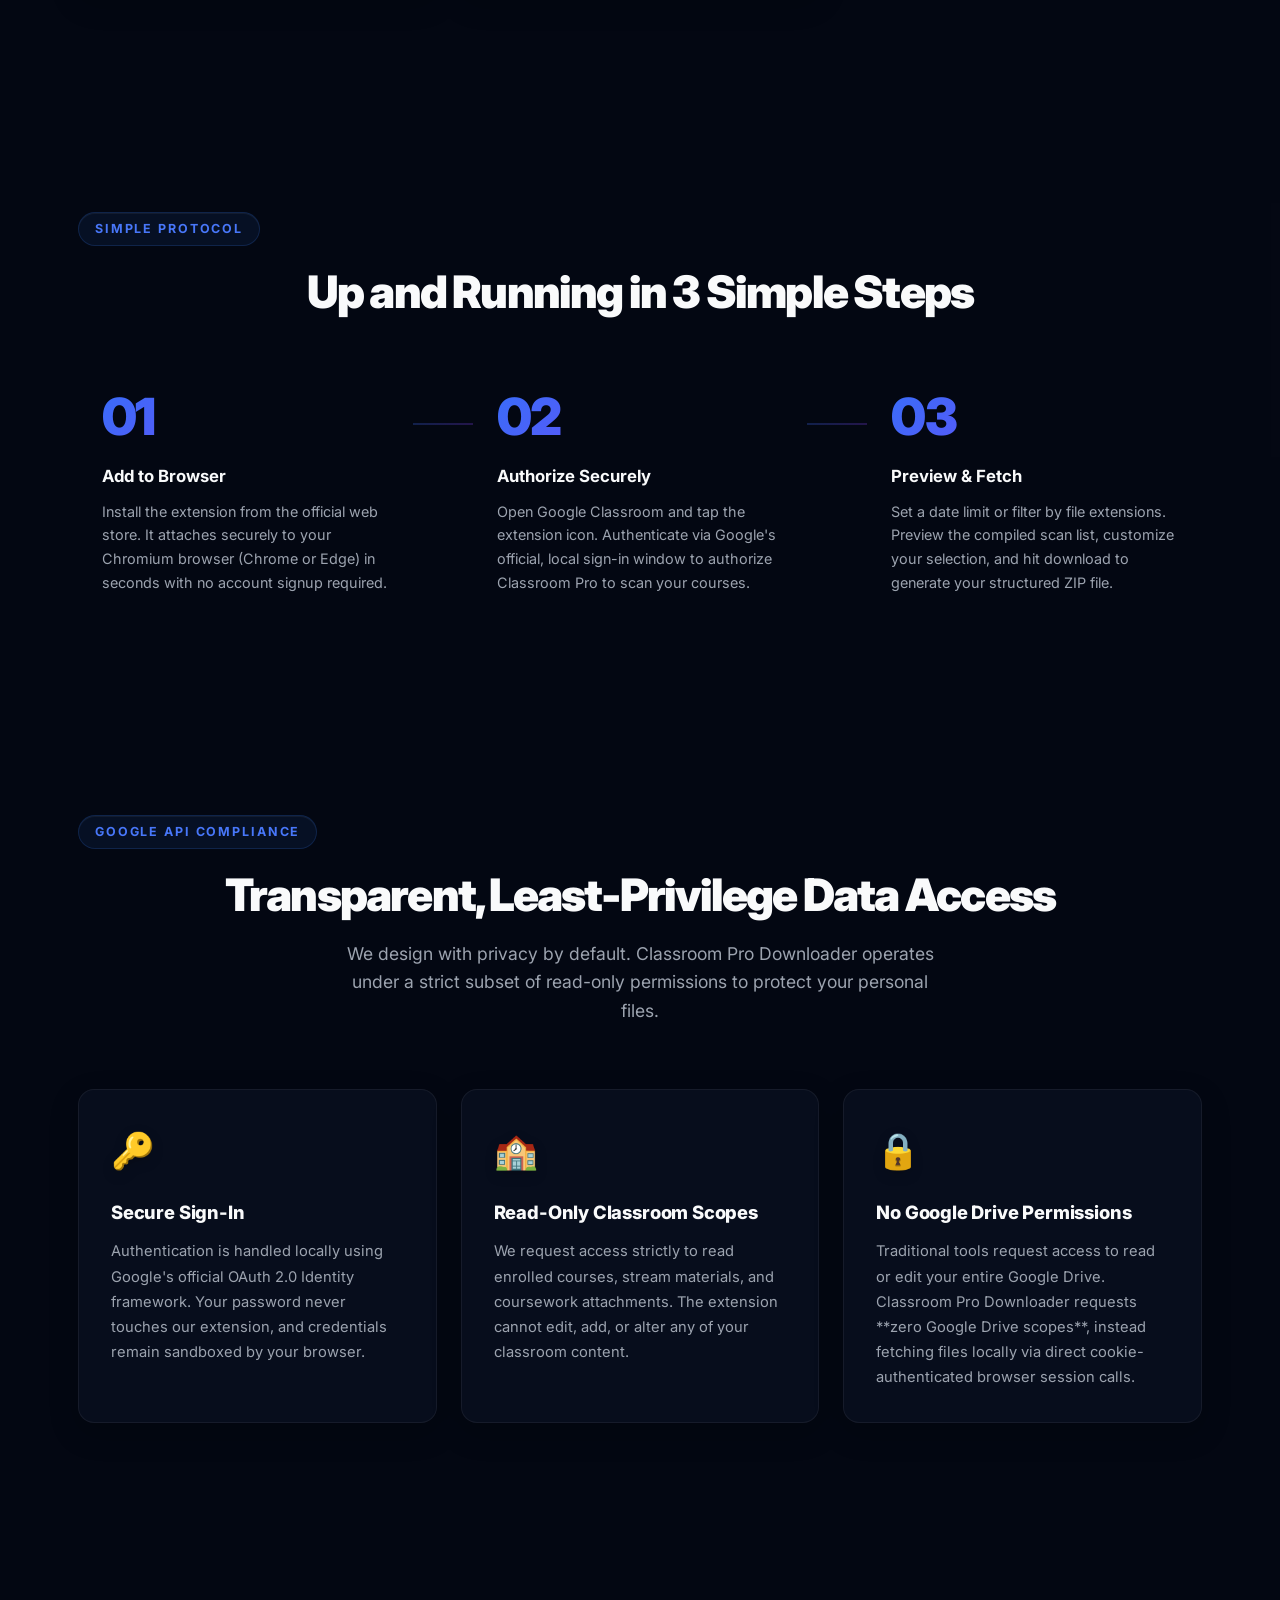
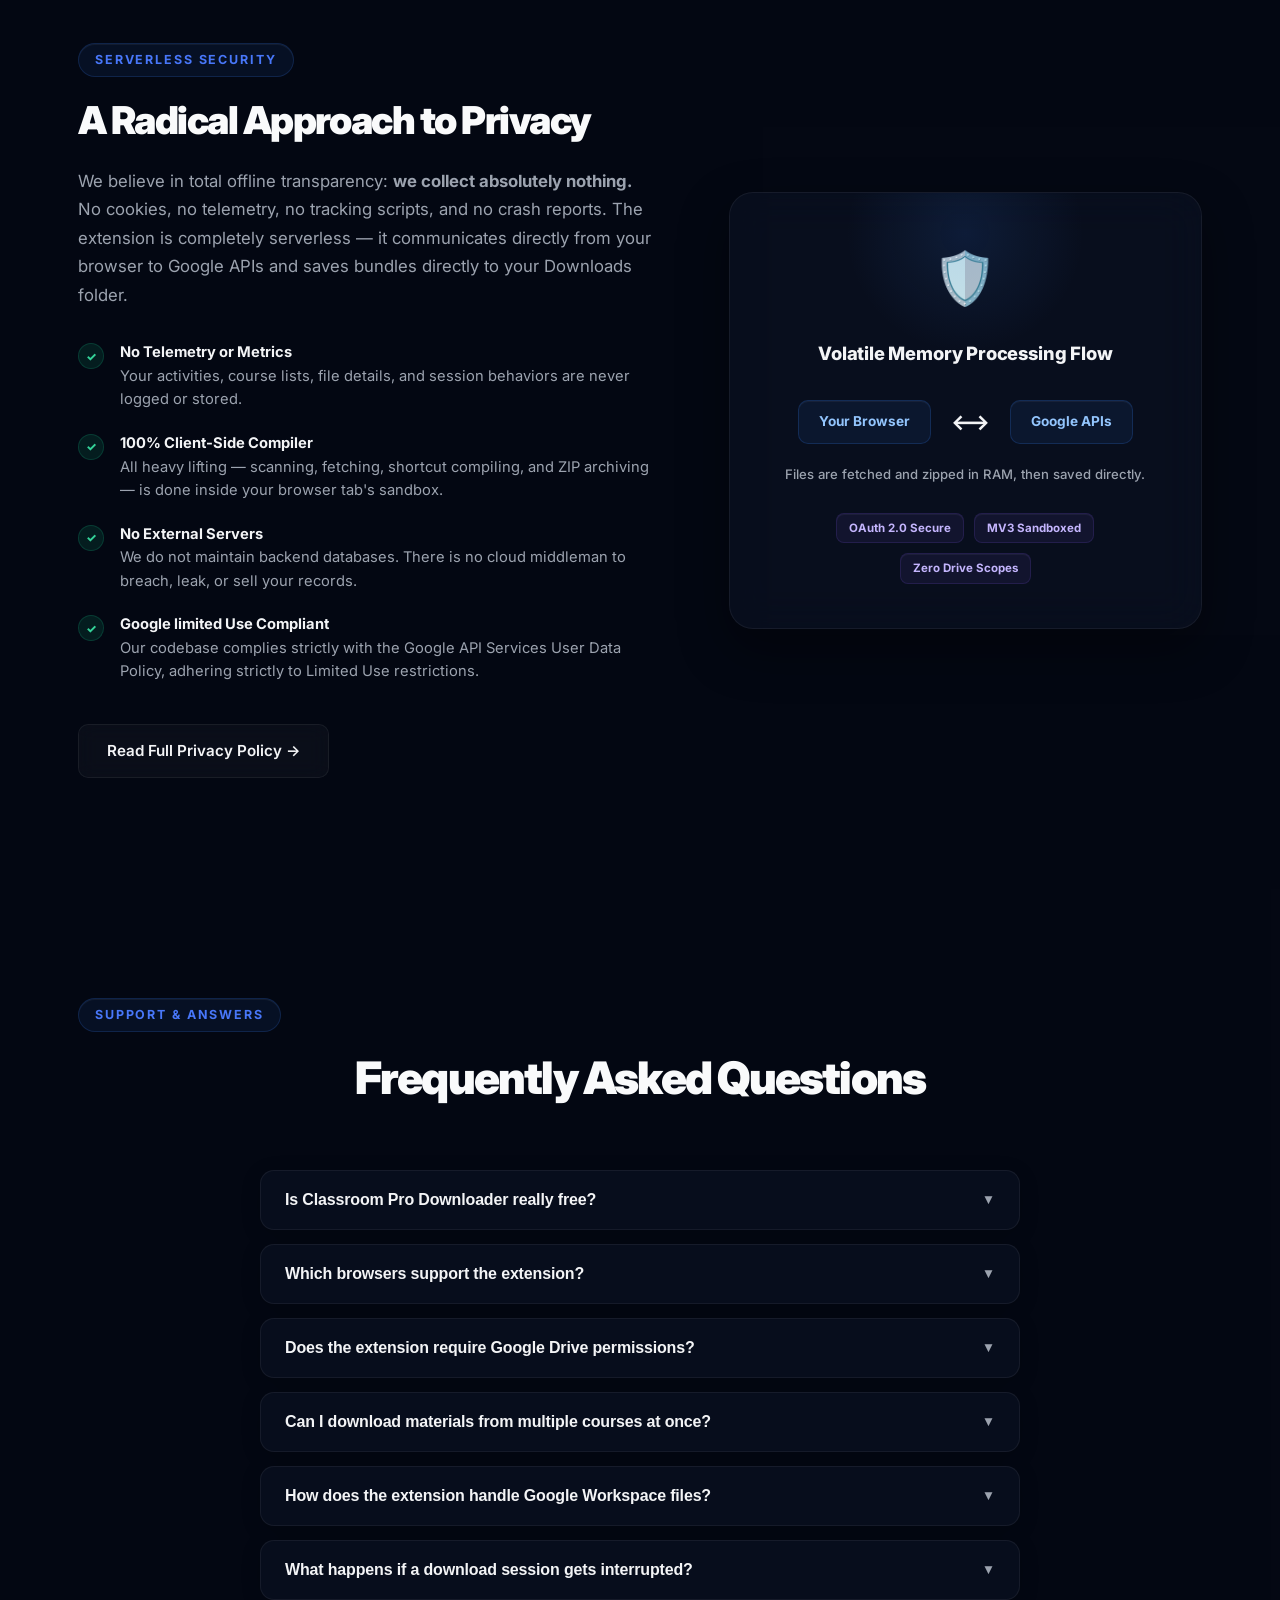
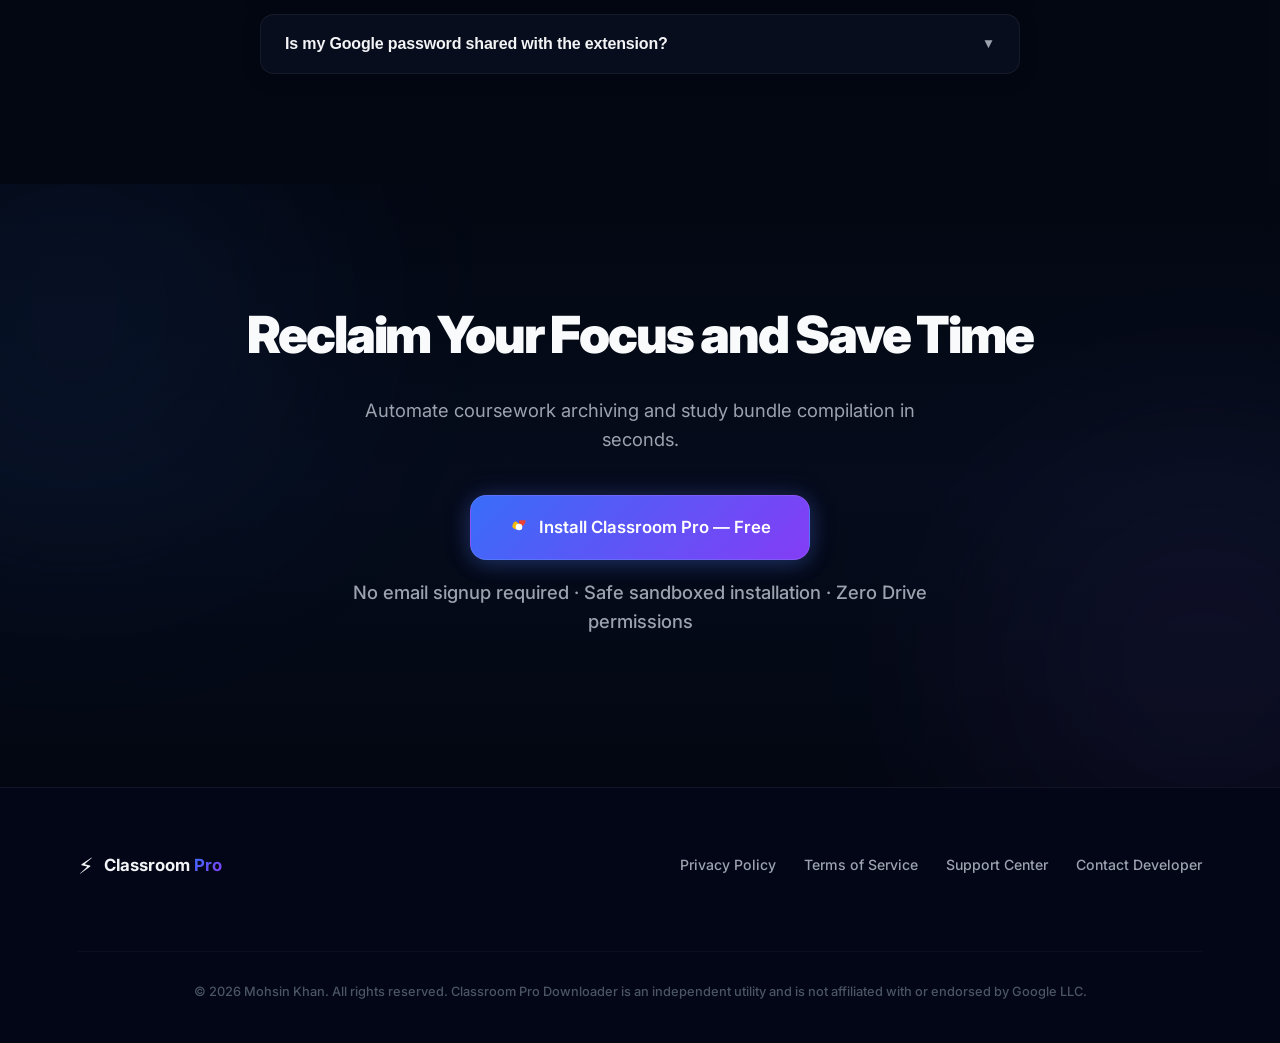
==== commit bc531415: "updated for new version without using restricted scopes" ====
--- a/home/index.html
+++ b/home/index.html
@@ -3,10 +3,10 @@
 <head>
   <meta charset="UTF-8" />
   <meta name="viewport" content="width=device-width, initial-scale=1.0" />
-  <title>Classroom Content Downloader — Batch Download Google Classroom Materials</title>
-  <meta name="description" content="Download and organize all your Google Classroom materials into structured ZIP files with one click. Supports PDF conversion, date filters, and file-type filters. Free Chrome & Edge extension." />
-  <meta property="og:title" content="Classroom Content Downloader" />
-  <meta property="og:description" content="The ultimate productivity extension for students and educators using Google Classroom." />
+  <title>Classroom Pro Downloader — Bulk Download Google Classroom Materials</title>
+  <meta name="description" content="Download and organize all your Google Classroom materials into structured ZIP archives with one click. Supports smart shortcuts, date filters, and zero restricted permission scopes. Secure, client-side, and free." />
+  <meta property="og:title" content="Classroom Pro Downloader" />
+  <meta property="og:description" content="The ultimate bulk download utility for students and educators on Google Classroom. 100% local, serverless, and private." />
   <meta property="og:type" content="website" />
   <link rel="preconnect" href="https://fonts.googleapis.com" />
   <link rel="preconnect" href="https://fonts.gstatic.com" crossorigin />
@@ -20,13 +20,14 @@
     <div class="nav-inner">
       <a href="#" class="nav-logo" id="nav-logo">
         <span class="logo-icon">⚡</span>
-        <span>Classroom <strong>Downloader</strong></span>
+        <span>Classroom <strong>Pro</strong></span>
       </a>
       <ul class="nav-links" id="nav-links">
         <li><a href="#features">Features</a></li>
         <li><a href="#how-it-works">How It Works</a></li>
         <li><a href="/privacy">Privacy</a></li>
         <li><a href="/tos">Terms</a></li>
+        <li><a href="/support">Support</a></li>
         <li><a href="#faq">FAQ</a></li>
       </ul>
       <a href="https://chromewebstore.google.com/detail/classroom-pro-downloader/cplfjpflnhfaggaaakihddomjkhikgik" target="_blank" class="btn btn-nav" id="nav-cta">Add to Chrome — Free</a>
@@ -37,8 +38,9 @@
       <a href="#how-it-works">How It Works</a>
       <a href="/privacy">Privacy</a>
       <a href="/tos">Terms</a>
+      <a href="/support">Support</a>
       <a href="#faq">FAQ</a>
-      <a href="https://chromewebstore.google.com/detail/classroom-pro-downloader/cplfjpflnhfaggaaakihddomjkhikgik" target="_blank" class="btn btn-nav">Add to Chrome</a>
+      <a href="https://chromewebstore.google.com/detail/classroom-pro-downloader/cplfjpflnhfaggaaakihddomjkhikgik" target="_blank" class="btn btn-primary" style="padding: 10px; margin-top: 10px; font-size: 0.85rem; width: 100%;">Add to Chrome</a>
     </div>
   </nav>
 
@@ -51,7 +53,7 @@
     <div class="container hero-content">
       <div class="hero-badge" id="hero-badge">
         <span class="badge-dot"></span>
-        Free Chrome &amp; Edge Extension · v5.0.2
+        Free Chrome &amp; Edge Extension · v5.1.0
       </div>
       <h1 class="hero-title">
         Download All Your<br />
@@ -59,7 +61,7 @@
         Materials in One Click
       </h1>
       <p class="hero-subtitle">
-        Stop clicking through dozens of folders. <strong>Classroom Content Downloader</strong> fetches every file from every course, organizes them into neat ZIP archives, and saves hours of repetitive work — completely free, completely private.
+        Stop opening dozens of folders manually. <strong>Classroom Pro Downloader</strong> fetches files from all your courses, organizes them into structured ZIP archives, and converts links into clean shortcuts — completely serverless and private.
       </p>
       <div class="hero-actions">
         <a href="https://chromewebstore.google.com/detail/classroom-pro-downloader/cplfjpflnhfaggaaakihddomjkhikgik" target="_blank" class="btn btn-primary" id="hero-cta-primary">
@@ -76,33 +78,32 @@
         <div class="stat-divider"></div>
         <div class="stat-item">
           <span class="stat-num">100%</span>
-          <span class="stat-label">Serverless &amp; Private</span>
+          <span class="stat-label">Local &amp; Secure</span>
         </div>
         <div class="stat-divider"></div>
         <div class="stat-item">
-          <span class="stat-num">7</span>
-          <span class="stat-label">File Type Filters</span>
-        </div>
-      </div>
-    </div>
+          <span class="stat-num">Zero</span>
+          <span class="stat-label">Drive Permissions</span>
+        </div>
+      </div>
+    </div>
+    
     <!-- Mock UI Card -->
     <div class="hero-mockup" id="hero-mockup">
       <div class="mockup-card">
         <div class="mockup-header">
-          <span class="mockup-logo">⚡ Classroom Pro <span class="mockup-badge">v5.0.2</span></span>
+          <span class="mockup-logo">⚡ Classroom Pro <span class="mockup-badge">v5.1.0</span></span>
           <div class="mockup-controls">
             <span class="ctrl-dot ctrl-yellow"></span>
             <span class="ctrl-dot ctrl-green"></span>
           </div>
         </div>
         <div class="mockup-body">
-          <div class="mockup-label">📅 Sync From Date</div>
-          <div class="mockup-input">2025-01-01</div>
-          <div class="mockup-label" style="margin-top:10px;">📤 Export Format</div>
-          <div class="mockup-select">PDF (Recommended) ▾</div>
+          <div class="mockup-label">📅 Sync From Date (Optional)</div>
+          <input type="date" class="mockup-input" value="2026-01-01" readonly style="cursor: default;" />
           <div class="mockup-divider"></div>
-          <button class="mockup-btn mockup-btn-primary">📁 Download as ZIP (Organized)</button>
-          <button class="mockup-btn mockup-btn-alt">🌐 Download ALL Courses</button>
+          <button class="mockup-btn mockup-btn-primary" style="cursor: default;">📁 Download as ZIP (Organized Folders)</button>
+          <button class="mockup-btn mockup-btn-alt" style="cursor: default;">📄 Download as ZIP (Flat / Combined)</button>
           <div class="mockup-progress">
             <div class="mockup-ring-wrap">
               <svg class="mockup-ring" viewBox="0 0 80 80">
@@ -113,7 +114,7 @@
             </div>
             <div>
               <div class="mockup-prog-label">Downloading 24 files...</div>
-              <div class="mockup-prog-detail">19 / 24 files processed</div>
+              <div class="mockup-prog-detail">19 / 24 files compiled</div>
             </div>
           </div>
         </div>
@@ -124,11 +125,11 @@
   <!-- ═══════════ TRUSTED BY ═══════════ -->
   <section class="trusted-bar">
     <div class="container">
-      <p class="trusted-label">Built for learners at</p>
+      <p class="trusted-label">Designed for academic success at</p>
       <div class="trusted-logos">
         <span class="trusted-item">🎓 Universities</span>
         <span class="trusted-item">🏫 High Schools</span>
-        <span class="trusted-item">📚 Online Courses</span>
+        <span class="trusted-item">📚 Online Programs</span>
         <span class="trusted-item">👩‍🏫 Educators</span>
         <span class="trusted-item">🧑‍💻 Students</span>
       </div>
@@ -138,65 +139,65 @@
   <!-- ═══════════ FEATURES ═══════════ -->
   <section class="features" id="features">
     <div class="container">
-      <div class="section-label">Powerful Features</div>
-      <h2 class="section-title">Everything You Need, Nothing You Don't</h2>
-      <p class="section-subtitle">Built by a CS student who was tired of clicking through dozens of folders every exam season.</p>
+      <div class="section-label">High-Level Utilities</div>
+      <h2 class="section-title">Everything You Need, Built for Privacy</h2>
+      <p class="section-subtitle">Designed to automate download workflows so you can focus entirely on studying and teaching.</p>
       <div class="features-grid">
 
         <div class="feature-card feature-card-large" id="feat-1">
           <div class="feat-icon-wrap">📁</div>
-          <h3>One-Click ZIP Archives</h3>
-          <p>Download an entire course's files — assignments, materials, and announcements — organized into labelled folders inside a single ZIP file. No more hunting through individual posts.</p>
-          <div class="feat-tag">Core Feature</div>
+          <h3>Structured ZIP Archives</h3>
+          <p>Download coursework materials, assignments, and announcements organized into clean, labelled folders inside a single ZIP file. Say goodbye to finding and downloading attachments one by one.</p>
+          <div class="feat-tag">Core Utility</div>
         </div>
 
         <div class="feature-card" id="feat-2">
           <div class="feat-icon-wrap">🌐</div>
           <h3>Master Archive Mode</h3>
-          <p>Download <em>every file from every active course</em> simultaneously into one massive, structured archive. Perfect for end-of-semester backups.</p>
+          <p>Back up your entire academic history in seconds. Discover and download files across <em>all of your active enrolled courses</em> simultaneously into a single, beautifully organized master ZIP.</p>
         </div>
 
         <div class="feature-card" id="feat-3">
-          <div class="feat-icon-wrap">🔄</div>
-          <h3>Auto PDF Conversion</h3>
-          <p>Automatically converts uploaded Word, Excel, and PowerPoint files into high-quality PDFs using Google Drive's native engine — no software needed.</p>
+          <div class="feat-icon-wrap">🔗</div>
+          <h3>Smart Web Shortcuts</h3>
+          <p>External references, websites, Google Forms, and YouTube attachments are automatically compiled into browser shortcut files (`.url`) inside your ZIP folders, keeping resources centralized.</p>
         </div>
 
         <div class="feature-card" id="feat-4">
           <div class="feat-icon-wrap">🔍</div>
-          <h3>File Preview Modal</h3>
-          <p>Preview the complete list of discovered files before downloading. Search, select, deselect, or invert your selection — you're always in control.</p>
+          <h3>Discovered File Preview</h3>
+          <p>Preview the complete list of attachments found by the scanner before starting the download. Search, filter, select, deselect, or invert selections to get exactly what you need.</p>
         </div>
 
         <div class="feature-card" id="feat-5">
           <div class="feat-icon-wrap">📅</div>
-          <h3>Date Filtering</h3>
-          <p>Only download files uploaded after a specific date. Ideal for syncing just the latest materials without re-downloading your entire archive.</p>
+          <h3>Sync-From-Date Filter</h3>
+          <p>Only download items published after a specific date. Avoid redundant downloads by easily grabbing the latest lectures or assignments added during the week.</p>
         </div>
 
         <div class="feature-card" id="feat-6">
           <div class="feat-icon-wrap">🎛️</div>
-          <h3>Smart File Filters</h3>
-          <p>Choose exactly which file types to include: PDFs, Word docs, PowerPoints, Excel sheets, images, videos, and more. Filter via the settings dashboard.</p>
+          <h3>Local Extension Dashboard</h3>
+          <p>Set custom file-type preferences (PDFs, spreadsheets, slides, documents, media) and review your history via the options panel, stored safely inside your browser's sandboxed local storage.</p>
         </div>
 
         <div class="feature-card feature-card-large" id="feat-7">
           <div class="feat-icon-wrap">🛡️</div>
-          <h3>100% Serverless &amp; Private</h3>
-          <p>All file discovery, downloading, ZIP creation, and PDF conversion happens <strong>entirely inside your browser</strong>. Your data never touches any third-party server. The extension communicates only with Google's official, secure API endpoints.</p>
-          <div class="feat-tag feat-tag-green">Zero Data Collection</div>
+          <h3>Least-Privilege Local Security</h3>
+          <p>Every operation occurs <strong>entirely on your local machine</strong>. The extension interacts directly with Google's API endpoints using standard security protocols. By utilizing a cookie-authenticated browser agent in the background worker, it downloads files safely <strong>without requesting any restricted Google Drive scopes</strong>.</p>
+          <div class="feat-tag feat-tag-green">Zero Cloud Middlemen</div>
         </div>
 
         <div class="feature-card" id="feat-8">
           <div class="feat-icon-wrap">♻️</div>
-          <h3>Smart Retry Engine</h3>
-          <p>Automatically retries failed downloads with exponential backoff. Flaky network? The extension handles it gracefully so you don't lose files.</p>
+          <h3>Resilient Retry Engine</h3>
+          <p>Includes a self-healing retry pipeline that handles temporary network drops gracefully. If an API request stalls, the extension retries automatically so your bundle completes intact.</p>
         </div>
 
         <div class="feature-card" id="feat-9">
           <div class="feat-icon-wrap">📊</div>
-          <h3>Download History</h3>
-          <p>Keeps a local log of your last 50 download sessions — date, course name, file count. Review and clear it anytime from the Options page.</p>
+          <h3>Local History Registry</h3>
+          <p>Keep a private, offline running log of your last 50 download operations (timestamps, class titles, counts) for ease of tracking. Review, search, or clear the log instantly at your convenience.</p>
         </div>
 
       </div>
@@ -206,119 +207,107 @@
   <!-- ═══════════ HOW IT WORKS ═══════════ -->
   <section class="how-it-works" id="how-it-works">
     <div class="container">
-      <div class="section-label">Simple Process</div>
-      <h2 class="section-title">Up and Running in 60 Seconds</h2>
+      <div class="section-label">Simple Protocol</div>
+      <h2 class="section-title">Up and Running in 3 Simple Steps</h2>
       <div class="steps">
         <div class="step" id="step-1">
           <div class="step-num">01</div>
           <div class="step-content">
-            <h3>Install the Extension</h3>
-            <p>Click "Add to Chrome" from the Chrome Web Store. The extension installs in seconds with no account creation required.</p>
+            <h3>Add to Browser</h3>
+            <p>Install the extension from the official web store. It attaches securely to your Chromium browser (Chrome or Edge) in seconds with no account signup required.</p>
           </div>
         </div>
         <div class="step-connector"></div>
         <div class="step" id="step-2">
           <div class="step-num">02</div>
           <div class="step-content">
-            <h3>Sign In with Google</h3>
-            <p>Navigate to <strong>classroom.google.com</strong> and click the extension icon. Sign in securely using Google's official OAuth flow — we never see your password.</p>
+            <h3>Authorize Securely</h3>
+            <p>Open Google Classroom and tap the extension icon. Authenticate via Google's official, local sign-in window to authorize Classroom Pro to scan your courses.</p>
           </div>
         </div>
         <div class="step-connector"></div>
         <div class="step" id="step-3">
           <div class="step-num">03</div>
           <div class="step-content">
-            <h3>Configure &amp; Preview</h3>
-            <p>Set your export format, date filter, and file-type preferences. Preview all discovered files and select exactly what you want to download.</p>
-          </div>
-        </div>
-        <div class="step-connector"></div>
-        <div class="step" id="step-4">
-          <div class="step-num">04</div>
-          <div class="step-content">
-            <h3>Download &amp; Done!</h3>
-            <p>Hit the download button. Watch the live progress ring as files are fetched, compressed, and saved directly to your computer as a structured ZIP.</p>
-          </div>
-        </div>
-      </div>
-    </div>
-  </section>
-
-  <!-- ═══════════ GOOGLE DATA USAGE ═══════════ -->
+            <h3>Preview &amp; Fetch</h3>
+            <p>Set a date limit or filter by file extensions. Preview the compiled scan list, customize your selection, and hit download to generate your structured ZIP file.</p>
+          </div>
+        </div>
+      </div>
+    </div>
+  </section>
+
+  <!-- ═══════════ DATA USAGE INTEGRATION ═══════════ -->
   <section class="data-usage-section" id="google-integration">
     <div class="container">
-      <div class="section-label">Authentication & Data Access</div>
-      <h2 class="section-title">How We Use Your Google Data</h2>
-      <p class="section-subtitle">To provide seamless batch downloading, the extension requires access to your Google Classroom and Google Drive. Here is exactly what happens when you sign in.</p>
+      <div class="section-label">Google API Compliance</div>
+      <h2 class="section-title">Transparent, Least-Privilege Data Access</h2>
+      <p class="section-subtitle">We design with privacy by default. Classroom Pro Downloader operates under a strict subset of read-only permissions to protect your personal files.</p>
       
       <div class="features-grid">
         <div class="feature-card">
           <div class="feat-icon-wrap">🔑</div>
-          <h3>Google Sign-In Required</h3>
-          <p>To access your courses, you must authenticate securely using Google's official OAuth flow. We never see, intercept, or store your password.</p>
+          <h3>Secure Sign-In</h3>
+          <p>Authentication is handled locally using Google's official OAuth 2.0 Identity framework. Your password never touches our extension, and credentials remain sandboxed by your browser.</p>
         </div>
 
         <div class="feature-card">
           <div class="feat-icon-wrap">🏫</div>
-          <h3>Reads Classroom Data</h3>
-          <p>The extension requests read-only access to your Google Classroom to list your enrolled courses, coursework, materials, and announcements, enabling you to select what to download.</p>
+          <h3>Read-Only Classroom Scopes</h3>
+          <p>We request access strictly to read enrolled courses, stream materials, and coursework attachments. The extension cannot edit, add, or alter any of your classroom content.</p>
         </div>
 
         <div class="feature-card">
-          <div class="feat-icon-wrap">📂</div>
-          <h3>Reads Drive Data</h3>
-          <p>Because Classroom files are stored in Google Drive, the extension requests read-only access to your Drive to securely fetch and download the attached files to your computer.</p>
-        </div>
-      </div>
-    </div>
-  </section>
-
-  <!-- ═══════════ PRIVACY ═══════════ -->
+          <div class="feat-icon-wrap">🔒</div>
+          <h3>No Google Drive Permissions</h3>
+          <p>Traditional tools request access to read or edit your entire Google Drive. Classroom Pro Downloader requests **zero Google Drive scopes**, instead fetching files locally via direct cookie-authenticated browser session calls.</p>
+        </div>
+      </div>
+    </div>
+  </section>
+
+  <!-- ═══════════ PRIVACY ARCHITECTURE ═══════════ -->
   <section class="privacy-section" id="privacy">
     <div class="container">
       <div class="privacy-grid">
         <div class="privacy-text">
-          <div class="section-label">Your Data, Your Device</div>
-          <h2 class="section-title" style="text-align:left;">Built with Privacy-First Architecture</h2>
-          <p>We take a radical stance on privacy: <strong>we collect absolutely nothing.</strong> No analytics, no telemetry, no crash reports. The extension has no backend server — it doesn't exist because it doesn't need to.</p>
+          <div class="section-label">Serverless Security</div>
+          <h2 class="section-title">A Radical Approach to Privacy</h2>
+          <p>We believe in total offline transparency: <strong>we collect absolutely nothing.</strong> No cookies, no telemetry, no tracking scripts, and no crash reports. The extension is completely serverless — it communicates directly from your browser to Google APIs and saves bundles directly to your Downloads folder.</p>
           <ul class="privacy-list">
             <li>
               <span class="privacy-check">✓</span>
-              <div><strong>Zero Data Collection</strong><br/>Your files, credentials, and activity are never transmitted to us or any third party.</div>
+              <div><strong>No Telemetry or Metrics</strong><br/>Your activities, course lists, file details, and session behaviors are never logged or stored.</div>
             </li>
             <li>
               <span class="privacy-check">✓</span>
-              <div><strong>No External Servers</strong><br/>All processing happens locally in your browser tab using standard Web APIs.</div>
+              <div><strong>100% Client-Side Compiler</strong><br/>All heavy lifting — scanning, fetching, shortcut compiling, and ZIP archiving — is done inside your browser tab's sandbox.</div>
             </li>
             <li>
               <span class="privacy-check">✓</span>
-              <div><strong>Official Google APIs Only</strong><br/>The extension talks directly to Google's Classroom and Drive APIs using your own OAuth token.</div>
+              <div><strong>No External Servers</strong><br/>We do not maintain backend databases. There is no cloud middleman to breach, leak, or sell your records.</div>
             </li>
             <li>
               <span class="privacy-check">✓</span>
-              <div><strong>Local Storage Only</strong><br/>Your preferences and download history live in your browser's local storage and never leave your device.</div>
-            </li>
-            <li>
-              <span class="privacy-check">✓</span>
-              <div><strong>Google API Limited Use Compliant</strong><br/>Our use of Google APIs strictly adheres to Google's API Services User Data Policy and Limited Use requirements.</div>
+              <div><strong>Google limited Use Compliant</strong><br/>Our codebase complies strictly with the Google API Services User Data Policy, adhering strictly to Limited Use restrictions.</div>
             </li>
           </ul>
           <a href="/privacy" class="btn btn-ghost" id="privacy-policy-link">Read Full Privacy Policy →</a>
         </div>
         <div class="privacy-visual">
           <div class="privacy-card">
-            <div class="pcard-icon">🔐</div>
-            <div class="pcard-title">End-to-End Local Processing</div>
+            <div class="pcard-icon">🛡️</div>
+            <div class="pcard-title">Volatile Memory Processing Flow</div>
             <div class="pcard-flow">
               <div class="pcard-node">Your Browser</div>
               <div class="pcard-arrow">⟷</div>
               <div class="pcard-node">Google APIs</div>
             </div>
-            <div class="pcard-note">No middleman. No servers. No data leaks.</div>
+            <div class="pcard-note">Files are fetched and zipped in RAM, then saved directly.</div>
             <div class="pcard-badges">
               <span class="pcard-badge">OAuth 2.0 Secure</span>
-              <span class="pcard-badge">MV3 Compliant</span>
-              <span class="pcard-badge">Open Source Ready</span>
+              <span class="pcard-badge">MV3 Sandboxed</span>
+              <span class="pcard-badge">Zero Drive Scopes</span>
             </div>
           </div>
         </div>
@@ -326,64 +315,64 @@
     </div>
   </section>
 
-  <!-- ═══════════ FAQ ═══════════ -->
+  <!-- ═══════════ FAQ Accordion ═══════════ -->
   <section class="faq-section" id="faq">
     <div class="container">
-      <div class="section-label">Common Questions</div>
+      <div class="section-label">Support &amp; Answers</div>
       <h2 class="section-title">Frequently Asked Questions</h2>
       <div class="faq-list" id="faq-list">
 
         <div class="faq-item" id="faq-1">
-          <button class="faq-q">Is the extension really free? <span class="faq-arrow">▾</span></button>
-          <div class="faq-a">Yes, completely. There are no premium tiers, no subscription fees, and no hidden costs. The extension is free to install and use indefinitely.</div>
+          <button class="faq-q">Is Classroom Pro Downloader really free? <span class="faq-arrow">▼</span></button>
+          <div class="faq-a">Yes, completely. There are no registration forms, no payment blocks, and no premium features. Once installed, the extension is yours to use without limitations or ads.</div>
         </div>
 
         <div class="faq-item" id="faq-2">
-          <button class="faq-q">Which browsers are supported? <span class="faq-arrow">▾</span></button>
-          <div class="faq-a">The extension is compatible with Google Chrome and Microsoft Edge (and any other Chromium-based browser that supports the Chrome Web Store). Firefox is not currently supported.</div>
+          <button class="faq-q">Which browsers support the extension? <span class="faq-arrow">▼</span></button>
+          <div class="faq-a">The extension is engineered for Google Chrome and Microsoft Edge, as well as any standard Chromium-based browser supporting Chrome Web Store extensions.</div>
         </div>
 
         <div class="faq-item" id="faq-3">
-          <button class="faq-q">Why does the extension need Google Drive access? <span class="faq-arrow">▾</span></button>
-          <div class="faq-a">Google Classroom materials are stored in Google Drive. The <code>drive.readonly</code> scope is required to fetch and download files. The <code>drive.file</code> scope is used exclusively to temporarily create a Google Doc copy of uploaded MS Office files for PDF conversion — the temporary copy is deleted immediately after the PDF is exported.</div>
+          <button class="faq-q">Does the extension require Google Drive permissions? <span class="faq-arrow">▼</span></button>
+          <div class="faq-a">No. Traditional scrapers request permissions to view and manage all files in your Google Drive (restricted scopes). Classroom Pro Downloader uses a custom browser session request in its background script that downloads attachments safely using your active Google session, requiring <strong>zero Google Drive scopes</strong>. This keeps your entire Drive private.</div>
         </div>
 
         <div class="faq-item" id="faq-4">
-          <button class="faq-q">Can it download files from multiple courses at once? <span class="faq-arrow">▾</span></button>
-          <div class="faq-a">Yes! The "Master Archive Mode" downloads materials from all of your active enrolled courses simultaneously, organized into a single ZIP file with sub-folders per course and assignment.</div>
+          <button class="faq-q">Can I download materials from multiple courses at once? <span class="faq-arrow">▼</span></button>
+          <div class="faq-a">Yes! When launched from the main Google Classroom dashboard, the extension enters "Master Archive Mode," letting you check, scan, and download materials from all your active enrolled courses simultaneously into a single master archive.</div>
         </div>
 
         <div class="faq-item" id="faq-5">
-          <button class="faq-q">Will it download Google Docs, Slides, and Sheets? <span class="faq-arrow">▾</span></button>
-          <div class="faq-a">Yes. Google Workspace files (Docs, Slides, Sheets, Drawings) are automatically exported during the download. You can choose to export them as PDFs or as their native Office format (DOCX, PPTX, XLSX) from the export format dropdown.</div>
+          <button class="faq-q">How does the extension handle Google Workspace files? <span class="faq-arrow">▼</span></button>
+          <div class="faq-a">Google Workspace files (Docs, Slides, Sheets) do not contain traditional download formats. The extension detects these and automatically converts them into easy-to-use web shortcuts (`.url` files) inside your ZIP folders, allowing you to open them instantly in your browser.</div>
         </div>
 
         <div class="faq-item" id="faq-6">
-          <button class="faq-q">What happens if a download fails? <span class="faq-arrow">▾</span></button>
-          <div class="faq-a">The extension has a built-in smart retry engine that automatically retries failed downloads up to 3 times with exponential backoff. If a file ultimately fails, it's logged and the rest of the download continues uninterrupted.</div>
+          <button class="faq-q">What happens if a download session gets interrupted? <span class="faq-arrow">▼</span></button>
+          <div class="faq-a">The extension includes an automatic, exponential backoff retry agent. If a download fails due to an unstable network or minor server errors, it will retried up to 3 times in the background before moving to the next item.</div>
         </div>
 
         <div class="faq-item" id="faq-7">
-          <button class="faq-q">Is my Google password shared with the extension? <span class="faq-arrow">▾</span></button>
-          <div class="faq-a">Absolutely not. Authentication is handled entirely by Google's official OAuth 2.0 system via the Chrome Identity API. We never see, receive, or store your Google credentials.</div>
-        </div>
-
-      </div>
-    </div>
-  </section>
-
-  <!-- ═══════════ CTA BANNER ═══════════ -->
+          <button class="faq-q">Is my Google password shared with the extension? <span class="faq-arrow">▼</span></button>
+          <div class="faq-a">No. The extension relies on Google's official, standard OAuth 2.0 flow mediated entirely by the browser's built-in Identity API. We never see, receive, or store your passwords.</div>
+        </div>
+
+      </div>
+    </div>
+  </section>
+
+  <!-- ═══════════ FINAL CALL TO ACTION ═══════════ -->
   <section class="cta-banner" id="cta-banner">
     <div class="cta-orb cta-orb-1"></div>
     <div class="cta-orb cta-orb-2"></div>
     <div class="container cta-inner">
-      <h2>Ready to Reclaim Your Time?</h2>
-      <p>Join students and educators who've automated the most tedious part of Google Classroom.</p>
+      <h2>Reclaim Your Focus and Save Time</h2>
+      <p>Automate coursework archiving and study bundle compilation in seconds.</p>
       <a href="https://chromewebstore.google.com/detail/classroom-pro-downloader/cplfjpflnhfaggaaakihddomjkhikgik" target="_blank" class="btn btn-primary btn-large" id="cta-final">
         <svg width="20" height="20" viewBox="0 0 48 48" fill="none"><path d="M24 8h16a16 16 0 0 1-8 13.86L24 16z" fill="#EA4335"/><path d="M8 24a16 16 0 0 1 8-13.86L24 16l-8 13.86A16 16 0 0 1 8 24z" fill="#FBBC05"/><path d="M24 32a8 8 0 1 1 0-16 8 8 0 0 1 0 16z" fill="#fff"/></svg>
-        Install Free on Chrome
+        Install Classroom Pro — Free
       </a>
-      <p class="cta-sub">No signup required · Works instantly · 100% private</p>
+      <p class="cta-sub">No email signup required · Safe sandboxed installation · Zero Drive permissions</p>
     </div>
   </section>
 
@@ -392,15 +381,15 @@
     <div class="container footer-inner">
       <div class="footer-brand">
         <span class="logo-icon">⚡</span>
-        <span>Classroom <strong>Downloader</strong></span>
+        <span>Classroom <strong>Pro</strong></span>
       </div>
       <div class="footer-links">
         <a href="/privacy">Privacy Policy</a>
         <a href="/tos">Terms of Service</a>
-        <a href="mailto:mohsinkhan.devs@gmail.com">Contact</a>
-        <a href="https://forms.gle/VzWq2Uxu9GXkv4XB7" target="_blank">Suggest a Feature</a>
-      </div>
-      <p class="footer-copy">© 2025–2026 Mohsin Khan. All rights reserved.</p>
+        <a href="/support">Support Center</a>
+        <a href="mailto:mohsinkhan.devs@gmail.com">Contact Developer</a>
+      </div>
+      <p class="footer-copy">© 2026 Mohsin Khan. All rights reserved. Classroom Pro Downloader is an independent utility and is not affiliated with or endorsed by Google LLC.</p>
     </div>
   </footer>
 
--- a/home/style.css
+++ b/home/style.css
@@ -1,165 +1,316 @@
-/* ═══ Reset & Base ═══ */
-*, *::before, *::after { box-sizing: border-box; margin: 0; padding: 0; }
-html { scroll-behavior: smooth; font-size: 16px; }
+/* ============================================================
+   Classroom Pro Downloader — Gold Standard Premium Stylesheet
+   Design System: Deep Dark Mode, Sleek Glassmorphism, HSL Accents,
+                  Micro-Animations, and Fluid Layouts
+   ============================================================ */
+
+/* ─── Reset & Base ─── */
+*, *::before, *::after {
+  box-sizing: border-box;
+  margin: 0;
+  padding: 0;
+}
+
+html {
+  scroll-behavior: smooth;
+  font-size: 16px;
+  background-color: #030712;
+}
+
 body {
-  font-family: 'Inter', system-ui, sans-serif;
-  background: #080b14;
-  color: #e2e8f0;
+  font-family: 'Inter', system-ui, -apple-system, BlinkMacSystemFont, "Segoe UI", Roboto, sans-serif;
+  background: #030712;
+  color: #f3f4f6;
   line-height: 1.6;
   overflow-x: hidden;
-}
-a { text-decoration: none; color: inherit; }
-img { max-width: 100%; display: block; }
-
-/* ═══ Design Tokens ═══ */
+  -webkit-font-smoothing: antialiased;
+  -moz-osx-font-smoothing: grayscale;
+}
+
+a {
+  text-decoration: none;
+  color: inherit;
+  transition: color var(--transition);
+}
+
+img {
+  max-width: 100%;
+  display: block;
+}
+
+/* ─── Design System Tokens ─── */
 :root {
-  --blue:   #3b82f6;
-  --purple: #8b5cf6;
-  --cyan:   #06b6d4;
-  --grad:   linear-gradient(135deg, var(--blue), var(--purple));
-  --grad2:  linear-gradient(135deg, var(--purple), var(--cyan));
-  --surface: rgba(255,255,255,0.04);
-  --border:  rgba(255,255,255,0.08);
-  --text-muted: #94a3b8;
-  --radius: 16px;
-  --transition: 0.3s cubic-bezier(0.4,0,0.2,1);
-}
-
-/* ═══ Utility ═══ */
-.container { max-width: 1160px; margin: 0 auto; padding: 0 24px; }
+  --primary-hsl: 224, 94%, 63%;   /* Premium Electric Blue */
+  --accent-hsl: 263, 90%, 65%;    /* Royal Purple */
+  --cyan-hsl: 187, 92%, 53%;      /* Neon Cyan */
+  --green-hsl: 142, 70%, 50%;     /* Success Emerald */
+  
+  --primary: hsl(var(--primary-hsl));
+  --accent: hsl(var(--accent-hsl));
+  --cyan: hsl(var(--cyan-hsl));
+  
+  --bg-dark: #030712;
+  --bg-card: rgba(15, 23, 42, 0.45);
+  
+  --grad: linear-gradient(135deg, hsl(224, 94%, 60%) 0%, hsl(263, 90%, 60%) 100%);
+  --grad-hover: linear-gradient(135deg, hsl(224, 94%, 66%) 0%, hsl(263, 90%, 66%) 100%);
+  --grad-cyan: linear-gradient(135deg, hsl(263, 90%, 60%) 0%, hsl(187, 92%, 53%) 100%);
+  
+  --border: rgba(255, 255, 255, 0.06);
+  --border-hover: rgba(99, 102, 241, 0.25);
+  --text-muted: #9ca3af;
+  --radius-sm: 10px;
+  --radius-md: 16px;
+  --radius-lg: 24px;
+  
+  --transition: 0.4s cubic-bezier(0.16, 1, 0.3, 1);
+  --transition-fast: 0.2s cubic-bezier(0.16, 1, 0.3, 1);
+  
+  --glow-shadow: 0 0 40px rgba(59, 130, 246, 0.15);
+}
+
+/* ─── Utilities ─── */
+.container {
+  max-width: 1180px;
+  margin: 0 auto;
+  padding: 0 28px;
+}
+
 .gradient-text {
   background: var(--grad);
   -webkit-background-clip: text;
   -webkit-text-fill-color: transparent;
   background-clip: text;
-}
+  display: inline-block;
+}
+
 .section-label {
-  display: inline-block;
-  font-size: 0.75rem;
-  font-weight: 600;
-  letter-spacing: 0.12em;
+  display: inline-flex;
+  align-items: center;
+  font-size: 0.78rem;
+  font-weight: 700;
+  letter-spacing: 0.15em;
   text-transform: uppercase;
-  color: var(--blue);
-  background: rgba(59,130,246,0.12);
-  border: 1px solid rgba(59,130,246,0.25);
+  color: hsl(var(--primary-hsl));
+  background: rgba(59, 130, 246, 0.08);
+  border: 1px solid rgba(59, 130, 246, 0.18);
   border-radius: 100px;
-  padding: 4px 14px;
-  margin-bottom: 16px;
-}
+  padding: 6px 16px;
+  margin-bottom: 20px;
+  box-shadow: inset 0 1px 0 rgba(255, 255, 255, 0.05);
+}
+
 .section-title {
-  font-size: clamp(1.75rem, 4vw, 2.6rem);
-  font-weight: 800;
+  font-size: clamp(2rem, 5vw, 2.8rem);
+  font-weight: 900;
   line-height: 1.2;
-  letter-spacing: -0.03em;
+  letter-spacing: -0.04em;
   text-align: center;
-  margin-bottom: 16px;
-}
+  margin-bottom: 18px;
+  color: #f9fafb;
+}
+
 .section-subtitle {
   text-align: center;
   color: var(--text-muted);
-  max-width: 580px;
-  margin: 0 auto 56px;
-  font-size: 1.05rem;
-}
-
-/* ═══ Buttons ═══ */
+  max-width: 600px;
+  margin: 0 auto 64px;
+  font-size: 1.1rem;
+  line-height: 1.6;
+}
+
+/* ─── Premium Buttons ─── */
 .btn {
   display: inline-flex;
   align-items: center;
-  gap: 8px;
-  padding: 12px 24px;
-  border-radius: 10px;
+  justify-content: center;
+  gap: 10px;
+  padding: 14px 28px;
+  border-radius: var(--radius-sm);
   font-weight: 600;
   font-size: 0.95rem;
   cursor: pointer;
   border: none;
+  position: relative;
+  overflow: hidden;
   transition: all var(--transition);
   white-space: nowrap;
 }
+
 .btn-primary {
   background: var(--grad);
-  color: #fff;
-  box-shadow: 0 0 30px rgba(59,130,246,0.35);
-}
-.btn-primary:hover { transform: translateY(-2px); box-shadow: 0 0 48px rgba(59,130,246,0.55); }
+  color: #ffffff;
+  box-shadow: 0 4px 20px rgba(59, 130, 246, 0.25), 0 0 30px rgba(139, 92, 246, 0.15);
+  border: 1px solid rgba(255, 255, 255, 0.1);
+}
+
+.btn-primary:hover {
+  transform: translateY(-2px);
+  box-shadow: 0 8px 30px rgba(59, 130, 246, 0.4), 0 0 40px rgba(139, 92, 246, 0.25);
+  background: var(--grad-hover);
+}
+
+.btn-primary:active {
+  transform: translateY(0);
+}
+
 .btn-ghost {
-  background: transparent;
-  color: #e2e8f0;
+  background: rgba(255, 255, 255, 0.03);
+  color: #f3f4f6;
   border: 1px solid var(--border);
-}
-.btn-ghost:hover { background: var(--surface); border-color: rgba(255,255,255,0.18); }
+  backdrop-filter: blur(10px);
+}
+
+.btn-ghost:hover {
+  background: rgba(255, 255, 255, 0.07);
+  border-color: rgba(255, 255, 255, 0.18);
+  transform: translateY(-2px);
+}
+
 .btn-nav {
   background: var(--grad);
   color: #fff;
-  padding: 9px 20px;
-  font-size: 0.875rem;
+  padding: 10px 20px;
+  font-size: 0.85rem;
   border-radius: 8px;
-}
-.btn-nav:hover { opacity: 0.88; }
-.btn-large { padding: 16px 36px; font-size: 1.05rem; border-radius: 12px; }
-
-/* ═══ Nav ═══ */
+  border: 1px solid rgba(255, 255, 255, 0.08);
+  box-shadow: 0 4px 15px rgba(59, 130, 246, 0.15);
+}
+
+.btn-nav:hover {
+  transform: translateY(-1px);
+  box-shadow: 0 6px 20px rgba(59, 130, 246, 0.25);
+}
+
+.btn-large {
+  padding: 18px 38px;
+  font-size: 1.05rem;
+  border-radius: var(--radius-md);
+}
+
+/* ─── Sticky Header Navigation ─── */
 #main-nav {
   position: fixed;
-  top: 0; left: 0; right: 0;
+  top: 0;
+  left: 0;
+  right: 0;
   z-index: 100;
-  background: rgba(8,11,20,0.72);
-  backdrop-filter: blur(20px);
+  background: rgba(3, 7, 18, 0.75);
+  backdrop-filter: blur(24px) saturate(180%);
   border-bottom: 1px solid var(--border);
-  transition: background var(--transition);
-}
+  transition: all var(--transition);
+}
+
 .nav-inner {
   display: flex;
   align-items: center;
+  justify-content: space-between;
+  max-width: 1180px;
+  margin: 0 auto;
+  padding: 0 28px;
+  height: 70px;
+}
+
+.nav-logo {
+  display: flex;
+  align-items: center;
+  gap: 10px;
+  font-size: 1.15rem;
+  font-weight: 700;
+  letter-spacing: -0.02em;
+  color: #f9fafb;
+}
+
+.nav-logo strong {
+  font-weight: 800;
+  background: var(--grad);
+  -webkit-background-clip: text;
+  -webkit-text-fill-color: transparent;
+  background-clip: text;
+}
+
+.logo-icon {
+  font-size: 1.4rem;
+  animation: logo-pulse 3s infinite ease-in-out;
+}
+
+@keyframes logo-pulse {
+  0%, 100% { transform: scale(1); filter: drop-shadow(0 0 2px rgba(59,130,246,0.3)); }
+  50% { transform: scale(1.1); filter: drop-shadow(0 0 10px rgba(59,130,246,0.8)); }
+}
+
+.nav-links {
+  display: flex;
+  list-style: none;
   gap: 32px;
-  max-width: 1160px;
-  margin: 0 auto;
-  padding: 0 24px;
-  height: 64px;
-}
-.nav-logo {
-  display: flex;
-  align-items: center;
-  gap: 8px;
-  font-size: 1.05rem;
-  font-weight: 500;
-  flex-shrink: 0;
-}
-.logo-icon { font-size: 1.3rem; }
-.nav-links {
-  display: flex;
-  list-style: none;
-  gap: 28px;
   margin-left: auto;
-}
+  align-items: center;
+}
+
 .nav-links a {
   font-size: 0.9rem;
-  color: var(--text-muted);
-  transition: color var(--transition);
-}
-.nav-links a:hover { color: #fff; }
+  font-weight: 500;
+  color: var(--text-muted);
+  position: relative;
+  padding: 6px 0;
+}
+
+.nav-links a::after {
+  content: '';
+  position: absolute;
+  bottom: 0;
+  left: 0;
+  width: 0;
+  height: 2px;
+  background: var(--grad);
+  transition: width 0.3s cubic-bezier(0.16, 1, 0.3, 1);
+}
+
+.nav-links a:hover {
+  color: #ffffff;
+}
+
+.nav-links a:hover::after {
+  width: 100%;
+}
+
 .hamburger {
   display: none;
   background: none;
   border: none;
-  color: #e2e8f0;
-  font-size: 1.4rem;
+  color: #f3f4f6;
+  font-size: 1.5rem;
   cursor: pointer;
   margin-left: auto;
-}
+  padding: 8px;
+}
+
 .mobile-menu {
   display: none;
   flex-direction: column;
-  padding: 16px 24px;
-  gap: 14px;
+  padding: 20px 28px;
+  gap: 16px;
   border-top: 1px solid var(--border);
-  background: rgba(8,11,20,0.95);
-}
-.mobile-menu a { font-size: 0.95rem; color: var(--text-muted); }
-.mobile-menu a:hover { color: #fff; }
-.mobile-menu.open { display: flex; }
-
-/* ═══ Hero ═══ */
+  background: rgba(3, 7, 18, 0.96);
+  backdrop-filter: blur(20px);
+}
+
+.mobile-menu a {
+  font-size: 1rem;
+  font-weight: 500;
+  color: var(--text-muted);
+  padding: 8px 0;
+}
+
+.mobile-menu a:hover {
+  color: #ffffff;
+}
+
+.mobile-menu.open {
+  display: flex;
+}
+
+/* ─── Hero Section ─── */
 .hero {
   position: relative;
   min-height: 100vh;
@@ -167,182 +318,418 @@
   flex-direction: column;
   align-items: center;
   justify-content: center;
-  padding: 120px 24px 80px;
+  padding: 130px 28px 90px;
   overflow: hidden;
   text-align: center;
 }
+
 .hero-bg-grid {
   position: absolute;
   inset: 0;
   background-image:
-    linear-gradient(rgba(59,130,246,0.06) 1px, transparent 1px),
-    linear-gradient(90deg, rgba(59,130,246,0.06) 1px, transparent 1px);
-  background-size: 60px 60px;
-  mask-image: radial-gradient(ellipse at center, black 40%, transparent 80%);
-}
+    linear-gradient(rgba(59, 130, 246, 0.05) 1px, transparent 1px),
+    linear-gradient(90deg, rgba(59, 130, 246, 0.05) 1px, transparent 1px);
+  background-size: 50px 50px;
+  mask-image: radial-gradient(ellipse at center, black 30%, transparent 80%);
+  pointer-events: none;
+}
+
 .hero-orb {
   position: absolute;
   border-radius: 50%;
-  filter: blur(90px);
+  filter: blur(120px);
   pointer-events: none;
-}
-.hero-orb-1 { width: 500px; height: 500px; background: rgba(59,130,246,0.18); top: -100px; left: -150px; }
-.hero-orb-2 { width: 400px; height: 400px; background: rgba(139,92,246,0.18); top: 100px; right: -120px; }
-.hero-orb-3 { width: 300px; height: 300px; background: rgba(6,182,212,0.12); bottom: 0; left: 50%; transform: translateX(-50%); }
-
-.hero-content { position: relative; z-index: 2; max-width: 780px; }
+  opacity: 0.6;
+}
+
+.hero-orb-1 { width: 600px; height: 600px; background: rgba(59, 130, 246, 0.16); top: -200px; left: -150px; }
+.hero-orb-2 { width: 500px; height: 500px; background: rgba(139, 92, 246, 0.16); top: 100px; right: -120px; }
+.hero-orb-3 { width: 400px; height: 400px; background: rgba(6, 182, 212, 0.12); bottom: -100px; left: 50%; transform: translateX(-50%); }
+
+.hero-content {
+  position: relative;
+  z-index: 2;
+  max-width: 840px;
+}
+
 .hero-badge {
   display: inline-flex;
   align-items: center;
   gap: 8px;
-  background: rgba(59,130,246,0.1);
-  border: 1px solid rgba(59,130,246,0.25);
+  background: rgba(59, 130, 246, 0.08);
+  border: 1px solid rgba(59, 130, 246, 0.2);
   border-radius: 100px;
   padding: 6px 16px;
   font-size: 0.8rem;
-  font-weight: 500;
+  font-weight: 600;
   color: #93c5fd;
-  margin-bottom: 28px;
-  animation: fadeDown 0.6s ease both;
-}
+  margin-bottom: 32px;
+  box-shadow: inset 0 1px 0 rgba(255, 255, 255, 0.05);
+  animation: fadeDown 0.8s cubic-bezier(0.16, 1, 0.3, 1) both;
+}
+
 .badge-dot {
-  width: 7px; height: 7px;
+  width: 8px;
+  height: 8px;
   background: #3b82f6;
   border-radius: 50%;
-  box-shadow: 0 0 8px #3b82f6;
-  animation: pulse 2s infinite;
-}
-@keyframes pulse { 0%,100% { opacity:1; } 50% { opacity:0.4; } }
-@keyframes fadeDown { from { opacity:0; transform:translateY(-16px); } to { opacity:1; transform:translateY(0); } }
-@keyframes fadeUp   { from { opacity:0; transform:translateY(24px); }  to { opacity:1; transform:translateY(0); } }
-@keyframes slideIn  { from { opacity:0; transform:translateX(40px); } to { opacity:1; transform:translateX(0); } }
+  box-shadow: 0 0 10px #3b82f6, 0 0 20px #3b82f6;
+  animation: pulse 2.5s infinite;
+}
+
+@keyframes pulse {
+  0%, 100% { transform: scale(1); opacity: 1; }
+  50% { transform: scale(1.3); opacity: 0.5; }
+}
+
+@keyframes fadeDown {
+  from { opacity: 0; transform: translateY(-20px); }
+  to { opacity: 1; transform: translateY(0); }
+}
+
+@keyframes fadeUp {
+  from { opacity: 0; transform: translateY(30px); }
+  to { opacity: 1; transform: translateY(0); }
+}
 
 .hero-title {
-  font-size: clamp(2.4rem, 6vw, 4rem);
+  font-size: clamp(2.6rem, 7vw, 4.4rem);
   font-weight: 900;
   line-height: 1.1;
-  letter-spacing: -0.04em;
-  margin-bottom: 24px;
-  animation: fadeUp 0.7s 0.1s ease both;
-}
+  letter-spacing: -0.05em;
+  margin-bottom: 28px;
+  color: #f9fafb;
+  animation: fadeUp 0.8s 0.1s cubic-bezier(0.16, 1, 0.3, 1) both;
+}
+
 .hero-subtitle {
-  font-size: 1.15rem;
-  color: var(--text-muted);
-  max-width: 620px;
-  margin: 0 auto 36px;
-  animation: fadeUp 0.7s 0.2s ease both;
-}
-.hero-subtitle strong { color: #e2e8f0; }
+  font-size: 1.2rem;
+  color: var(--text-muted);
+  max-width: 660px;
+  margin: 0 auto 40px;
+  line-height: 1.65;
+  animation: fadeUp 0.8s 0.2s cubic-bezier(0.16, 1, 0.3, 1) both;
+}
+
+.hero-subtitle strong {
+  color: #f3f4f6;
+}
+
 .hero-actions {
   display: flex;
-  gap: 14px;
+  gap: 16px;
   justify-content: center;
   flex-wrap: wrap;
-  margin-bottom: 48px;
-  animation: fadeUp 0.7s 0.3s ease both;
-}
+  margin-bottom: 56px;
+  animation: fadeUp 0.8s 0.3s cubic-bezier(0.16, 1, 0.3, 1) both;
+}
+
 .hero-stats {
   display: flex;
   align-items: center;
   justify-content: center;
-  gap: 32px;
-  animation: fadeUp 0.7s 0.4s ease both;
-}
-.stat-item { text-align: center; }
-.stat-num { display: block; font-size: 1.7rem; font-weight: 800; background: var(--grad); -webkit-background-clip: text; -webkit-text-fill-color: transparent; background-clip: text; }
-.stat-label { font-size: 0.78rem; color: var(--text-muted); }
-.stat-divider { width: 1px; height: 40px; background: var(--border); }
-
-/* ═══ Hero Mockup ═══ */
+  gap: 40px;
+  animation: fadeUp 0.8s 0.4s cubic-bezier(0.16, 1, 0.3, 1) both;
+}
+
+.stat-item {
+  text-align: center;
+}
+
+.stat-num {
+  display: block;
+  font-size: 1.85rem;
+  font-weight: 800;
+  background: var(--grad);
+  -webkit-background-clip: text;
+  -webkit-text-fill-color: transparent;
+  background-clip: text;
+  letter-spacing: -0.02em;
+}
+
+.stat-label {
+  font-size: 0.8rem;
+  color: var(--text-muted);
+  font-weight: 500;
+}
+
+.stat-divider {
+  width: 1px;
+  height: 44px;
+  background: var(--border);
+}
+
+/* ─── Hero Extension Mockup UI (Interactive Glass) ─── */
 .hero-mockup {
   position: relative;
   z-index: 2;
-  margin-top: 64px;
-  animation: fadeUp 0.8s 0.5s ease both;
-}
+  margin-top: 72px;
+  animation: fadeUp 1s 0.5s cubic-bezier(0.16, 1, 0.3, 1) both;
+}
+
 .mockup-card {
-  background: rgba(15,20,35,0.85);
-  border: 1px solid rgba(255,255,255,0.1);
-  border-radius: 20px;
-  padding: 20px;
-  width: 300px;
-  backdrop-filter: blur(20px);
-  box-shadow: 0 40px 80px rgba(0,0,0,0.5), 0 0 0 1px rgba(59,130,246,0.08), inset 0 1px 0 rgba(255,255,255,0.06);
+  background: rgba(10, 15, 30, 0.7);
+  border: 1px solid rgba(255, 255, 255, 0.08);
+  border-radius: 24px;
+  padding: 24px;
+  width: 320px;
+  backdrop-filter: blur(28px) saturate(190%);
+  box-shadow:
+    0 30px 70px rgba(0, 0, 0, 0.6),
+    0 0 40px rgba(59, 130, 246, 0.06),
+    inset 0 1px 0 rgba(255, 255, 255, 0.08);
   margin: 0 auto;
-}
+  position: relative;
+  transition: border-color var(--transition), box-shadow var(--transition);
+}
+
+.mockup-card:hover {
+  border-color: rgba(99, 102, 241, 0.35);
+  box-shadow:
+    0 40px 80px rgba(0, 0, 0, 0.7),
+    0 0 50px rgba(99, 102, 241, 0.12),
+    inset 0 1px 0 rgba(255, 255, 255, 0.12);
+}
+
 .mockup-header {
   display: flex;
   justify-content: space-between;
   align-items: center;
-  margin-bottom: 16px;
-  padding-bottom: 12px;
+  margin-bottom: 20px;
+  padding-bottom: 14px;
   border-bottom: 1px solid var(--border);
 }
-.mockup-logo { font-size: 0.8rem; font-weight: 700; color: #c4b5fd; }
-.mockup-badge { background: rgba(139,92,246,0.25); color: #c4b5fd; font-size: 0.65rem; padding: 2px 6px; border-radius: 4px; margin-left: 4px; }
-.mockup-controls { display: flex; gap: 6px; }
-.ctrl-dot { width: 10px; height: 10px; border-radius: 50%; }
-.ctrl-yellow { background: #fbbf24; }
-.ctrl-green  { background: #34d399; }
-.mockup-label { font-size: 0.7rem; color: var(--text-muted); margin-bottom: 6px; }
+
+.mockup-logo {
+  font-size: 0.82rem;
+  font-weight: 700;
+  color: #c4b5fd;
+  display: flex;
+  align-items: center;
+  gap: 6px;
+}
+
+.mockup-badge {
+  background: rgba(139, 92, 246, 0.2);
+  color: #d8b4fe;
+  font-size: 0.65rem;
+  padding: 3px 8px;
+  border-radius: 6px;
+  font-weight: 600;
+  border: 1px solid rgba(139, 92, 246, 0.25);
+}
+
+.mockup-controls {
+  display: flex;
+  gap: 7px;
+}
+
+.ctrl-dot {
+  width: 11px;
+  height: 11px;
+  border-radius: 50%;
+}
+
+.ctrl-yellow { background: #eab308; }
+.ctrl-green  { background: #10b981; }
+
+.mockup-label {
+  font-size: 0.72rem;
+  font-weight: 600;
+  color: var(--text-muted);
+  margin-bottom: 6px;
+  text-align: left;
+}
+
 .mockup-input, .mockup-select {
-  background: rgba(255,255,255,0.05);
+  background: rgba(255, 255, 255, 0.04);
   border: 1px solid var(--border);
-  border-radius: 7px;
-  padding: 7px 10px;
-  font-size: 0.75rem;
-  color: #e2e8f0;
+  border-radius: 8px;
+  padding: 9px 12px;
+  font-size: 0.8rem;
+  color: #f3f4f6;
   width: 100%;
-}
-.mockup-divider { height: 1px; background: var(--border); margin: 14px 0; }
+  text-align: left;
+  outline: none;
+  transition: all var(--transition-fast);
+}
+
+.mockup-input:focus, .mockup-select:focus {
+  border-color: rgba(99, 102, 241, 0.5);
+  background: rgba(255, 255, 255, 0.07);
+}
+
+.mockup-divider {
+  height: 1px;
+  background: var(--border);
+  margin: 16px 0;
+}
+
 .mockup-btn {
   display: block;
   width: 100%;
-  padding: 9px 12px;
-  border-radius: 8px;
-  font-size: 0.75rem;
-  font-weight: 600;
+  padding: 11px 14px;
+  border-radius: 10px;
+  font-size: 0.8rem;
+  font-weight: 700;
   cursor: pointer;
   border: none;
-  margin-bottom: 8px;
+  margin-bottom: 10px;
   text-align: center;
-}
-.mockup-btn-primary { background: var(--grad); color: #fff; }
-.mockup-btn-alt { background: rgba(255,255,255,0.06); color: #e2e8f0; border: 1px solid var(--border); }
-.mockup-progress { display: flex; gap: 14px; align-items: center; margin-top: 14px; padding-top: 14px; border-top: 1px solid var(--border); }
-.mockup-ring-wrap { position: relative; width: 60px; height: 60px; flex-shrink: 0; }
-.mockup-ring { width: 60px; height: 60px; transform: rotate(-90deg); }
-.ring-bg  { fill: none; stroke: rgba(255,255,255,0.06); stroke-width: 6; }
-.ring-fill { fill: none; stroke: url(#mockRingGrad); stroke-width: 6; stroke-linecap: round; stroke-dasharray: 201; stroke-dashoffset: 44; transition: stroke-dashoffset 1s ease; }
-.mockup-pct { position: absolute; inset: 0; display: flex; align-items: center; justify-content: center; font-size: 0.7rem; font-weight: 700; color: #93c5fd; }
-.mockup-prog-label { font-size: 0.72rem; font-weight: 600; color: #e2e8f0; }
-.mockup-prog-detail { font-size: 0.65rem; color: var(--text-muted); margin-top: 3px; }
-
-/* ═══ Trusted Bar ═══ */
-.trusted-bar { padding: 28px 0; border-top: 1px solid var(--border); border-bottom: 1px solid var(--border); background: rgba(255,255,255,0.015); }
-.trusted-label { text-align: center; font-size: 0.78rem; color: var(--text-muted); text-transform: uppercase; letter-spacing: 0.1em; margin-bottom: 16px; }
-.trusted-logos { display: flex; justify-content: center; flex-wrap: wrap; gap: 24px; }
-.trusted-item { font-size: 0.85rem; color: #64748b; font-weight: 500; transition: color var(--transition); }
-.trusted-item:hover { color: #94a3b8; }
-
-/* ═══ Features ═══ */
-.features { padding: 100px 0; }
-.features .section-title, .features .section-label { display: block; text-align: center; }
+  transition: all var(--transition-fast);
+}
+
+.mockup-btn-primary {
+  background: var(--grad);
+  color: #fff;
+  box-shadow: 0 4px 12px rgba(59, 130, 246, 0.15);
+}
+
+.mockup-btn-primary:hover {
+  transform: translateY(-1px);
+  box-shadow: 0 6px 16px rgba(59, 130, 246, 0.3);
+}
+
+.mockup-btn-alt {
+  background: rgba(255, 255, 255, 0.05);
+  color: #f3f4f6;
+  border: 1px solid var(--border);
+}
+
+.mockup-btn-alt:hover {
+  background: rgba(255, 255, 255, 0.08);
+  border-color: rgba(255,255,255,0.18);
+}
+
+.mockup-progress {
+  display: flex;
+  gap: 16px;
+  align-items: center;
+  margin-top: 16px;
+  padding-top: 16px;
+  border-top: 1px solid var(--border);
+  text-align: left;
+}
+
+.mockup-ring-wrap {
+  position: relative;
+  width: 64px;
+  height: 64px;
+  flex-shrink: 0;
+}
+
+.mockup-ring {
+  width: 64px;
+  height: 64px;
+  transform: rotate(-90deg);
+}
+
+.ring-bg  {
+  fill: none;
+  stroke: rgba(255, 255, 255, 0.04);
+  stroke-width: 6.5;
+}
+
+.ring-fill {
+  fill: none;
+  stroke: url(#mockRingGrad);
+  stroke-width: 6.5;
+  stroke-linecap: round;
+  stroke-dasharray: 201;
+  stroke-dashoffset: 44;
+  transition: stroke-dashoffset 1s ease;
+}
+
+.mockup-pct {
+  position: absolute;
+  inset: 0;
+  display: flex;
+  align-items: center;
+  justify-content: center;
+  font-size: 0.75rem;
+  font-weight: 800;
+  color: #93c5fd;
+}
+
+.mockup-prog-label {
+  font-size: 0.78rem;
+  font-weight: 700;
+  color: #f3f4f6;
+}
+
+.mockup-prog-detail {
+  font-size: 0.68rem;
+  color: var(--text-muted);
+  margin-top: 4px;
+  font-weight: 500;
+}
+
+/* ─── Trusted Logos Bar ─── */
+.trusted-bar {
+  padding: 36px 0;
+  border-top: 1px solid var(--border);
+  border-bottom: 1px solid var(--border);
+  background: rgba(255, 255, 255, 0.01);
+  position: relative;
+  z-index: 10;
+}
+
+.trusted-label {
+  text-align: center;
+  font-size: 0.75rem;
+  color: var(--text-muted);
+  text-transform: uppercase;
+  letter-spacing: 0.15em;
+  margin-bottom: 20px;
+  font-weight: 700;
+}
+
+.trusted-logos {
+  display: flex;
+  justify-content: center;
+  align-items: center;
+  flex-wrap: wrap;
+  gap: 36px;
+}
+
+.trusted-item {
+  font-size: 0.9rem;
+  color: #4b5563;
+  font-weight: 600;
+  transition: all var(--transition-fast);
+  cursor: default;
+}
+
+.trusted-item:hover {
+  color: #9ca3af;
+  transform: translateY(-1px);
+}
+
+/* ─── Features Grid Section ─── */
+.features {
+  padding: 110px 0;
+  position: relative;
+  z-index: 10;
+}
+
 .features-grid {
   display: grid;
   grid-template-columns: repeat(3, 1fr);
-  gap: 20px;
-  margin-top: 56px;
-}
+  gap: 24px;
+  margin-top: 64px;
+}
+
 .feature-card {
-  background: var(--surface);
+  background: var(--bg-card);
   border: 1px solid var(--border);
-  border-radius: var(--radius);
-  padding: 28px;
+  border-radius: var(--radius-md);
+  padding: 32px;
   transition: all var(--transition);
   position: relative;
   overflow: hidden;
-}
+  box-shadow: 0 10px 30px rgba(0, 0, 0, 0.2);
+}
+
 .feature-card::before {
   content: '';
   position: absolute;
@@ -350,190 +737,604 @@
   background: var(--grad);
   opacity: 0;
   transition: opacity var(--transition);
-}
-.feature-card:hover { transform: translateY(-4px); border-color: rgba(59,130,246,0.3); box-shadow: 0 20px 60px rgba(0,0,0,0.3); }
-.feature-card:hover::before { opacity: 0.04; }
-.feature-card-large { grid-column: span 2; }
-.feat-icon-wrap { font-size: 2rem; margin-bottom: 16px; }
-.feature-card h3 { font-size: 1.05rem; font-weight: 700; margin-bottom: 10px; position: relative; }
-.feature-card p { font-size: 0.9rem; color: var(--text-muted); line-height: 1.65; position: relative; }
-.feat-tag { display: inline-block; margin-top: 14px; font-size: 0.7rem; font-weight: 600; background: rgba(59,130,246,0.15); color: #93c5fd; border-radius: 6px; padding: 3px 10px; }
-.feat-tag-green { background: rgba(52,211,153,0.15); color: #6ee7b7; }
-
-/* ═══ How It Works ═══ */
-.how-it-works { padding: 100px 0; background: rgba(255,255,255,0.01); }
-.how-it-works .section-label, .how-it-works .section-title { display: block; text-align: center; }
-.steps { display: flex; align-items: flex-start; gap: 0; margin-top: 64px; }
-.step { flex: 1; padding: 0 20px; }
+  pointer-events: none;
+}
+
+.feature-card:hover {
+  transform: translateY(-6px);
+  border-color: var(--border-hover);
+  box-shadow:
+    0 20px 40px rgba(0, 0, 0, 0.3),
+    0 0 30px rgba(99, 102, 241, 0.08),
+    inset 0 1px 0 rgba(255, 255, 255, 0.1);
+}
+
+.feature-card:hover::before {
+  opacity: 0.035;
+}
+
+.feature-card-large {
+  grid-column: span 2;
+}
+
+.feat-icon-wrap {
+  font-size: 2.2rem;
+  margin-bottom: 20px;
+  display: inline-block;
+  filter: drop-shadow(0 4px 6px rgba(0, 0, 0, 0.2));
+}
+
+.feature-card h3 {
+  font-size: 1.15rem;
+  font-weight: 800;
+  margin-bottom: 12px;
+  color: #f9fafb;
+  position: relative;
+  letter-spacing: -0.01em;
+}
+
+.feature-card p {
+  font-size: 0.92rem;
+  color: var(--text-muted);
+  line-height: 1.7;
+  position: relative;
+  font-weight: 400;
+}
+
+.feat-tag {
+  display: inline-flex;
+  align-items: center;
+  margin-top: 18px;
+  font-size: 0.72rem;
+  font-weight: 700;
+  background: rgba(59, 130, 246, 0.1);
+  color: #93c5fd;
+  border-radius: 6px;
+  padding: 4px 12px;
+  border: 1px solid rgba(59, 130, 246, 0.15);
+  box-shadow: inset 0 1px 0 rgba(255,255,255,0.05);
+}
+
+.feat-tag-green {
+  background: rgba(16, 185, 129, 0.1);
+  color: #6ee7b7;
+  border-color: rgba(16, 185, 129, 0.15);
+}
+
+/* ─── How It Works Steps ─── */
+.how-it-works {
+  padding: 110px 0;
+  background: rgba(255, 255, 255, 0.005);
+  position: relative;
+  z-index: 10;
+}
+
+.steps {
+  display: flex;
+  align-items: flex-start;
+  gap: 0;
+  margin-top: 72px;
+}
+
+.step {
+  flex: 1;
+  padding: 0 24px;
+  position: relative;
+}
+
 .step-num {
-  font-size: 3rem;
+  font-size: 3.2rem;
   font-weight: 900;
   background: var(--grad);
   -webkit-background-clip: text;
   -webkit-text-fill-color: transparent;
   background-clip: text;
   line-height: 1;
-  margin-bottom: 16px;
-}
-.step h3 { font-size: 1rem; font-weight: 700; margin-bottom: 8px; }
-.step p  { font-size: 0.875rem; color: var(--text-muted); }
+  margin-bottom: 20px;
+  letter-spacing: -0.03em;
+}
+
+.step h3 {
+  font-size: 1.05rem;
+  font-weight: 700;
+  margin-bottom: 10px;
+  color: #f9fafb;
+}
+
+.step p {
+  font-size: 0.9rem;
+  color: var(--text-muted);
+  line-height: 1.65;
+}
+
 .step-connector {
   flex-shrink: 0;
   width: 60px;
   height: 2px;
   background: var(--grad);
-  margin-top: 28px;
-  opacity: 0.4;
-}
-
-/* ═══ Privacy & Data Usage ═══ */
-.data-usage-section,
-.privacy-section { padding: 100px 0; }
-.privacy-grid { display: grid; grid-template-columns: 1fr 1fr; gap: 64px; align-items: center; }
-.privacy-text .section-label { display: block; text-align: left; }
-.privacy-text .section-title { text-align: left; font-size: clamp(1.5rem, 3vw, 2.2rem); }
-.privacy-text > p { color: var(--text-muted); margin-bottom: 28px; }
-.privacy-list { list-style: none; display: flex; flex-direction: column; gap: 18px; margin-bottom: 32px; }
-.privacy-list li { display: flex; gap: 14px; align-items: flex-start; }
+  margin-top: 32px;
+  opacity: 0.25;
+}
+
+/* ─── Google API Data Integration Section ─── */
+.data-usage-section {
+  padding: 110px 0;
+  position: relative;
+  z-index: 10;
+}
+
+/* ─── Privacy Feature Grid with Card visual ─── */
+.privacy-section {
+  padding: 110px 0;
+  background: rgba(255, 255, 255, 0.005);
+  position: relative;
+  z-index: 10;
+}
+
+.privacy-grid {
+  display: grid;
+  grid-template-columns: 1.1fr 0.9fr;
+  gap: 72px;
+  align-items: center;
+}
+
+.privacy-text .section-label {
+  display: inline-block;
+  text-align: left;
+}
+
+.privacy-text .section-title {
+  text-align: left;
+  font-size: clamp(1.8rem, 4vw, 2.4rem);
+  margin-bottom: 24px;
+}
+
+.privacy-text > p {
+  color: var(--text-muted);
+  margin-bottom: 32px;
+  font-size: 1.05rem;
+  line-height: 1.7;
+}
+
+.privacy-list {
+  list-style: none;
+  display: flex;
+  flex-direction: column;
+  gap: 20px;
+  margin-bottom: 40px;
+}
+
+.privacy-list li {
+  display: flex;
+  gap: 16px;
+  align-items: flex-start;
+}
+
 .privacy-check {
   flex-shrink: 0;
-  width: 24px; height: 24px;
-  background: rgba(52,211,153,0.15);
+  width: 26px;
+  height: 26px;
+  background: rgba(16, 185, 129, 0.12);
   color: #34d399;
   border-radius: 50%;
   display: flex;
   align-items: center;
   justify-content: center;
-  font-size: 0.7rem;
+  font-size: 0.75rem;
+  font-weight: 800;
+  margin-top: 2px;
+  border: 1px solid rgba(16, 185, 129, 0.2);
+}
+
+.privacy-list strong {
+  color: #f3f4f6;
   font-weight: 700;
-  margin-top: 2px;
-}
-.privacy-list strong { color: #e2e8f0; }
-.privacy-list div { font-size: 0.88rem; color: var(--text-muted); }
+}
+
+.privacy-list div {
+  font-size: 0.92rem;
+  color: var(--text-muted);
+  line-height: 1.6;
+}
 
 .privacy-card {
-  background: var(--surface);
+  background: var(--bg-card);
   border: 1px solid var(--border);
-  border-radius: 20px;
-  padding: 36px;
+  border-radius: 24px;
+  padding: 44px;
   text-align: center;
   position: relative;
   overflow: hidden;
-}
+  box-shadow: 0 20px 50px rgba(0, 0, 0, 0.4);
+  backdrop-filter: blur(20px);
+}
+
 .privacy-card::after {
   content: '';
   position: absolute;
-  top: -60px; left: 50%;
+  top: -80px;
+  left: 50%;
   transform: translateX(-50%);
-  width: 200px; height: 200px;
-  background: radial-gradient(circle, rgba(59,130,246,0.15), transparent 70%);
-}
-.pcard-icon { font-size: 3rem; margin-bottom: 16px; }
-.pcard-title { font-weight: 700; font-size: 1.05rem; margin-bottom: 28px; }
-.pcard-flow { display: flex; align-items: center; justify-content: center; gap: 16px; margin-bottom: 16px; }
+  width: 240px;
+  height: 240px;
+  background: radial-gradient(circle, rgba(59, 130, 246, 0.12), transparent 70%);
+  pointer-events: none;
+}
+
+.pcard-icon {
+  font-size: 3.2rem;
+  margin-bottom: 20px;
+  display: block;
+}
+
+.pcard-title {
+  font-weight: 800;
+  font-size: 1.15rem;
+  margin-bottom: 32px;
+  color: #f3f4f6;
+  letter-spacing: -0.01em;
+}
+
+.pcard-flow {
+  display: flex;
+  align-items: center;
+  justify-content: center;
+  gap: 20px;
+  margin-bottom: 20px;
+}
+
 .pcard-node {
-  background: rgba(59,130,246,0.12);
-  border: 1px solid rgba(59,130,246,0.25);
+  background: rgba(59, 130, 246, 0.08);
+  border: 1px solid rgba(59, 130, 246, 0.2);
   color: #93c5fd;
+  font-size: 0.85rem;
+  font-weight: 700;
+  padding: 10px 20px;
+  border-radius: 10px;
+  box-shadow: inset 0 1px 0 rgba(255, 255, 255, 0.05);
+}
+
+.pcard-arrow {
+  color: var(--blue);
+  font-size: 1.4rem;
+  font-weight: 700;
+  animation: arrow-swivel 3s infinite ease-in-out;
+}
+
+@keyframes arrow-swivel {
+  0%, 100% { transform: translateX(0); }
+  50% { transform: translateX(4px); }
+}
+
+.pcard-note {
   font-size: 0.82rem;
-  font-weight: 600;
-  padding: 8px 16px;
-  border-radius: 8px;
-}
-.pcard-arrow { color: var(--blue); font-size: 1.2rem; }
-.pcard-note { font-size: 0.8rem; color: var(--text-muted); margin-bottom: 24px; }
-.pcard-badges { display: flex; flex-wrap: wrap; justify-content: center; gap: 8px; }
+  color: var(--text-muted);
+  margin-bottom: 28px;
+  font-weight: 500;
+}
+
+.pcard-badges {
+  display: flex;
+  flex-wrap: wrap;
+  justify-content: center;
+  gap: 10px;
+}
+
 .pcard-badge {
   font-size: 0.72rem;
-  font-weight: 600;
-  padding: 4px 10px;
-  border-radius: 6px;
-  background: rgba(139,92,246,0.12);
+  font-weight: 700;
+  padding: 5px 12px;
+  border-radius: 8px;
+  background: rgba(139, 92, 246, 0.08);
   color: #c4b5fd;
-  border: 1px solid rgba(139,92,246,0.2);
-}
-
-/* ═══ FAQ ═══ */
-.faq-section { padding: 100px 0; background: rgba(255,255,255,0.01); }
-.faq-section .section-label, .faq-section .section-title { display: block; text-align: center; }
-.faq-list { max-width: 720px; margin: 56px auto 0; display: flex; flex-direction: column; gap: 12px; }
+  border: 1px solid rgba(139, 92, 246, 0.15);
+  box-shadow: inset 0 1px 0 rgba(255, 255, 255, 0.05);
+}
+
+/* ─── Accordion FAQ Section ─── */
+.faq-section {
+  padding: 110px 0;
+  background: rgba(255, 255, 255, 0.005);
+  position: relative;
+  z-index: 10;
+}
+
+.faq-list {
+  max-width: 760px;
+  margin: 64px auto 0;
+  display: flex;
+  flex-direction: column;
+  gap: 14px;
+}
+
 .faq-item {
-  background: var(--surface);
+  background: var(--bg-card);
   border: 1px solid var(--border);
-  border-radius: 12px;
+  border-radius: 14px;
   overflow: hidden;
-  transition: border-color var(--transition);
-}
-.faq-item.open { border-color: rgba(59,130,246,0.3); }
+  transition: all var(--transition);
+  box-shadow: 0 4px 20px rgba(0, 0, 0, 0.15);
+}
+
+.faq-item:hover {
+  border-color: rgba(99, 102, 241, 0.25);
+  background: rgba(15, 23, 42, 0.55);
+}
+
+.faq-item.open {
+  border-color: rgba(59, 130, 246, 0.35);
+  box-shadow: 0 10px 30px rgba(0, 0, 0, 0.3);
+  background: rgba(15, 23, 42, 0.6);
+}
+
 .faq-q {
   width: 100%;
   background: none;
   border: none;
-  color: #e2e8f0;
-  font-size: 0.95rem;
-  font-weight: 600;
-  padding: 18px 20px;
+  color: #f3f4f6;
+  font-size: 1rem;
+  font-weight: 700;
+  padding: 20px 24px;
   text-align: left;
   cursor: pointer;
   display: flex;
   justify-content: space-between;
   align-items: center;
-  gap: 12px;
-  transition: color var(--transition);
-}
-.faq-q:hover { color: #93c5fd; }
-.faq-arrow { transition: transform var(--transition); flex-shrink: 0; }
-.faq-item.open .faq-arrow { transform: rotate(180deg); }
+  gap: 16px;
+  transition: color var(--transition-fast);
+  letter-spacing: -0.01em;
+}
+
+.faq-q:hover {
+  color: #93c5fd;
+}
+
+.faq-arrow {
+  transition: transform var(--transition);
+  flex-shrink: 0;
+  color: var(--text-muted);
+  font-size: 0.85rem;
+}
+
+.faq-item.open .faq-arrow {
+  transform: rotate(180deg);
+  color: #93c5fd;
+}
+
 .faq-a {
   max-height: 0;
   overflow: hidden;
-  padding: 0 20px;
-  font-size: 0.875rem;
+  padding: 0 24px;
+  font-size: 0.92rem;
   color: var(--text-muted);
   line-height: 1.7;
-  transition: max-height 0.35s ease, padding 0.3s ease;
-}
-.faq-item.open .faq-a { max-height: 200px; padding: 0 20px 18px; }
-.faq-a code { background: rgba(255,255,255,0.07); padding: 1px 6px; border-radius: 4px; font-size: 0.83rem; color: #93c5fd; }
-
-/* ═══ CTA Banner ═══ */
+  transition: max-height 0.4s cubic-bezier(0.16, 1, 0.3, 1), padding 0.3s ease;
+  font-weight: 400;
+}
+
+.faq-item.open .faq-a {
+  max-height: 300px;
+  padding: 0 24px 22px;
+}
+
+.faq-a code {
+  background: rgba(255, 255, 255, 0.06);
+  padding: 2px 7px;
+  border-radius: 5px;
+  font-size: 0.85rem;
+  color: #93c5fd;
+  border: 1px solid rgba(255, 255, 255, 0.05);
+}
+
+/* ─── Premium Callout Banners ─── */
+.callout {
+  padding: 18px 22px;
+  border-radius: 12px;
+  margin: 20px 0;
+  font-size: 0.92rem;
+  line-height: 1.6;
+  border: 1px solid transparent;
+  box-shadow: 0 4px 15px rgba(0, 0, 0, 0.15);
+}
+
+.callout-blue  {
+  background: rgba(59, 130, 246, 0.06);
+  border-left: 4px solid #3b82f6;
+  border-color: rgba(59, 130, 246, 0.1) rgba(59, 130, 246, 0.1) rgba(59, 130, 246, 0.1) #3b82f6;
+  color: #93c5fd;
+}
+
+.callout-blue a {
+  color: #60a5fa;
+  font-weight: 600;
+  text-decoration: underline;
+}
+
+.callout-green {
+  background: rgba(16, 185, 129, 0.06);
+  border-left: 4px solid #10b981;
+  border-color: rgba(16, 185, 129, 0.1) rgba(16, 185, 129, 0.1) rgba(16, 185, 129, 0.1) #10b981;
+  color: #6ee7b7;
+}
+
+.callout-green strong {
+  color: #a7f3d0;
+}
+
+.callout-yellow {
+  background: rgba(245, 158, 11, 0.06);
+  border-left: 4px solid #f59e0b;
+  border-color: rgba(245, 158, 11, 0.1) rgba(245, 158, 11, 0.1) rgba(245, 158, 11, 0.1) #f59e0b;
+  color: #fde68a;
+}
+
+.callout-yellow strong {
+  color: #fef08a;
+}
+
+/* ─── Call to Action Banner ─── */
 .cta-banner {
   position: relative;
   overflow: hidden;
-  padding: 100px 0;
-  background: linear-gradient(180deg, transparent, rgba(59,130,246,0.05) 50%, transparent);
-}
-.cta-orb { position: absolute; border-radius: 50%; filter: blur(100px); pointer-events: none; }
-.cta-orb-1 { width: 400px; height: 400px; background: rgba(59,130,246,0.18); left: -100px; top: -100px; }
-.cta-orb-2 { width: 400px; height: 400px; background: rgba(139,92,246,0.18); right: -100px; bottom: -100px; }
-.cta-inner { position: relative; text-align: center; }
-.cta-inner h2 { font-size: clamp(1.8rem, 4vw, 2.8rem); font-weight: 900; margin-bottom: 16px; }
-.cta-inner > p { color: var(--text-muted); margin-bottom: 36px; font-size: 1.05rem; }
-.cta-sub { font-size: 0.82rem; color: var(--text-muted); margin-top: 16px; }
-
-/* ═══ Footer ═══ */
-.site-footer { padding: 40px 0; border-top: 1px solid var(--border); }
-.footer-inner { display: flex; flex-wrap: wrap; align-items: center; gap: 24px; justify-content: space-between; }
-.footer-brand { display: flex; align-items: center; gap: 8px; font-size: 1rem; font-weight: 500; }
-.footer-links { display: flex; flex-wrap: wrap; gap: 20px; }
-.footer-links a { font-size: 0.85rem; color: var(--text-muted); transition: color var(--transition); }
-.footer-links a:hover { color: #e2e8f0; }
-.footer-copy { font-size: 0.78rem; color: #475569; width: 100%; text-align: center; }
-
-/* ═══ Responsive ═══ */
-@media (max-width: 900px) {
-  .features-grid { grid-template-columns: repeat(2, 1fr); }
-  .feature-card-large { grid-column: span 2; }
-  .privacy-grid { grid-template-columns: 1fr; }
-  .steps { flex-direction: column; }
-  .step-connector { width: 2px; height: 32px; margin: 0 0 0 28px; }
-}
-@media (max-width: 640px) {
-  .nav-links, .btn-nav { display: none; }
-  .hamburger { display: block; }
-  .features-grid { grid-template-columns: 1fr; }
-  .feature-card-large { grid-column: span 1; }
-  .hero-stats { gap: 16px; }
-  .footer-inner { flex-direction: column; text-align: center; }
-  .footer-links { justify-content: center; }
-}
+  padding: 110px 0;
+  background: linear-gradient(180deg, transparent, rgba(59, 130, 246, 0.04) 50%, transparent);
+}
+
+.cta-orb {
+  position: absolute;
+  border-radius: 50%;
+  filter: blur(120px);
+  pointer-events: none;
+  opacity: 0.5;
+}
+
+.cta-orb-1 { width: 450px; height: 450px; background: rgba(59, 130, 246, 0.15); left: -150px; top: -100px; }
+.cta-orb-2 { width: 450px; height: 450px; background: rgba(139, 92, 246, 0.15); right: -150px; bottom: -100px; }
+
+.cta-inner {
+  position: relative;
+  text-index: 2;
+  text-align: center;
+}
+
+.cta-inner h2 {
+  font-size: clamp(2rem, 5vw, 3.2rem);
+  font-weight: 900;
+  margin-bottom: 20px;
+  color: #f9fafb;
+  letter-spacing: -0.04em;
+}
+
+.cta-inner > p {
+  color: var(--text-muted);
+  margin-bottom: 40px;
+  font-size: 1.15rem;
+  max-width: 600px;
+  margin-left: auto;
+  margin-right: auto;
+}
+
+.cta-sub {
+  font-size: 0.85rem;
+  color: var(--text-muted);
+  margin-top: 18px;
+  font-weight: 500;
+}
+
+/* ─── Site Footer ─── */
+.site-footer {
+  padding: 60px 0 40px;
+  border-top: 1px solid var(--border);
+  background: #020617;
+  position: relative;
+  z-index: 10;
+}
+
+.footer-inner {
+  display: flex;
+  flex-wrap: wrap;
+  align-items: center;
+  justify-content: space-between;
+  gap: 28px;
+  max-width: 1180px;
+  margin: 0 auto;
+  padding: 0 28px;
+}
+
+.footer-brand {
+  display: flex;
+  align-items: center;
+  gap: 10px;
+  font-size: 1.05rem;
+  font-weight: 700;
+  color: #f3f4f6;
+}
+
+.footer-brand strong {
+  background: var(--grad);
+  -webkit-background-clip: text;
+  -webkit-text-fill-color: transparent;
+  background-clip: text;
+}
+
+.footer-links {
+  display: flex;
+  flex-wrap: wrap;
+  gap: 28px;
+}
+
+.footer-links a {
+  font-size: 0.88rem;
+  font-weight: 500;
+  color: var(--text-muted);
+  transition: color var(--transition-fast);
+}
+
+.footer-links a:hover {
+  color: #ffffff;
+}
+
+.footer-copy {
+  font-size: 0.8rem;
+  color: #4b5563;
+  width: 100%;
+  text-align: center;
+  margin-top: 40px;
+  font-weight: 500;
+  border-top: 1px solid rgba(255, 255, 255, 0.03);
+  padding-top: 30px;
+}
+
+/* ─── Responsive Media Queries ─── */
+@media (max-width: 960px) {
+  .features-grid {
+    grid-template-columns: repeat(2, 1fr);
+  }
+  .feature-card-large {
+    grid-column: span 2;
+  }
+  .privacy-grid {
+    grid-template-columns: 1fr;
+    gap: 56px;
+  }
+  .steps {
+    flex-direction: column;
+    gap: 36px;
+  }
+  .step {
+    padding-left: 48px;
+    text-align: left;
+  }
+  .step-connector {
+    width: 2px;
+    height: 40px;
+    margin: 0 0 0 48px;
+  }
+}
+
+@media (max-width: 680px) {
+  .nav-links, .btn-nav {
+    display: none;
+  }
+  .hamburger {
+    display: block;
+  }
+  .features-grid {
+    grid-template-columns: 1fr;
+  }
+  .feature-card-large {
+    grid-column: span 1;
+  }
+  .hero-stats {
+    gap: 20px;
+  }
+  .footer-inner {
+    flex-direction: column;
+    text-align: center;
+    gap: 20px;
+  }
+  .footer-links {
+    justify-content: center;
+    gap: 20px;
+  }
+}
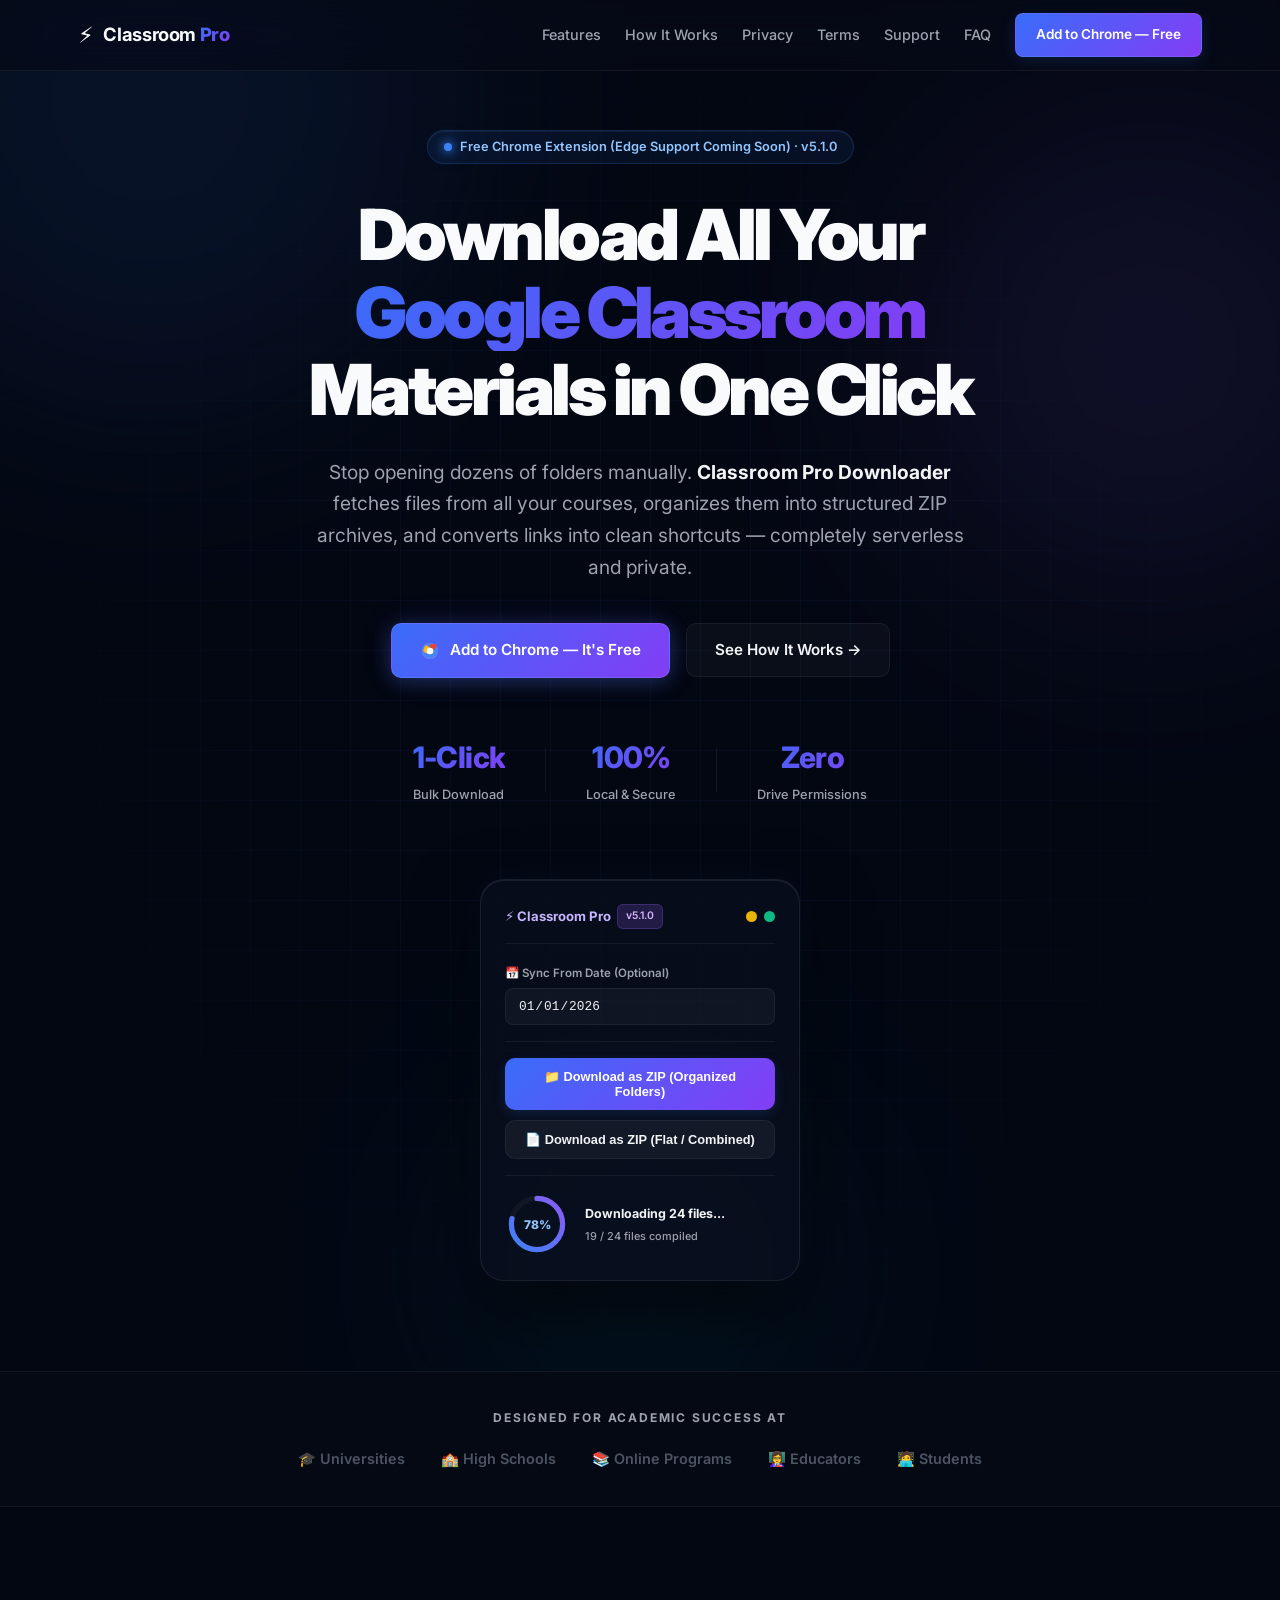
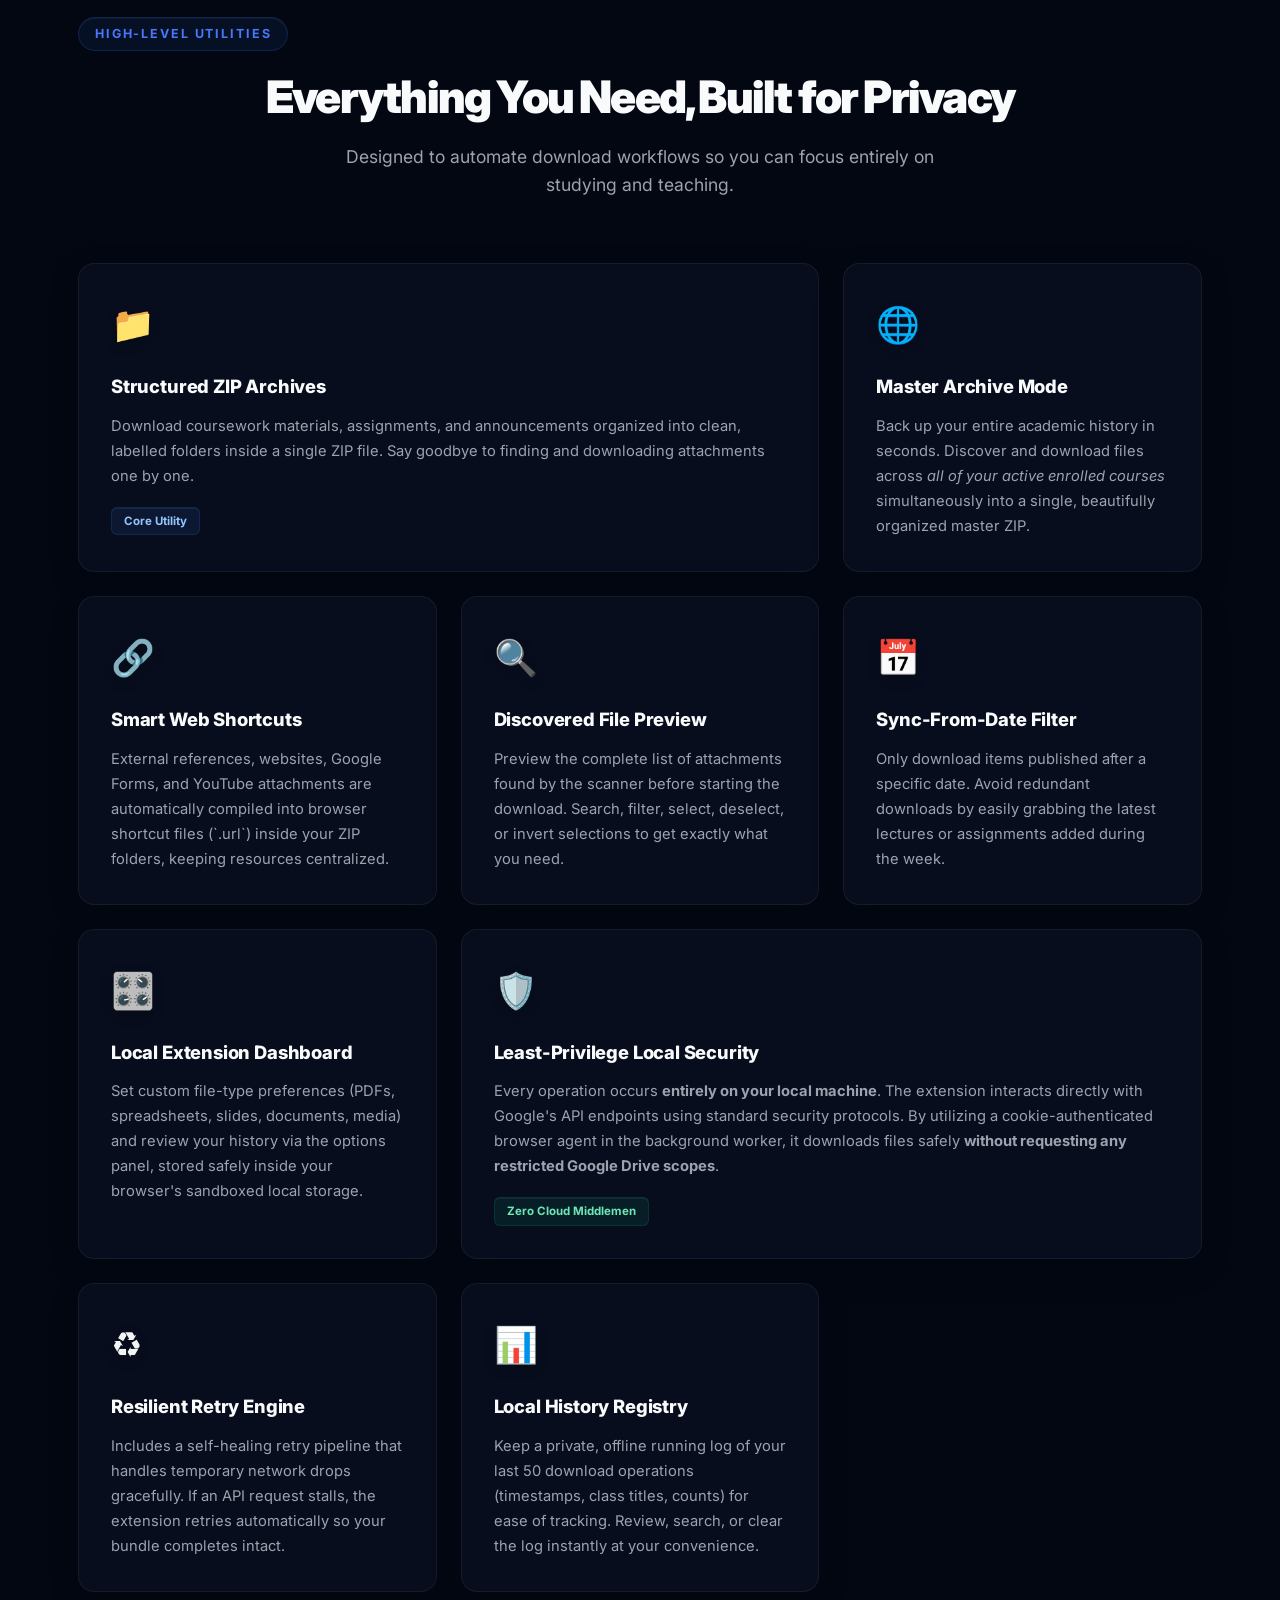
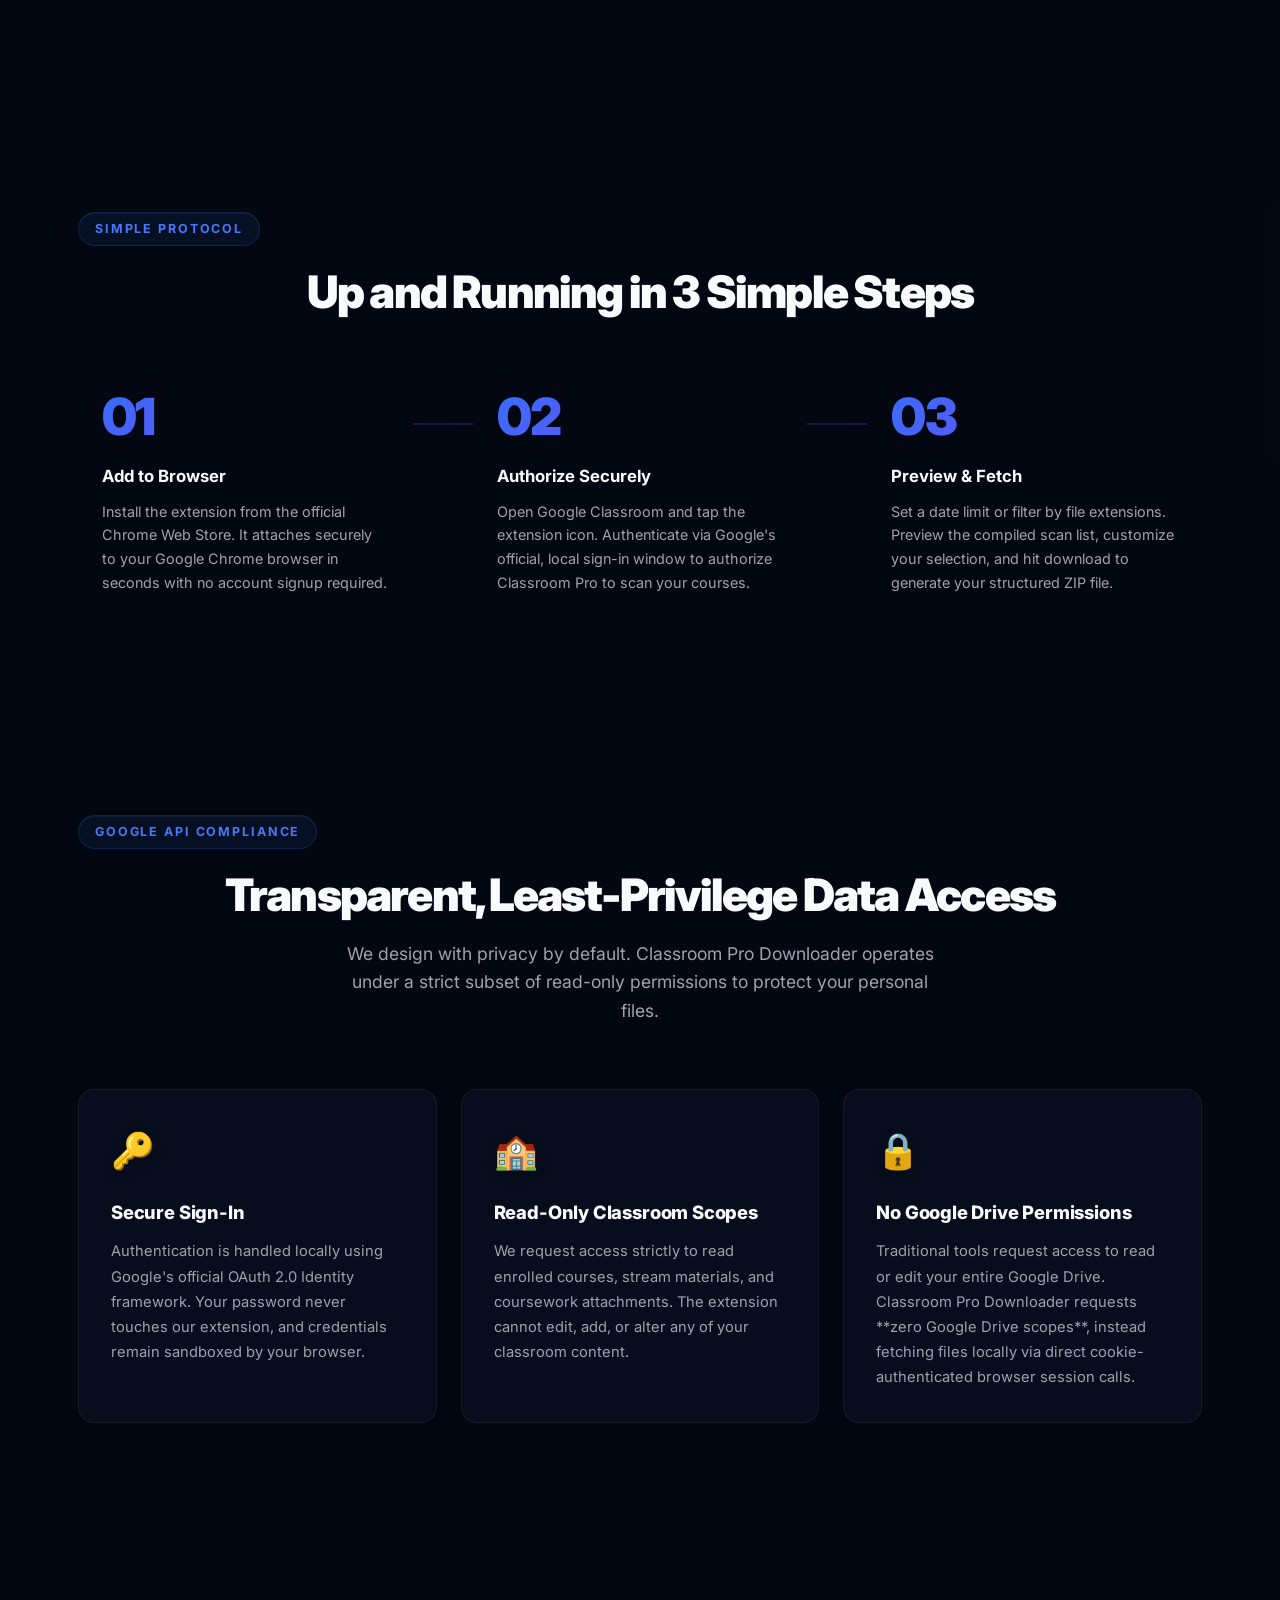
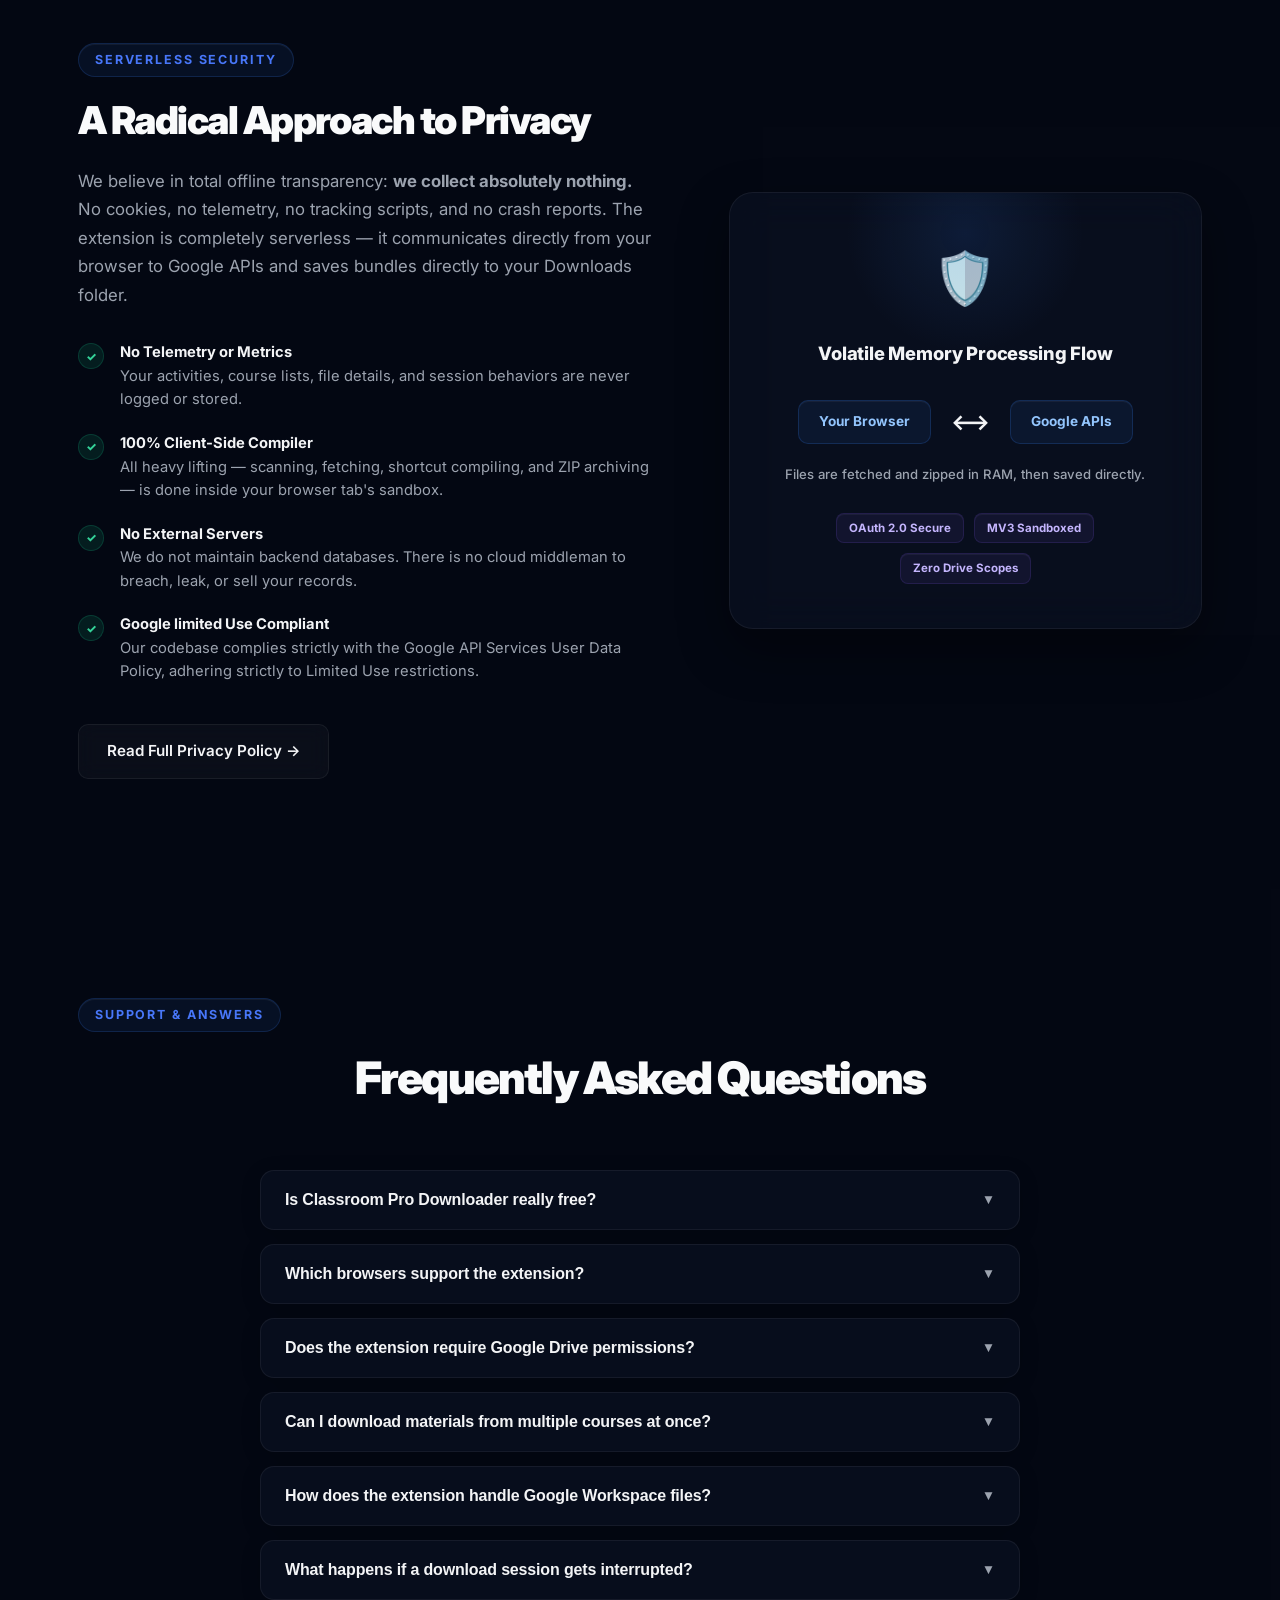
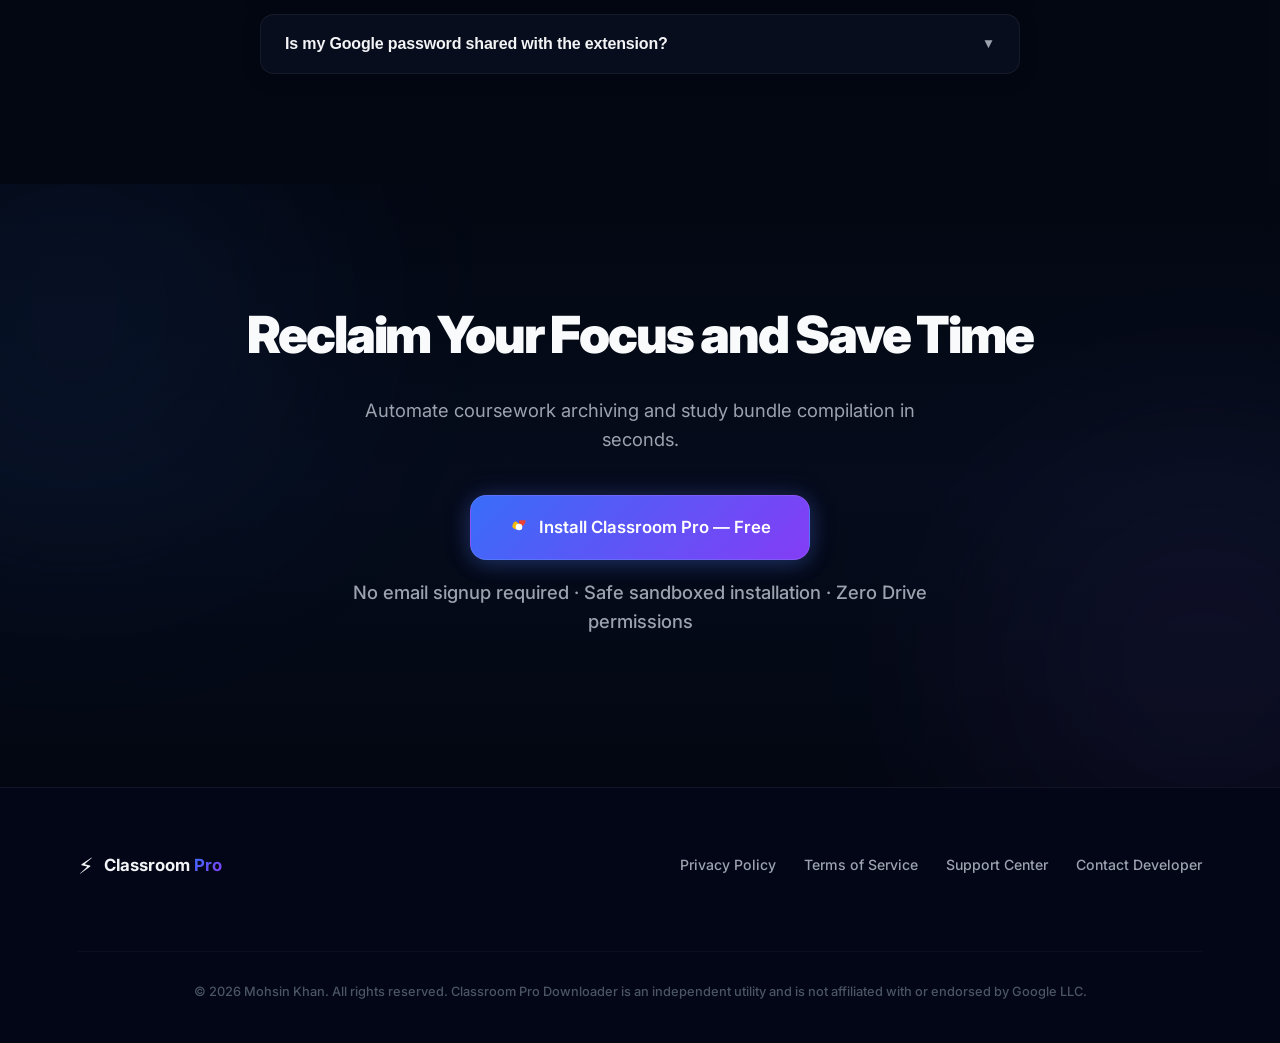
==== commit 75bb1eb1: "Updated UI" ====
--- a/home/index.html
+++ b/home/index.html
@@ -53,7 +53,7 @@
     <div class="container hero-content">
       <div class="hero-badge" id="hero-badge">
         <span class="badge-dot"></span>
-        Free Chrome &amp; Edge Extension · v5.1.0
+        Free Chrome Extension (Edge Support Coming Soon) · v5.1.0
       </div>
       <h1 class="hero-title">
         Download All Your<br />
@@ -214,7 +214,7 @@
           <div class="step-num">01</div>
           <div class="step-content">
             <h3>Add to Browser</h3>
-            <p>Install the extension from the official web store. It attaches securely to your Chromium browser (Chrome or Edge) in seconds with no account signup required.</p>
+            <p>Install the extension from the official Chrome Web Store. It attaches securely to your Google Chrome browser in seconds with no account signup required.</p>
           </div>
         </div>
         <div class="step-connector"></div>
@@ -329,7 +329,7 @@
 
         <div class="faq-item" id="faq-2">
           <button class="faq-q">Which browsers support the extension? <span class="faq-arrow">▼</span></button>
-          <div class="faq-a">The extension is engineered for Google Chrome and Microsoft Edge, as well as any standard Chromium-based browser supporting Chrome Web Store extensions.</div>
+          <div class="faq-a">The extension is engineered for Google Chrome. Compatibility with Microsoft Edge and other Chromium-based browsers is coming soon.</div>
         </div>
 
         <div class="faq-item" id="faq-3">
--- a/home/style.css
+++ b/home/style.css
@@ -15,6 +15,7 @@
   scroll-behavior: smooth;
   font-size: 16px;
   background-color: #030712;
+  scroll-padding-top: 80px; /* Leave room for the fixed navigation bar (70px + 10px buffer) */
 }
 
 body {
@@ -242,8 +243,9 @@
 .nav-links {
   display: flex;
   list-style: none;
-  gap: 32px;
+  gap: 24px; /* Reduced from 32px to prevent overlapping on medium viewports */
   margin-left: auto;
+  margin-right: 24px; /* Added spacing between the links and the CTA button to prevent overlap */
   align-items: center;
 }
 
@@ -1286,7 +1288,13 @@
 }
 
 /* ─── Responsive Media Queries ─── */
-@media (max-width: 960px) {
+@media (max-width: 1024px) {
+  .nav-links, .btn-nav {
+    display: none;
+  }
+  .hamburger {
+    display: block;
+  }
   .features-grid {
     grid-template-columns: repeat(2, 1fr);
   }
@@ -1313,12 +1321,6 @@
 }
 
 @media (max-width: 680px) {
-  .nav-links, .btn-nav {
-    display: none;
-  }
-  .hamburger {
-    display: block;
-  }
   .features-grid {
     grid-template-columns: 1fr;
   }
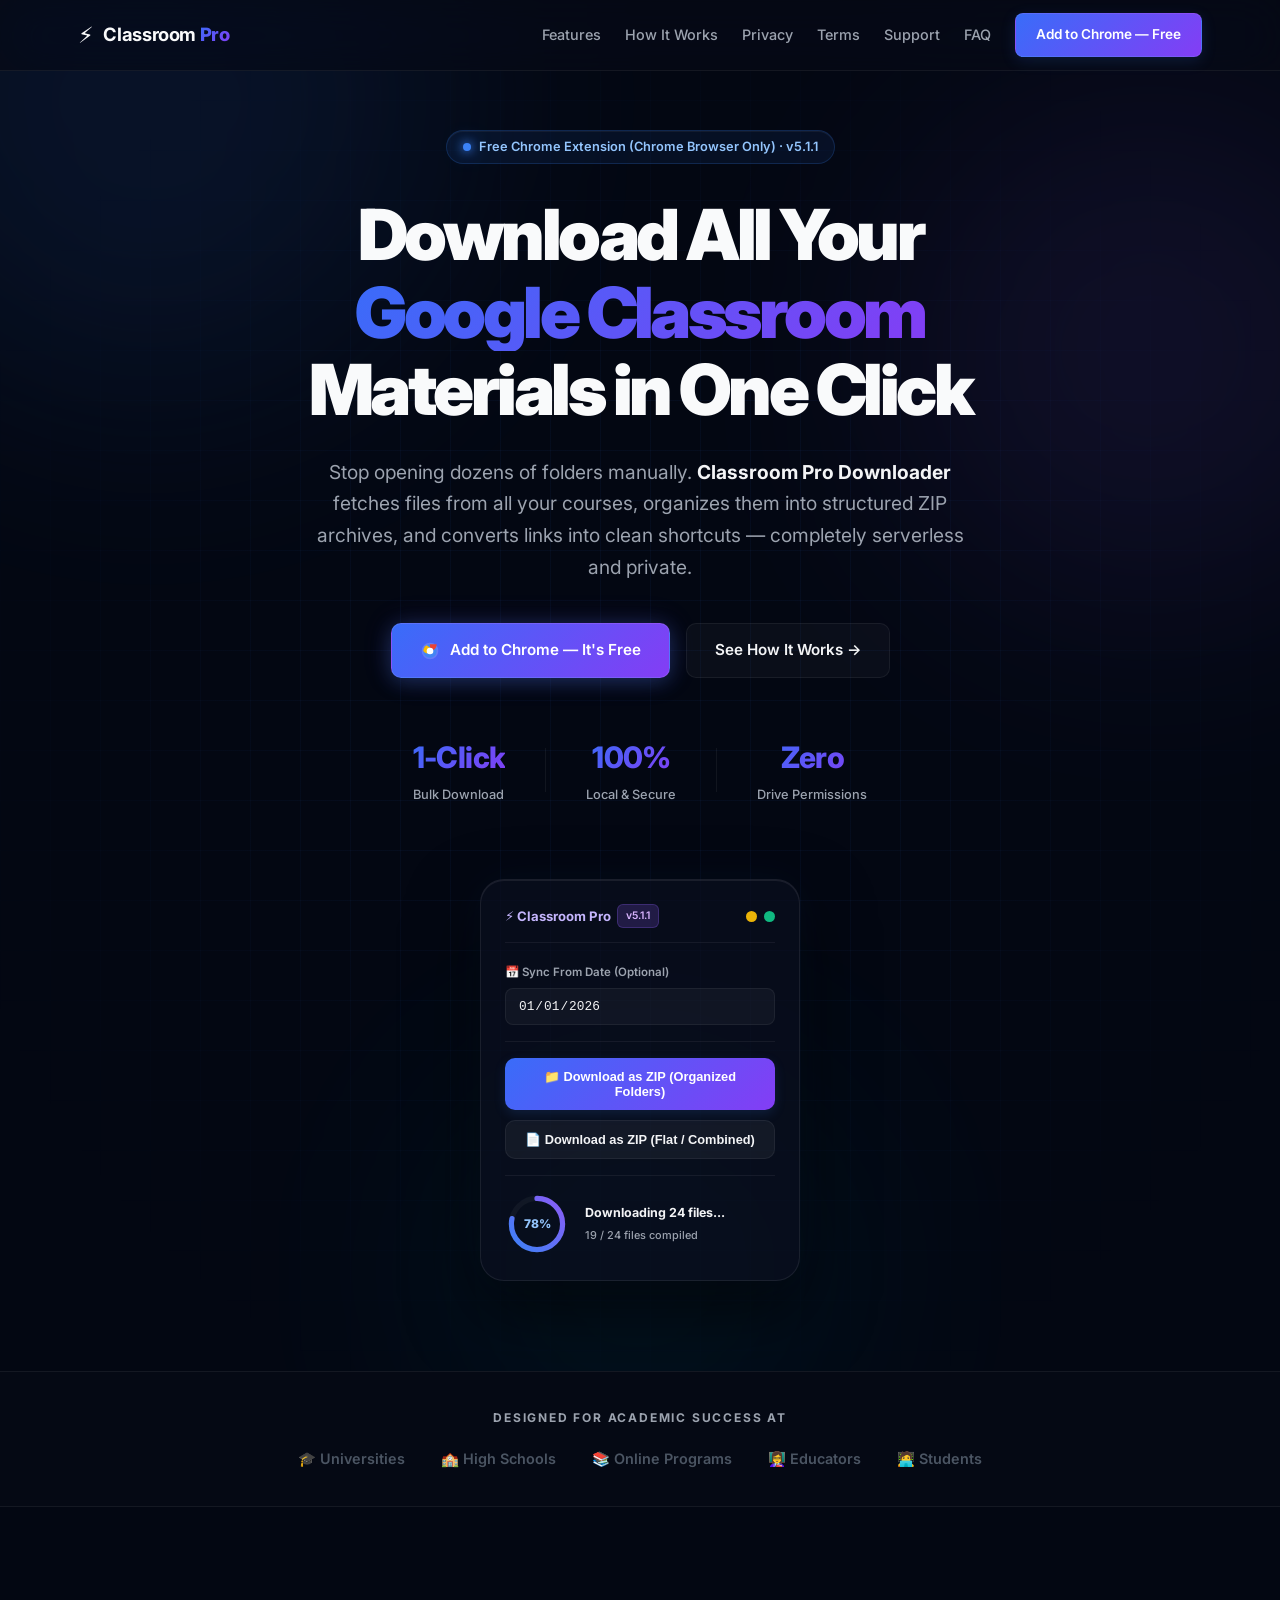
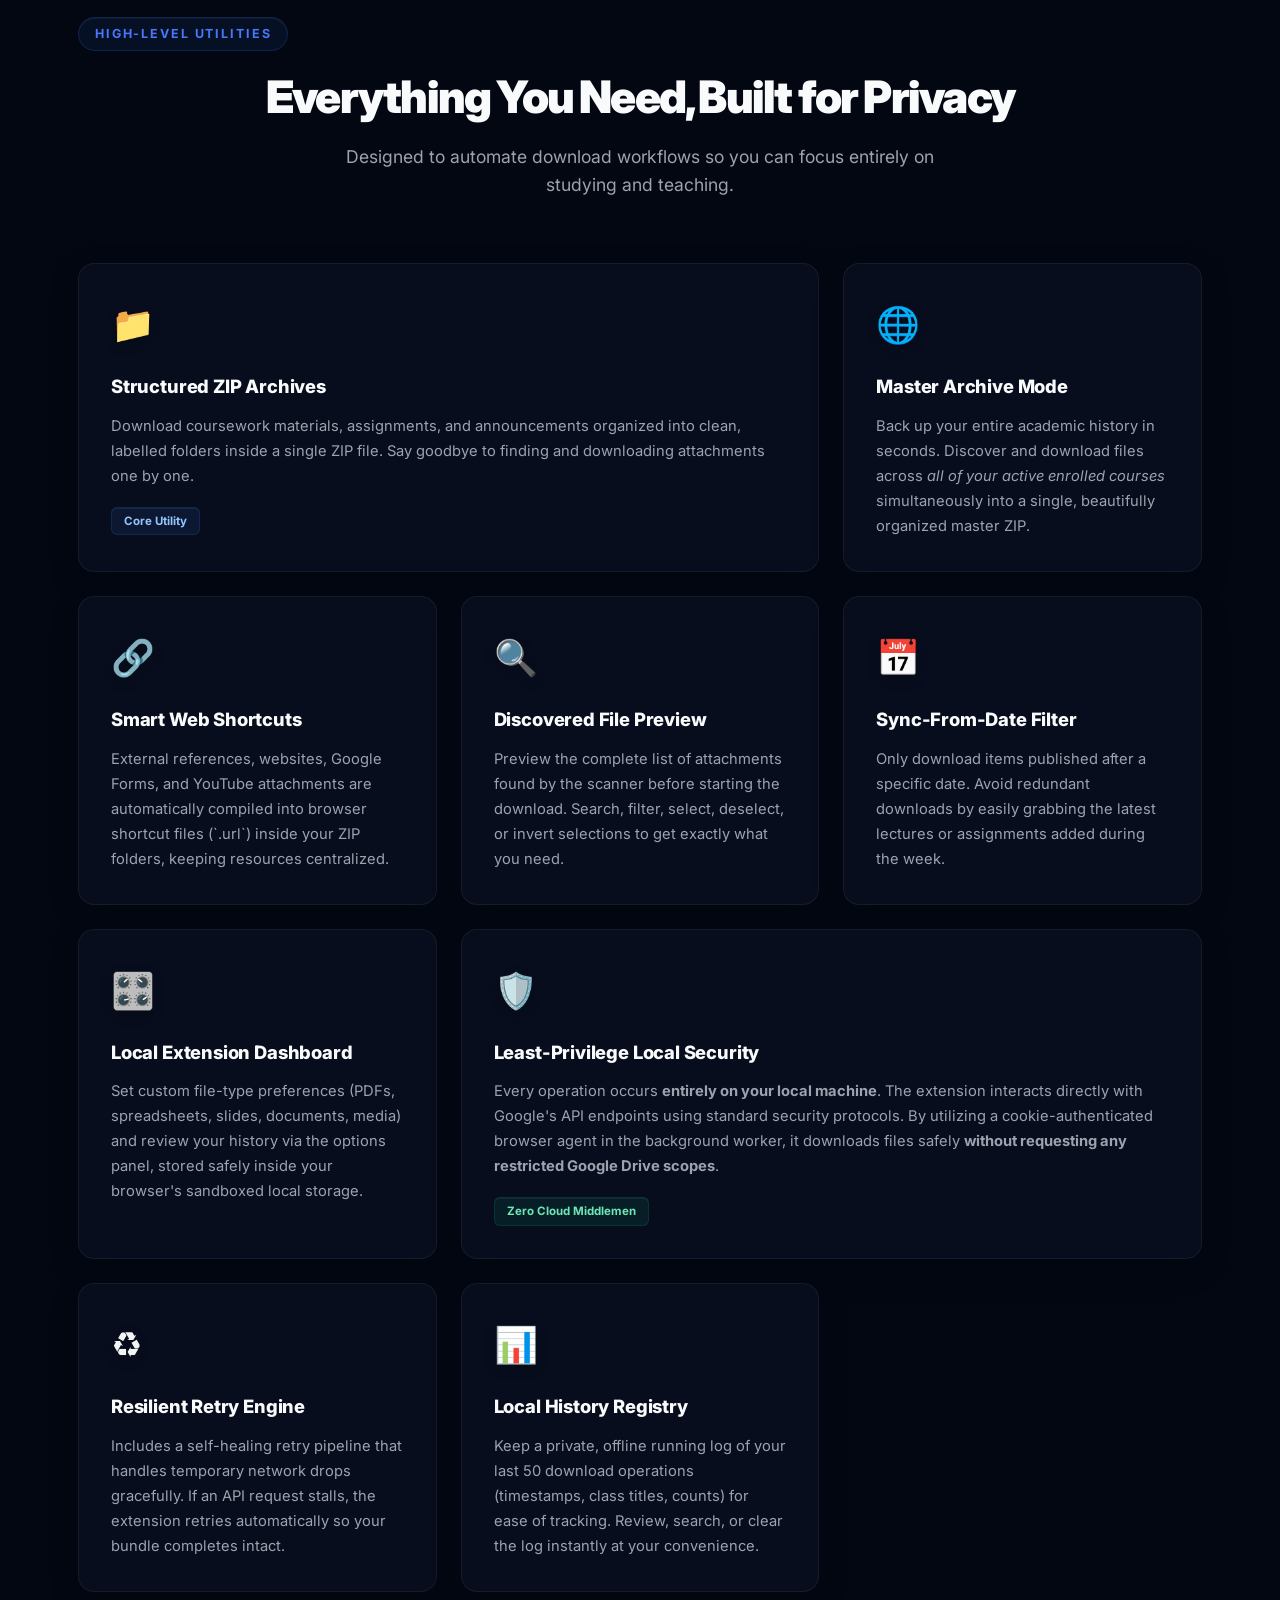
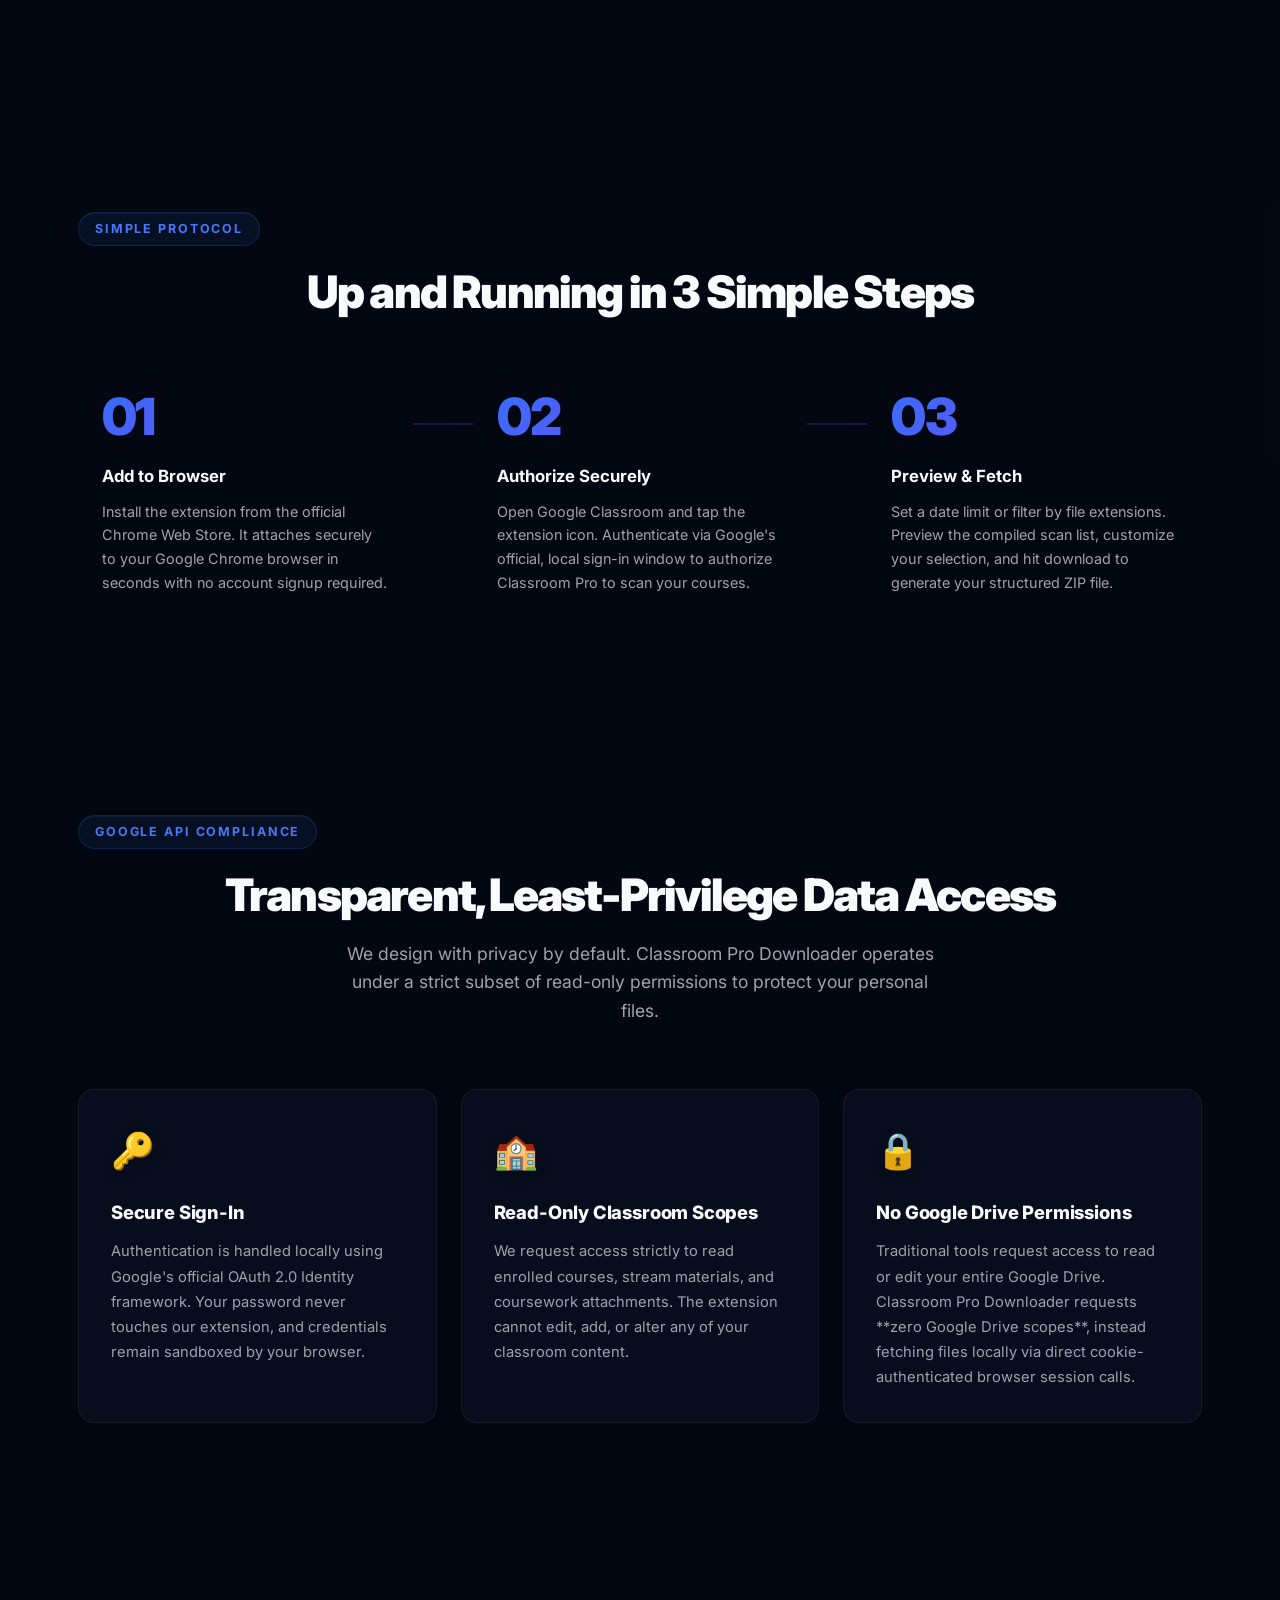
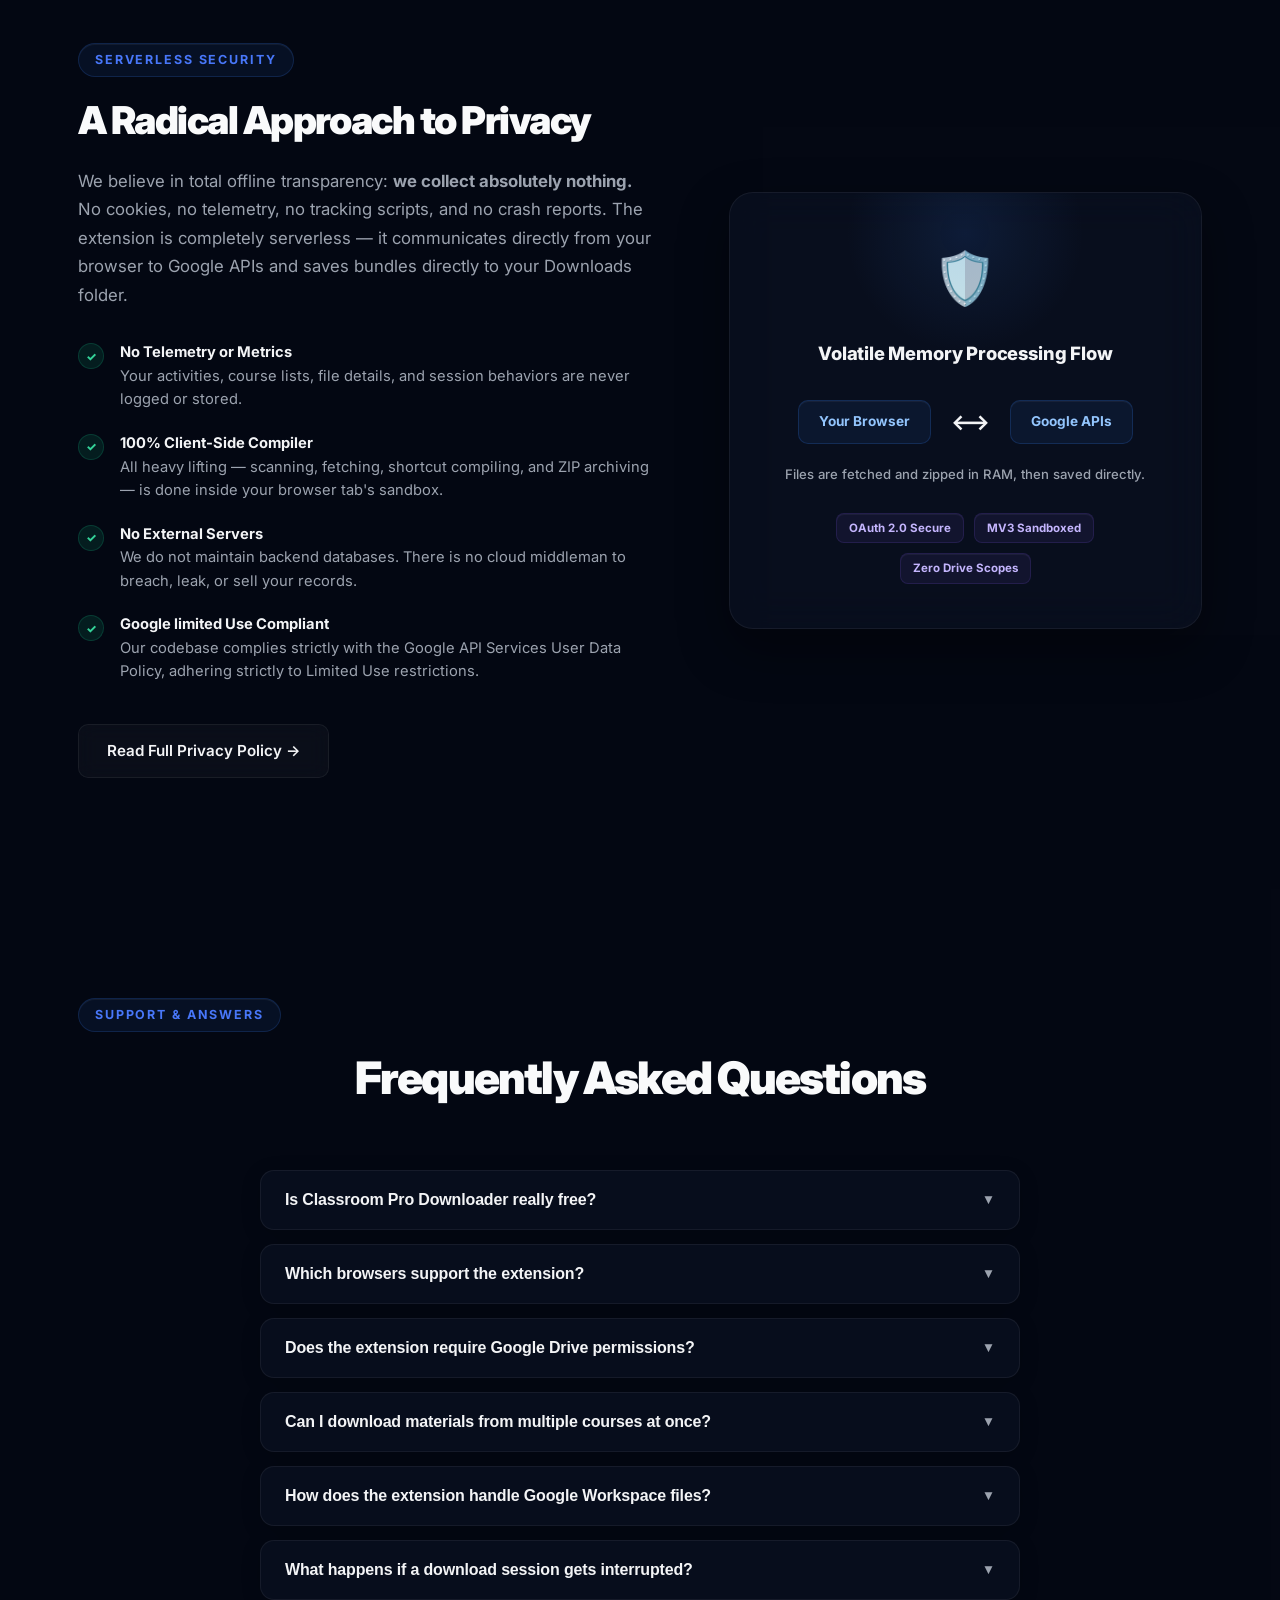
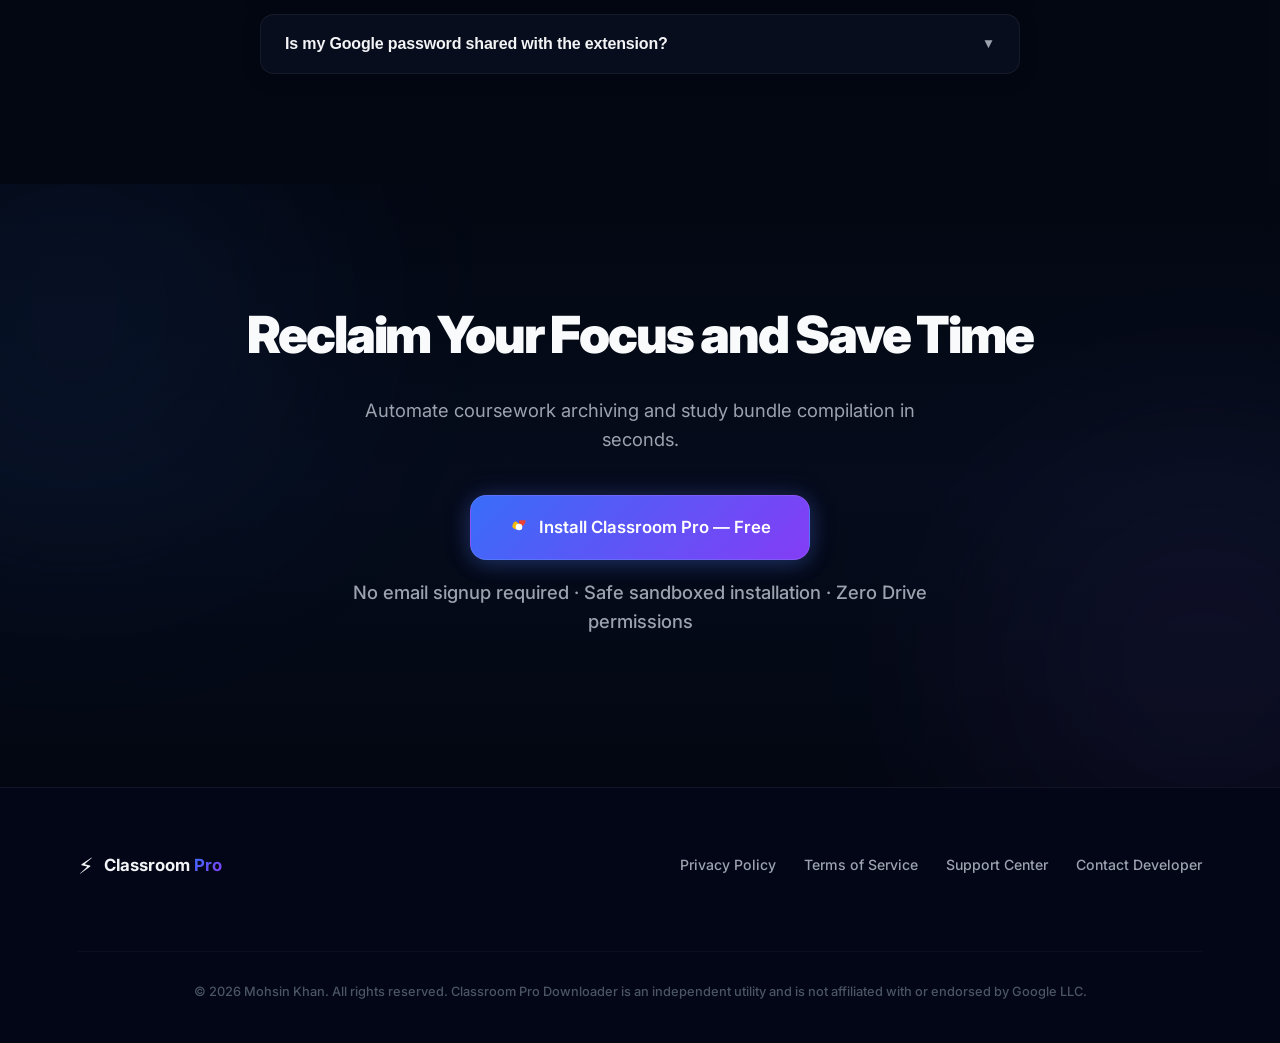
==== commit c2bfdb4a: "docs: bump version to 5.1.1 and clarify Microsoft Edge compatibility statements" ====
--- a/home/index.html
+++ b/home/index.html
@@ -53,7 +53,7 @@
     <div class="container hero-content">
       <div class="hero-badge" id="hero-badge">
         <span class="badge-dot"></span>
-        Free Chrome Extension (Edge Support Coming Soon) · v5.1.0
+        Free Chrome Extension (Chrome Browser Only) · v5.1.1
       </div>
       <h1 class="hero-title">
         Download All Your<br />
@@ -92,7 +92,7 @@
     <div class="hero-mockup" id="hero-mockup">
       <div class="mockup-card">
         <div class="mockup-header">
-          <span class="mockup-logo">⚡ Classroom Pro <span class="mockup-badge">v5.1.0</span></span>
+          <span class="mockup-logo">⚡ Classroom Pro <span class="mockup-badge">v5.1.1</span></span>
           <div class="mockup-controls">
             <span class="ctrl-dot ctrl-yellow"></span>
             <span class="ctrl-dot ctrl-green"></span>
@@ -329,7 +329,7 @@
 
         <div class="faq-item" id="faq-2">
           <button class="faq-q">Which browsers support the extension? <span class="faq-arrow">▼</span></button>
-          <div class="faq-a">The extension is engineered for Google Chrome. Compatibility with Microsoft Edge and other Chromium-based browsers is coming soon.</div>
+          <div class="faq-a">The extension is engineered strictly for Google Chrome. It is not supported on Microsoft Edge, and attempts to run it on Edge will display a browser compatibility warning.</div>
         </div>
 
         <div class="faq-item" id="faq-3">
